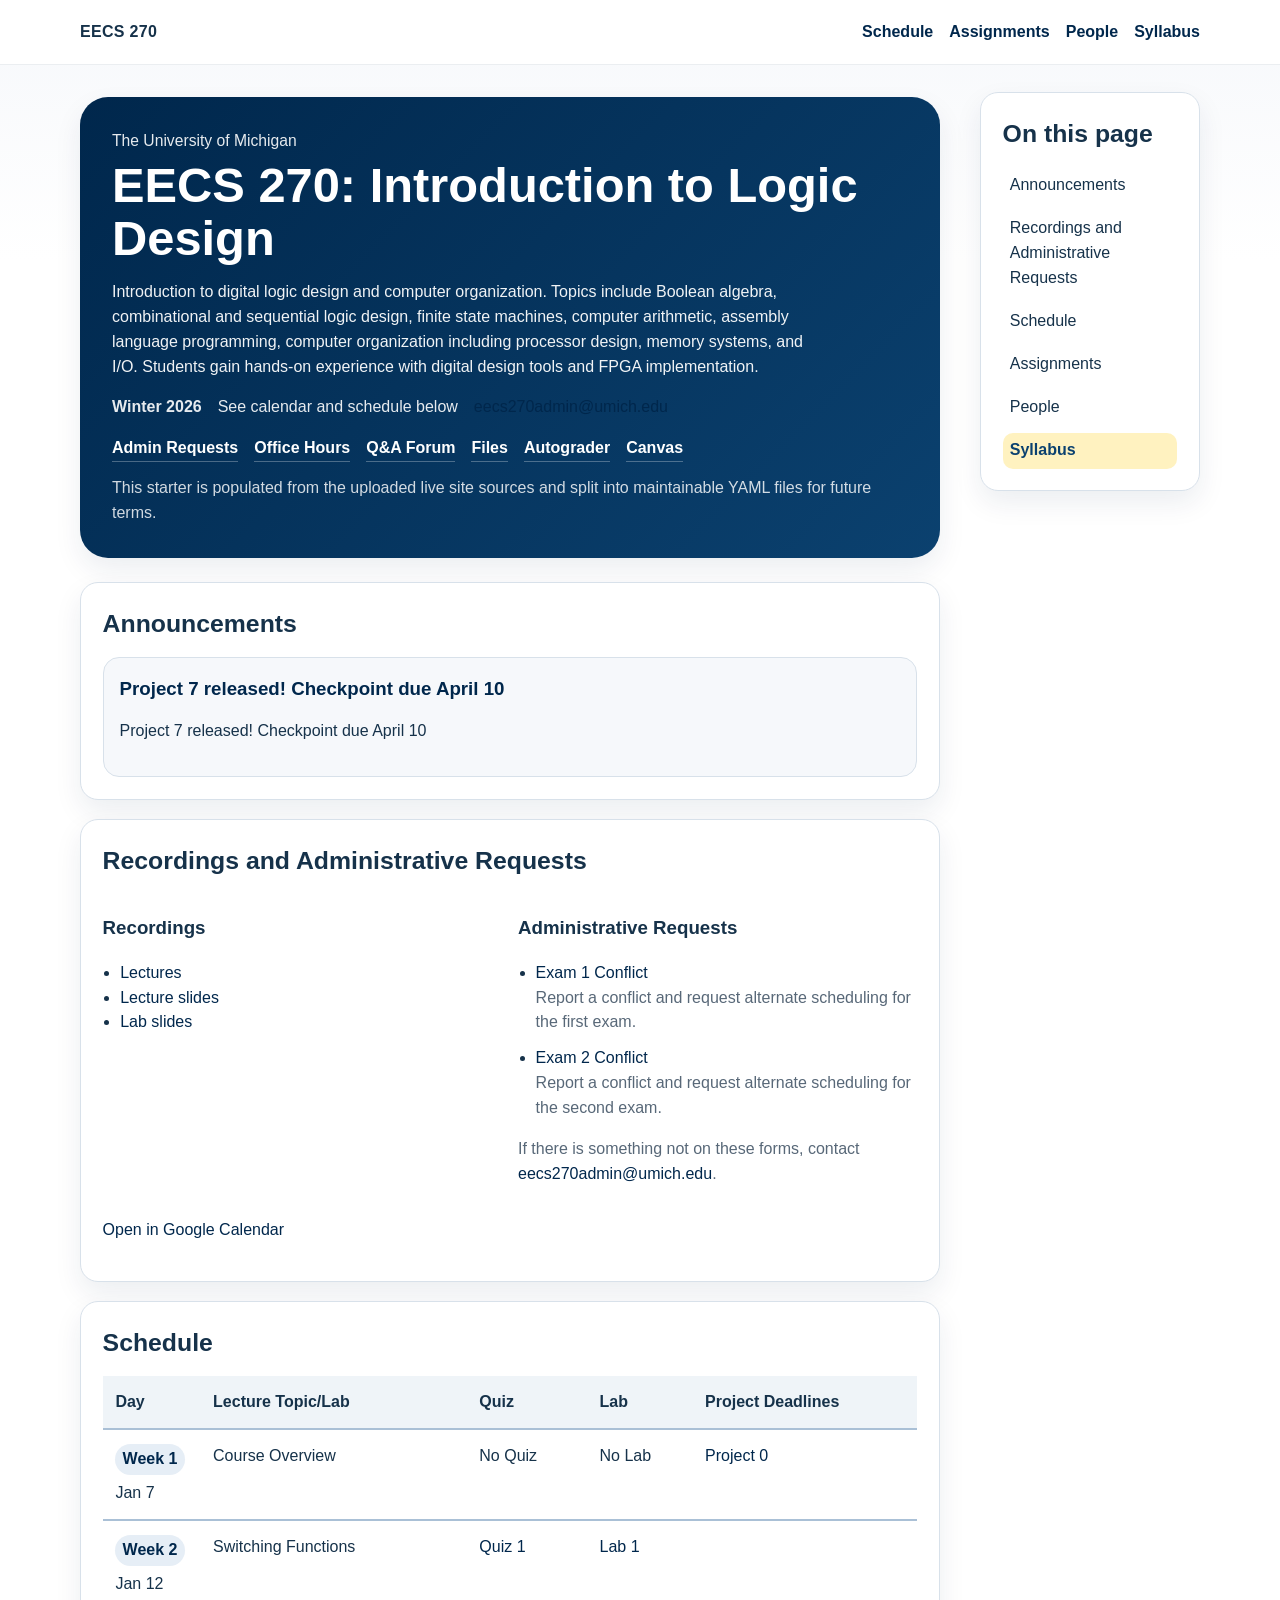
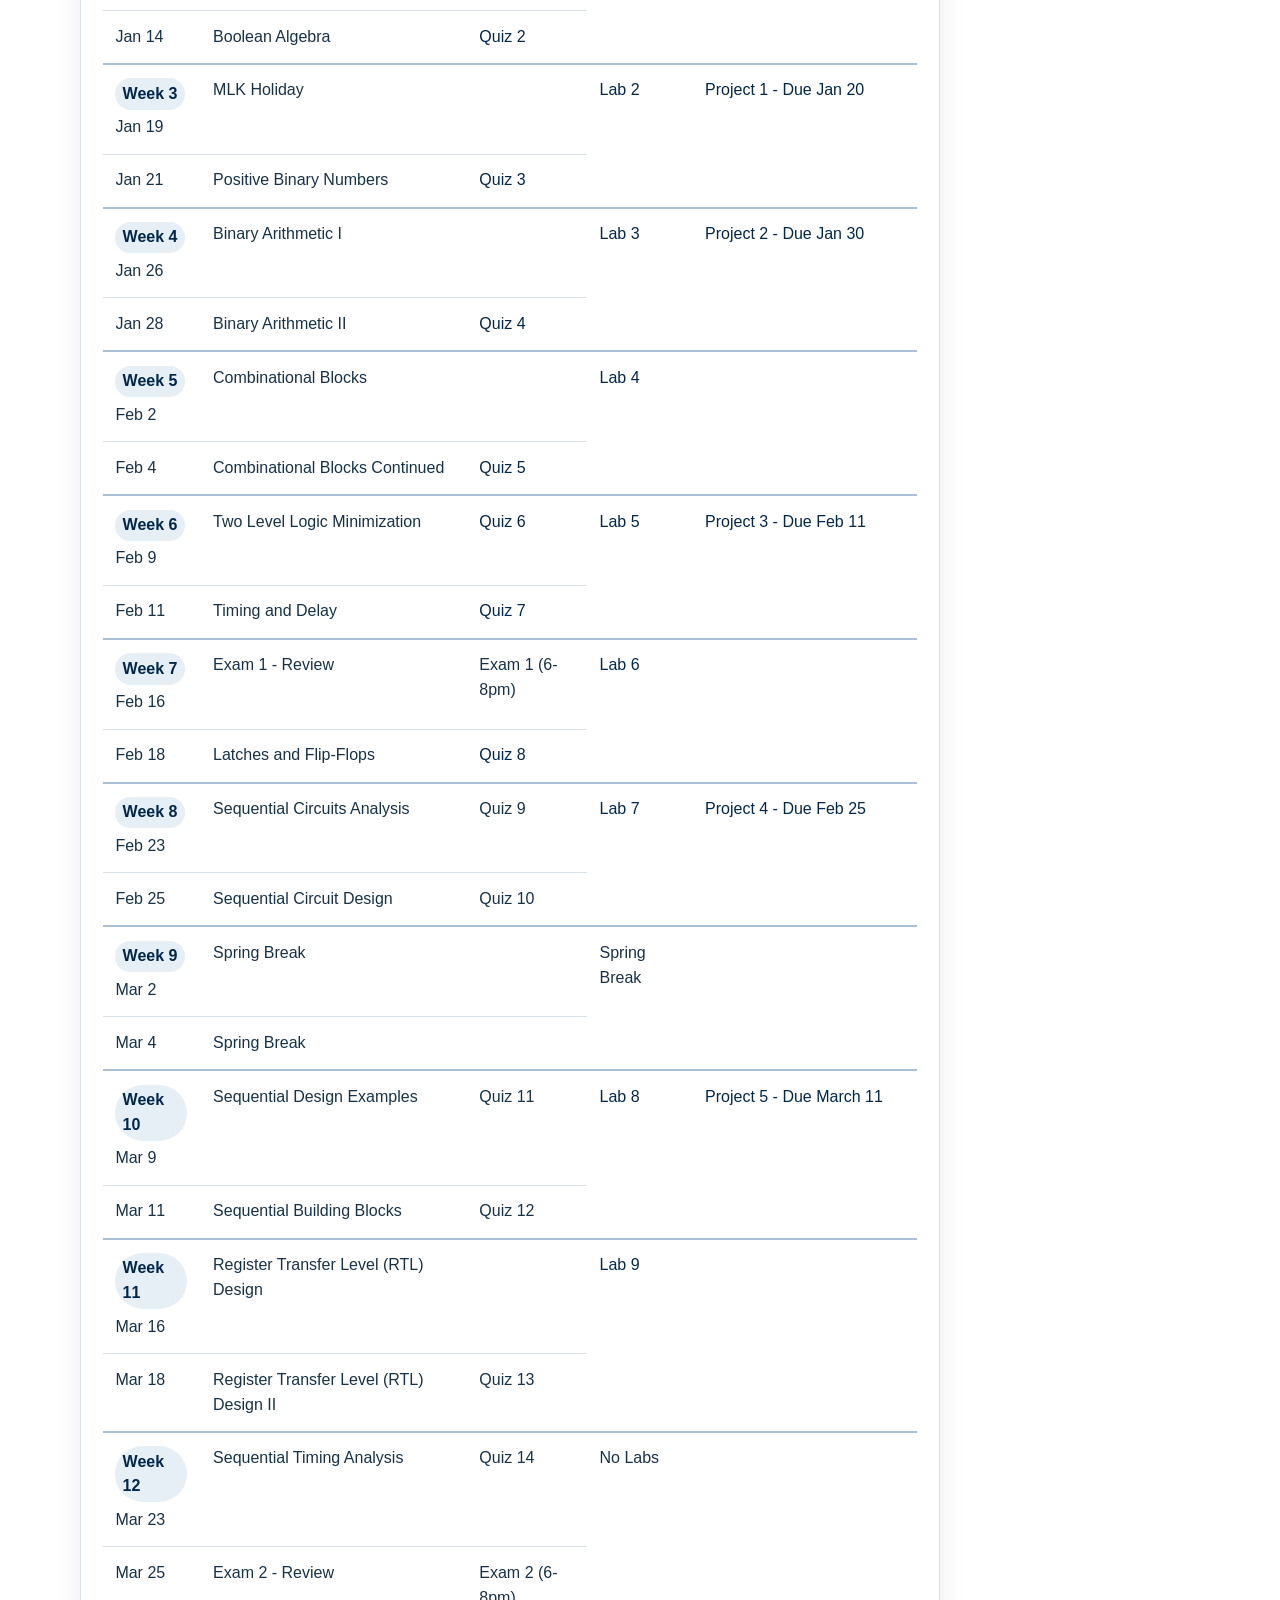
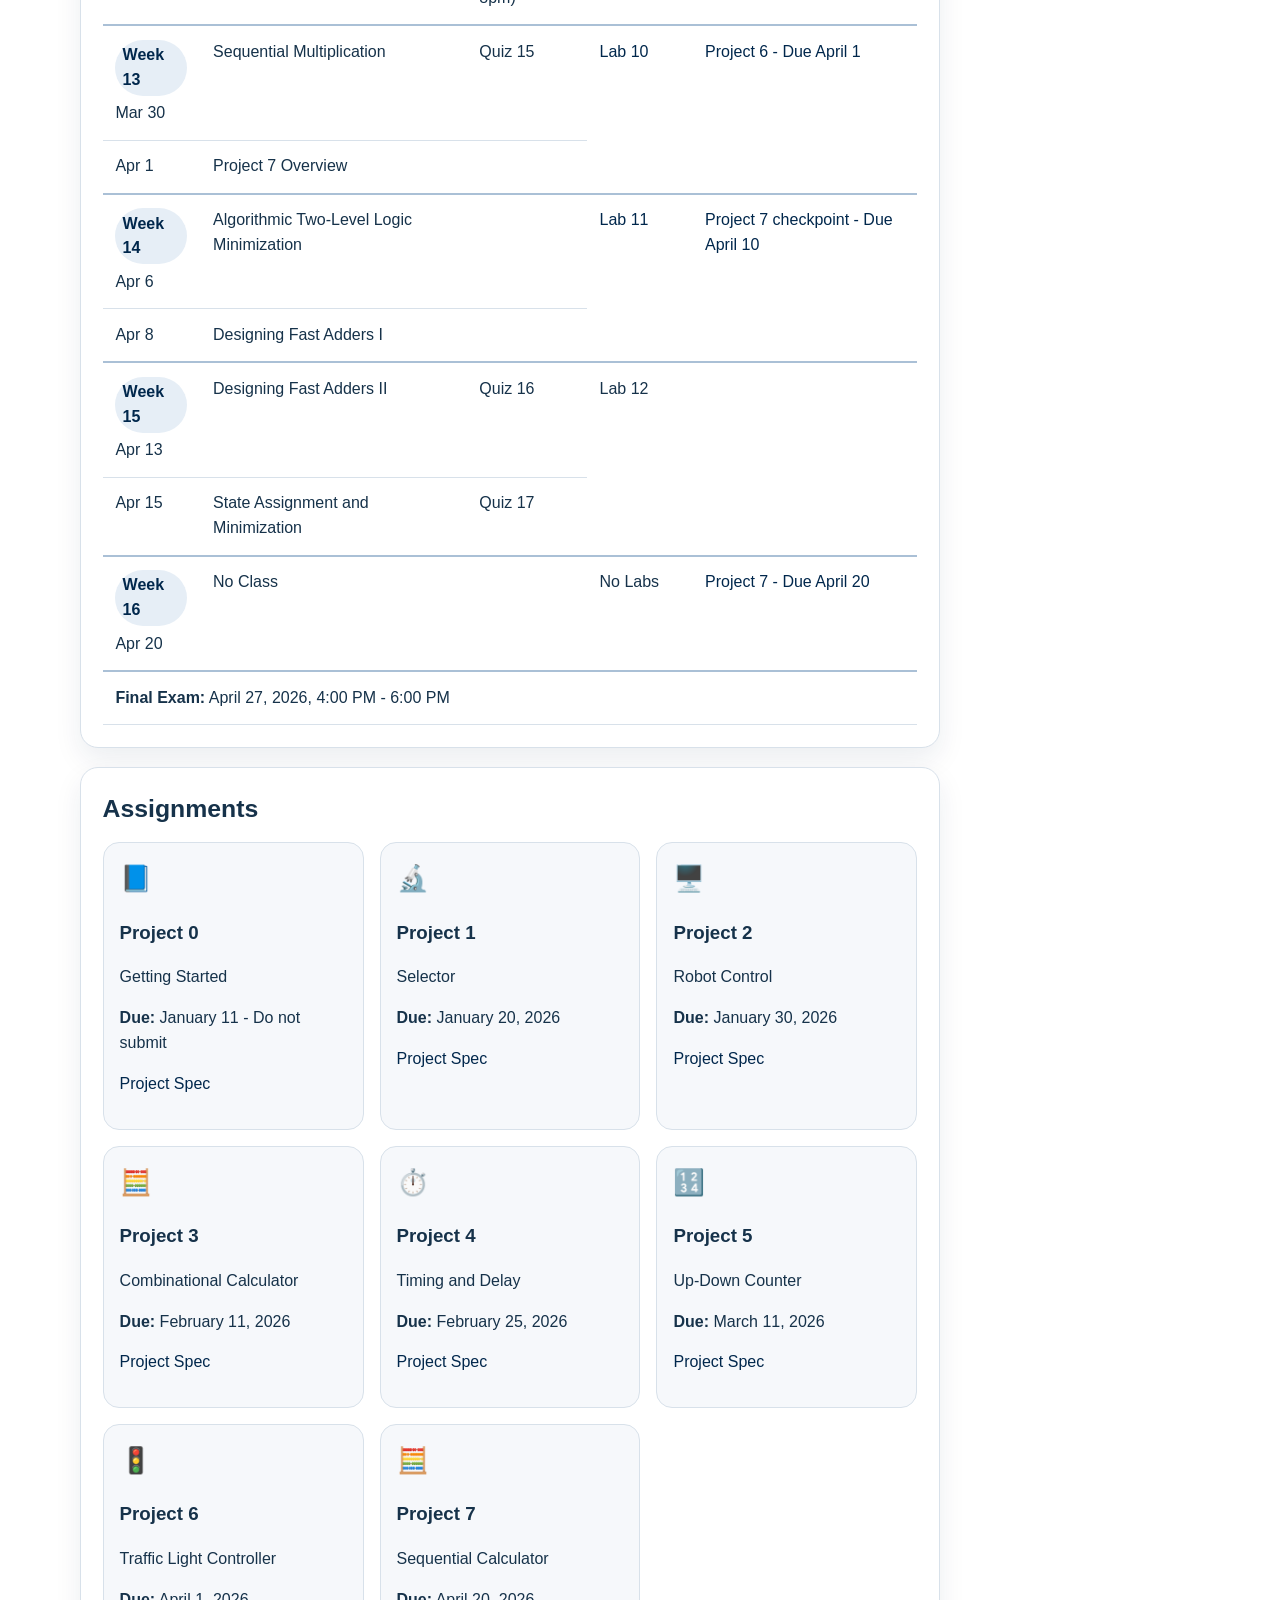
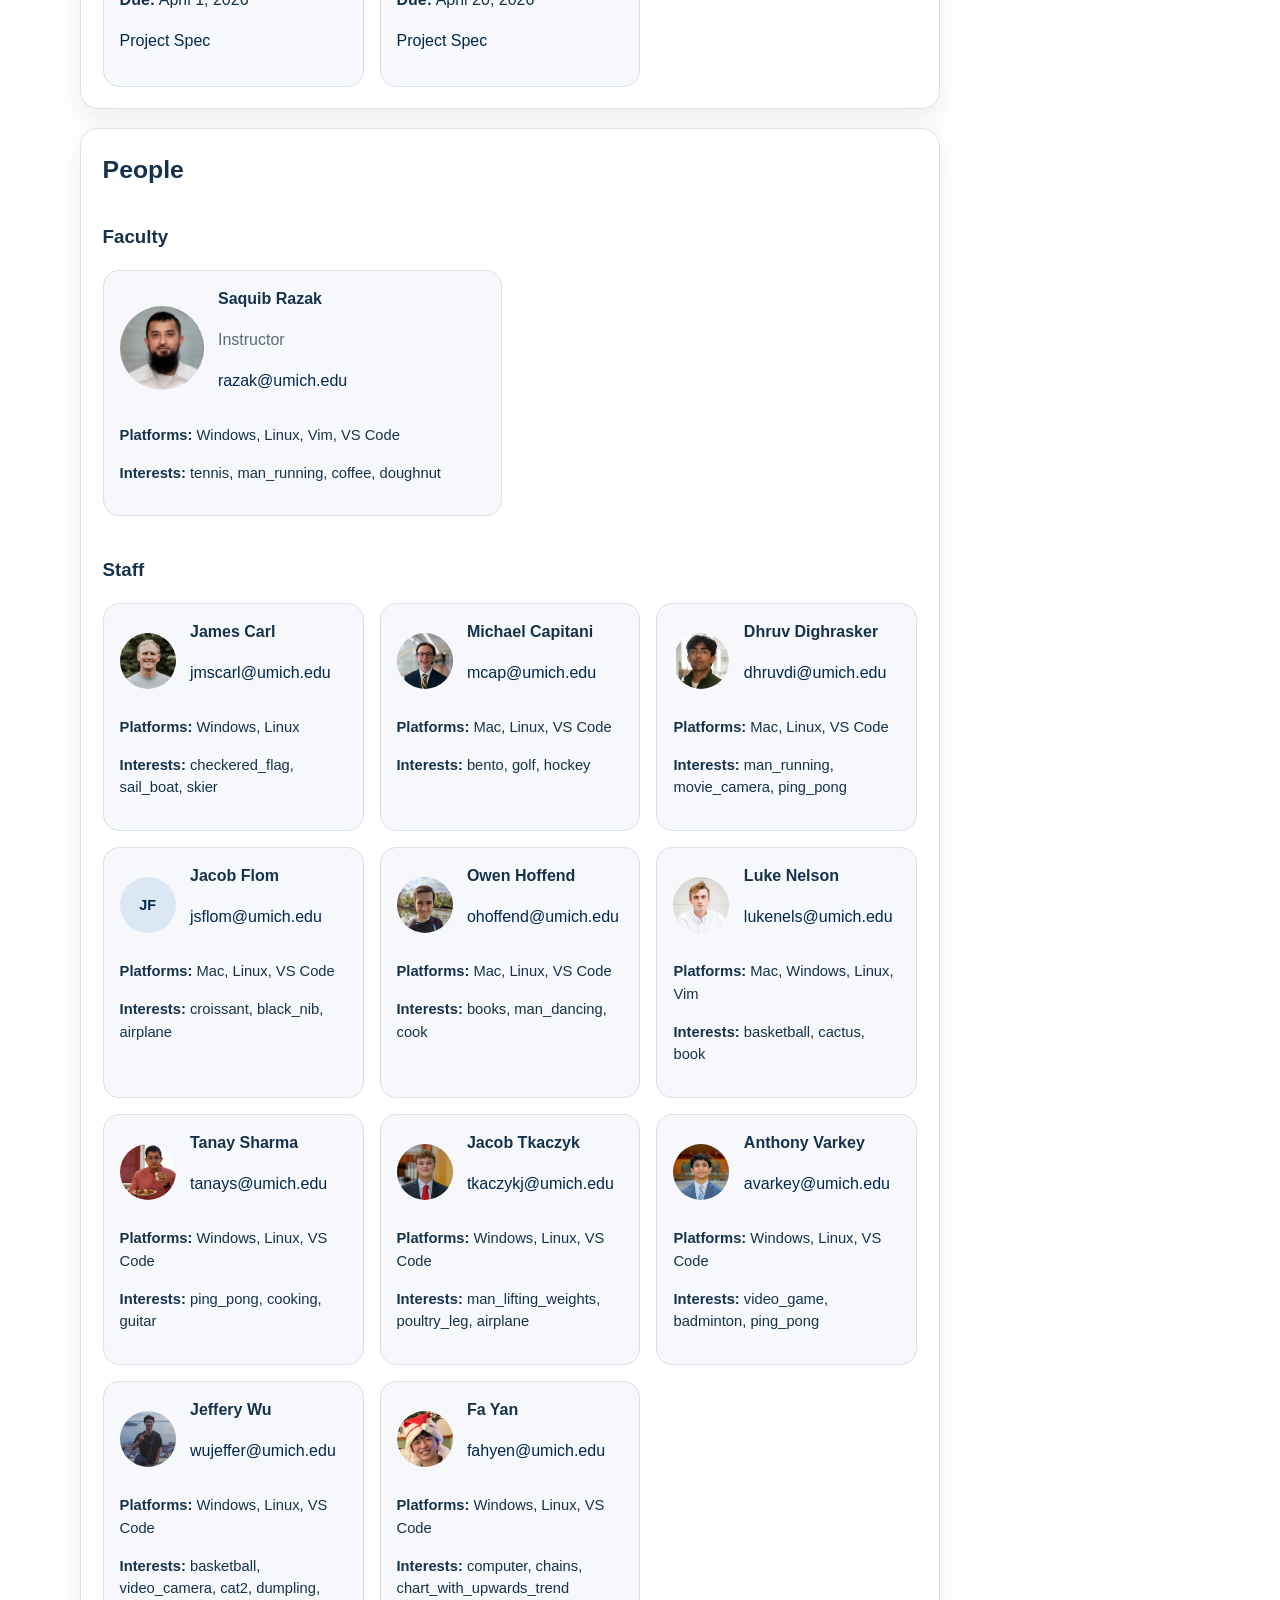
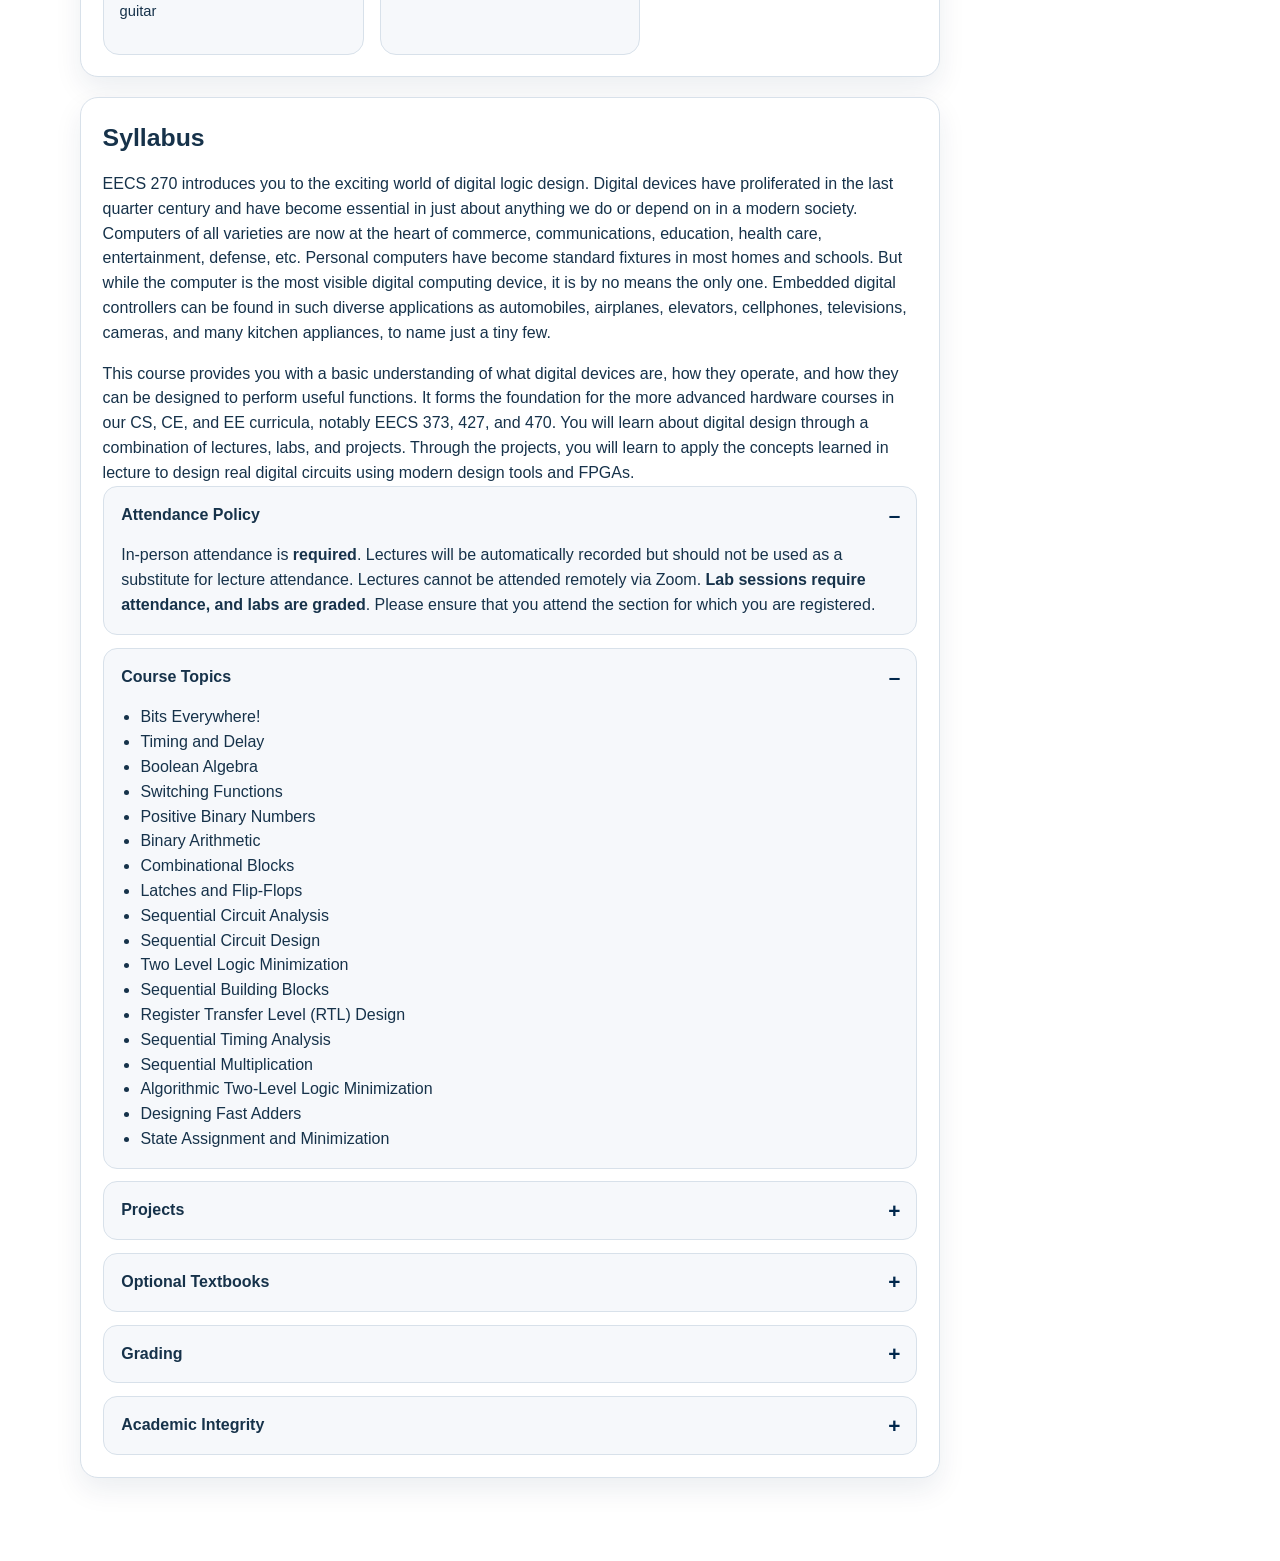
==== index.html @ 0ab6c7f1 "semester editable version" ====
<!doctype html>
<html lang="en">
<head>
<meta charset="utf-8">
<meta name="viewport" content="width=device-width, initial-scale=1">
<title>EECS 270: Introduction to Logic Design</title>
<meta name="description" content="Introduction to digital logic design and computer organization. Topics include Boolean algebra, combinational and sequential logic design, finite state machines, computer arithmetic, assembly language programming, computer organization including processor design, memory systems, and I/O. Students gain hands-on experience with digital design tools and FPGA implementation.">
<link rel="icon" href="favicon.ico">
<link rel="stylesheet" href="assets/css/style.css">
<script defer src="assets/js/site.js"></script>
</head>
<body>
<header class="site-header">
<div class="wrap topbar">
<div class="brand">EECS 270</div>
<nav class="topnav" aria-label="Main navigation">
<a href="#schedule">Schedule</a>
<a href="#assignments">Assignments</a>
<a href="#people">People</a>
<a href="#syllabus">Syllabus</a>

</nav></div></header>
<main class="wrap page-grid">
<section class="hero">
<div class="hero-topline">The University of Michigan</div>
<h1>EECS 270: Introduction to Logic Design</h1>
<p class="dek">Introduction to digital logic design and computer organization. Topics include Boolean algebra, combinational and sequential logic design, finite state machines, computer arithmetic, assembly language programming, computer organization including processor design, memory systems, and I/O. Students gain hands-on experience with digital design tools and FPGA implementation.</p>
<div class="meta">
<span><strong>Winter 2026</strong></span>
<span>See calendar and schedule below</span>
<span><a href="mailto:eecs270admin@umich.edu">eecs270admin@umich.edu</a></span>
</div>
<div class="utility-links">
<a href="#recordings-admin" >Admin Requests</a>
<a href="https://oh.eecs.umich.edu/courses/eecs270" target="_blank" rel="noopener noreferrer">Office Hours</a>
<a href="https://piazza.com/umich/winter2026/eecs270wn2026/home" target="_blank" rel="noopener noreferrer">Q&A Forum</a>
<a href="https://drive.google.com/drive/folders/1o94vkaVMNm4PSu6p68U7ZNaXem0zifLs?usp=drive_link" target="_blank" rel="noopener noreferrer">Files</a>
<a href="https://autograder.io/web/course/375" target="_blank" rel="noopener noreferrer">Autograder</a>
<a href="https://umich.instructure.com/courses/815882" target="_blank" rel="noopener noreferrer">Canvas</a>

</div>
<p class="hero-note">This starter is populated from the uploaded live site sources and split into maintainable YAML files for future terms.</p>
</section>

<aside class="toc panel">
<h2>On this page</h2>
<nav id="toc" aria-label="Table of contents"></nav>
</aside>

<section id="announcements" class="panel toc-section">
<h2>Announcements</h2>
<div class="stack">


<article class="card">
  <div class="note-head">
    <h3><a href="https://umich.instructure.com/courses/815882/pages/project-7-sequential-calculator" target="_blank" rel="noopener noreferrer">Project 7 released! Checkpoint due April 10</a></h3>
    
  </div>
  <p>Project 7 released! Checkpoint due April 10</p>
</article>


</div></section>

<section id="recordings-admin" class="panel toc-section">
<h2>Recordings and Administrative Requests</h2>
<div class="two-col">
<div><h3>Recordings</h3><ul class="link-list">
<li><a href="https://leccap.engin.umich.edu/leccap/site/x9j74xcm6kbs2suikek" target="_blank" rel="noopener noreferrer">Lectures</a></li>
<li><a href="https://drive.google.com/drive/folders/1o94vkaVMNm4PSu6p68U7ZNaXem0zifLs?usp=sharing" target="_blank" rel="noopener noreferrer">Lecture slides</a></li>
<li><a href="https://drive.google.com/drive/folders/1o94vkaVMNm4PSu6p68U7ZNaXem0zifLs?usp=sharing" target="_blank" rel="noopener noreferrer">Lab slides</a></li>

</ul></div>
<div><h3>Administrative Requests</h3><ul class="request-list">
<li><a href="https://docs.google.com/forms/d/e/1FAIpQLScH3Y1NivaqrrChaOD5ataltFejKfjmqz0hm9x0JDGYI1i-yw/viewform" target="_blank" rel="noopener noreferrer">Exam 1 Conflict</a><span>Report a conflict and request alternate scheduling for the first exam.</span></li>
<li><a href="https://docs.google.com/forms/d/e/1FAIpQLSfkVQ7GEjlCpK9zHwolTfjKEifQscgI9jUuiDtEprUJRKKgdQ/viewform" target="_blank" rel="noopener noreferrer">Exam 2 Conflict</a><span>Report a conflict and request alternate scheduling for the second exam.</span></li>

</ul><p class="muted">If there is something not on these forms, contact <a href="mailto:eecs270admin@umich.edu">eecs270admin@umich.edu</a>.</p></div>
</div>
<p class="calendar-link"><a href="https://calendar.google.com/calendar/embed?src=c_7fd9d54382ebcdecf0b298997b09c744860106d6ac9a193115b5774601e1357c%40group.calendar.google.com&ctz=America%2FNew_York" target="_blank" rel="noopener noreferrer">Open in Google Calendar</a></p>
</section>

<section id="schedule" class="panel toc-section">
<h2>Schedule</h2>
<div class="table-wrap"><table class="schedule-table">
<thead><tr><th>Day</th><th>Lecture Topic/Lab</th><th>Quiz</th><th>Lab</th><th>Project Deadlines</th></tr></thead>
<tbody>



<tr class="week-start">
<td><span class="week-badge">Week 1</span><br>Jan 7</td>
<td>Course Overview</td>
<td>No Quiz</td>

<td rowspan="1">No Lab</td>
<td rowspan="1"><a href="https://umich.instructure.com/courses/815882/pages/project-0-majority-tutorial">Project 0</a></td>

</tr>




<tr class="week-start">
<td><span class="week-badge">Week 2</span><br>Jan 12</td>
<td>Switching Functions</td>
<td><a href="https://umich.instructure.com/courses/815882/quizzes/478038">Quiz 1</a>

<td rowspan="2"><a href="https://docs.google.com/presentation/d/1U5iCvafSVvtIpQM_L3RDRRCBCNBQCuXqSUlMwOoNgD4/edit?usp=sharing">Lab 1</a></td>
<td rowspan="2"></td>

</tr>

<tr >
<td>Jan 14</td>
<td>Boolean Algebra</td>
<td><a href="https://umich.instructure.com/courses/815882/quizzes/473409">Quiz 2</a>

</tr>




<tr class="week-start">
<td><span class="week-badge">Week 3</span><br>Jan 19</td>
<td>MLK Holiday</td>
<td></td>

<td rowspan="2"><a href="https://docs.google.com/presentation/d/1exhVL3DRKOoLgMMMjHsVLiwlrlG3t3IEp0bBe_2Segk/edit?usp=sharing">Lab 2</a></td>
<td rowspan="2"><a href="https://umich.instructure.com/courses/815882/pages/project-1-selector">Project 1 - Due Jan 20</a></td>

</tr>

<tr >
<td>Jan 21</td>
<td>Positive Binary Numbers</td>
<td><a href="https://umich.instructure.com/courses/815882/quizzes/473401">Quiz 3</a>

</tr>




<tr class="week-start">
<td><span class="week-badge">Week 4</span><br>Jan 26</td>
<td>Binary Arithmetic I</td>
<td></td>

<td rowspan="2"><a href="https://docs.google.com/presentation/d/1vpOnaewWv_pOG7tc6LLjIs8iBGA2tg8ywltO0GDzX7o/edit?usp=sharing">Lab 3</a></td>
<td rowspan="2"><a href="https://umich.instructure.com/courses/815882/pages/project-2-robot-control">Project 2 - Due Jan 30</a></td>

</tr>

<tr >
<td>Jan 28</td>
<td>Binary Arithmetic II</td>
<td><a href="https://umich.instructure.com/courses/815882/quizzes/473408">Quiz 4</a>

</tr>




<tr class="week-start">
<td><span class="week-badge">Week 5</span><br>Feb 2</td>
<td>Combinational Blocks</td>
<td></td>

<td rowspan="2"><a href="https://docs.google.com/presentation/d/1LzRBeulI5vhxurM_IpDCjy8iJ3HxVFoJ2IUh4yTzZSQ/edit?usp=sharing">Lab 4</a></td>
<td rowspan="2"></td>

</tr>

<tr >
<td>Feb 4</td>
<td>Combinational Blocks Continued</td>
<td><a href="https://umich.instructure.com/courses/815882/quizzes/473416">Quiz 5</a>

</tr>




<tr class="week-start">
<td><span class="week-badge">Week 6</span><br>Feb 9</td>
<td>Two Level Logic Minimization</td>
<td><a href="https://umich.instructure.com/courses/815882/quizzes/473399">Quiz 6</a>

<td rowspan="2"><a href="https://docs.google.com/presentation/d/1PEhVLh-o2tBh0Q7KOEAmQ1RgEQXVQmHYBQA888IOJrs/edit?usp=sharing">Lab 5</a></td>
<td rowspan="2"><a href="https://umich.instructure.com/courses/815882/pages/project-3-combinational-calculator">Project 3 - Due Feb 11</a></td>

</tr>

<tr >
<td>Feb 11</td>
<td>Timing and Delay</td>
<td><a href="https://umich.instructure.com/courses/815882/quizzes/473412">Quiz 7</a>

</tr>




<tr class="week-start">
<td><span class="week-badge">Week 7</span><br>Feb 16</td>
<td>Exam 1 - Review</td>
<td>Exam 1 (6-8pm)</td>

<td rowspan="2"><a href="https://docs.google.com/presentation/d/14cgOqrwjHA8qcnczbn7NlLSsM4qoxlHUQDT3xpSSDyA/edit?usp=sharing">Lab 6</a></td>
<td rowspan="2"></td>

</tr>

<tr >
<td>Feb 18</td>
<td>Latches and Flip-Flops</td>
<td><a href="https://umich.instructure.com/courses/815882/quizzes/473404">Quiz 8</a>

</tr>




<tr class="week-start">
<td><span class="week-badge">Week 8</span><br>Feb 23</td>
<td>Sequential Circuits Analysis</td>
<td>Quiz 9</td>

<td rowspan="2"><a href="https://docs.google.com/presentation/d/1MCMiADPK8CTdHLE6L3jpt4HwTn4s1nvrj1TkQjCdz8M/edit?usp=sharing">Lab 7</a></td>
<td rowspan="2"><a href="https://umich.instructure.com/courses/815882/pages/project-4-timing-and-delay">Project 4 - Due Feb 25</a></td>

</tr>

<tr >
<td>Feb 25</td>
<td>Sequential Circuit Design</td>
<td>Quiz 10</td>

</tr>




<tr class="week-start">
<td><span class="week-badge">Week 9</span><br>Mar 2</td>
<td>Spring Break</td>
<td></td>

<td rowspan="2">Spring Break</td>
<td rowspan="2"></td>

</tr>

<tr >
<td>Mar 4</td>
<td>Spring Break</td>
<td></td>

</tr>




<tr class="week-start">
<td><span class="week-badge">Week 10</span><br>Mar 9</td>
<td>Sequential Design Examples</td>
<td>Quiz 11</td>

<td rowspan="2"><a href="https://docs.google.com/presentation/d/1vFPPKt0tJcL5nn9CH6MbQHlEyhreuXQEn05ef4hj-xc/edit?usp=sharing">Lab 8</a></td>
<td rowspan="2"><a href="https://umich.instructure.com/courses/815882/pages/project-5-up-down-counter">Project 5 - Due March 11</a></td>

</tr>

<tr >
<td>Mar 11</td>
<td>Sequential Building Blocks</td>
<td>Quiz 12</td>

</tr>




<tr class="week-start">
<td><span class="week-badge">Week 11</span><br>Mar 16</td>
<td>Register Transfer Level (RTL) Design</td>
<td></td>

<td rowspan="2"><a href="https://docs.google.com/presentation/d/1-PmtshVIUwbO53_zrcDilOj0NWI2xuEUiJNb5PnTwp8/edit?usp=sharing">Lab 9</a></td>
<td rowspan="2"></td>

</tr>

<tr >
<td>Mar 18</td>
<td>Register Transfer Level (RTL) Design II</td>
<td>Quiz 13</td>

</tr>




<tr class="week-start">
<td><span class="week-badge">Week 12</span><br>Mar 23</td>
<td>Sequential Timing Analysis</td>
<td>Quiz 14</td>

<td rowspan="2">No Labs</td>
<td rowspan="2"></td>

</tr>

<tr >
<td>Mar 25</td>
<td>Exam 2 - Review</td>
<td>Exam 2 (6-8pm)</td>

</tr>




<tr class="week-start">
<td><span class="week-badge">Week 13</span><br>Mar 30</td>
<td>Sequential Multiplication</td>
<td>Quiz 15</td>

<td rowspan="2"><a href="https://docs.google.com/presentation/d/1gDuTjf-9muEz0Po2I3u-bs2vq4g7dY-Uaa72vsGf5WA/edit?usp=sharing">Lab 10</a></td>
<td rowspan="2"><a href="https://umich.instructure.com/courses/815882/pages/project-6-traffic-light-controller">Project 6 - Due April 1</a></td>

</tr>

<tr >
<td>Apr 1</td>
<td>Project 7 Overview</td>
<td></td>

</tr>




<tr class="week-start">
<td><span class="week-badge">Week 14</span><br>Apr 6</td>
<td>Algorithmic Two-Level Logic Minimization</td>
<td></td>

<td rowspan="2"><a href="https://docs.google.com/presentation/d/14ymikqY3zmGnWVHD94_UFKIKM0oUFIsDaX1fQYepcgc/edit?usp=sharing">Lab 11</a></td>
<td rowspan="2"><a href="https://umich.instructure.com/courses/815882/pages/project-7-sequential-calculator">Project 7 checkpoint - Due April 10</a></td>

</tr>

<tr >
<td>Apr 8</td>
<td>Designing Fast Adders I</td>
<td></td>

</tr>




<tr class="week-start">
<td><span class="week-badge">Week 15</span><br>Apr 13</td>
<td>Designing Fast Adders II</td>
<td>Quiz 16</td>

<td rowspan="2">Lab 12</td>
<td rowspan="2"></td>

</tr>

<tr >
<td>Apr 15</td>
<td>State Assignment and Minimization</td>
<td>Quiz 17</td>

</tr>




<tr class="week-start">
<td><span class="week-badge">Week 16</span><br>Apr 20</td>
<td>No Class</td>
<td></td>

<td rowspan="1">No Labs</td>
<td rowspan="1"><a href="https://umich.instructure.com/courses/815882/pages/project-7-sequential-calculator">Project 7 - Due April 20</a></td>

</tr>


<tr class="week-start"><td colspan="5"><strong>Final Exam:</strong> April 27, 2026, 4:00 PM - 6:00 PM</td></tr>
</tbody>
</table></div>
</section>

<section id="assignments" class="panel toc-section">
<h2>Assignments</h2>
<div class="cards-3">

<article class="card assignment-card">
<div class="assignment-icon">📘</div>
<h3>Project 0</h3>
<p>Getting Started</p>
<p><strong>Due:</strong> January 11 - Do not submit</p>
<p><a href="https://umich.instructure.com/courses/815882/pages/project-0-majority-tutorial">Project Spec</a></p>
</article>

<article class="card assignment-card">
<div class="assignment-icon">🔬</div>
<h3>Project 1</h3>
<p>Selector</p>
<p><strong>Due:</strong> January 20, 2026</p>
<p><a href="https://umich.instructure.com/courses/815882/pages/project-1-selector">Project Spec</a></p>
</article>

<article class="card assignment-card">
<div class="assignment-icon">🖥️</div>
<h3>Project 2</h3>
<p>Robot Control</p>
<p><strong>Due:</strong> January 30, 2026</p>
<p><a href="https://umich.instructure.com/courses/815882/pages/project-2-robot-control">Project Spec</a></p>
</article>

<article class="card assignment-card">
<div class="assignment-icon">🧮</div>
<h3>Project 3</h3>
<p>Combinational Calculator</p>
<p><strong>Due:</strong> February 11, 2026</p>
<p><a href="https://umich.instructure.com/courses/815882/pages/project-3-combinational-calculator">Project Spec</a></p>
</article>

<article class="card assignment-card">
<div class="assignment-icon">⏱️</div>
<h3>Project 4</h3>
<p>Timing and Delay</p>
<p><strong>Due:</strong> February 25, 2026</p>
<p><a href="https://umich.instructure.com/courses/815882/pages/project-4-timing-and-delay">Project Spec</a></p>
</article>

<article class="card assignment-card">
<div class="assignment-icon">🔢</div>
<h3>Project 5</h3>
<p>Up-Down Counter</p>
<p><strong>Due:</strong> March 11, 2026</p>
<p><a href="https://umich.instructure.com/courses/815882/pages/project-5-up-down-counter">Project Spec</a></p>
</article>

<article class="card assignment-card">
<div class="assignment-icon">🚦</div>
<h3>Project 6</h3>
<p>Traffic Light Controller</p>
<p><strong>Due:</strong> April 1, 2026</p>
<p><a href="https://umich.instructure.com/courses/815882/pages/project-6-traffic-light-controller">Project Spec</a></p>
</article>

<article class="card assignment-card">
<div class="assignment-icon">🧮</div>
<h3>Project 7</h3>
<p>Sequential Calculator</p>
<p><strong>Due:</strong> April 20, 2026</p>
<p><a href="https://umich.instructure.com/courses/815882/pages/project-7-sequential-calculator">Project Spec</a></p>
</article>

</div>
</section>

<section id="people" class="panel toc-section">
<h2>People</h2>
<div class="people-grid-full">
<div>
<h3>Faculty</h3>
<div class="cards-2">

<article class="card person-card">
<div class="person-top">
<div class="avatar-wrap">
<img class="avatar" src="assets/headshots/razak.jpg" alt="Saquib Razak" onerror="this.style.display='none'; this.nextElementSibling.style.display='grid';">
<div class="avatar-fallback" style="display:none">SR</div>
</div>
<div>
<h4>Saquib Razak</h4>
<p class="muted">Instructor</p>
<p><a href="mailto:razak@umich.edu">razak@umich.edu</a></p>
</div>
</div>
<p class="small"><strong>Platforms:</strong> Windows, Linux, Vim, VS Code</p>
<p class="small"><strong>Interests:</strong> tennis, man_running, coffee, doughnut</p>
</article>

</div>
</div>
<div>
<h3>Staff</h3>
<div class="cards-3">

<article class="card person-card">
<div class="person-top compact">
<div class="avatar-wrap small-avatar-wrap">
<img class="avatar small-avatar" src="assets/headshots/james.png" alt="James Carl" onerror="this.style.display='none'; this.nextElementSibling.style.display='grid';">
<div class="avatar-fallback small-avatar-fallback" style="display:none">JC</div>
</div>
<div>
<h4>James Carl</h4>
<p><a href="mailto:jmscarl@umich.edu">jmscarl@umich.edu</a></p>
</div>
</div>
<p class="small"><strong>Platforms:</strong> Windows, Linux</p>
<p class="small"><strong>Interests:</strong> checkered_flag, sail_boat, skier</p>
</article>

<article class="card person-card">
<div class="person-top compact">
<div class="avatar-wrap small-avatar-wrap">
<img class="avatar small-avatar" src="assets/headshots/capitani.jpg" alt="Michael Capitani" onerror="this.style.display='none'; this.nextElementSibling.style.display='grid';">
<div class="avatar-fallback small-avatar-fallback" style="display:none">MC</div>
</div>
<div>
<h4>Michael Capitani</h4>
<p><a href="mailto:mcap@umich.edu">mcap@umich.edu</a></p>
</div>
</div>
<p class="small"><strong>Platforms:</strong> Mac, Linux, VS Code</p>
<p class="small"><strong>Interests:</strong> bento, golf, hockey</p>
</article>

<article class="card person-card">
<div class="person-top compact">
<div class="avatar-wrap small-avatar-wrap">
<img class="avatar small-avatar" src="assets/headshots/dhruv.jpeg" alt="Dhruv Dighrasker" onerror="this.style.display='none'; this.nextElementSibling.style.display='grid';">
<div class="avatar-fallback small-avatar-fallback" style="display:none">DD</div>
</div>
<div>
<h4>Dhruv Dighrasker</h4>
<p><a href="mailto:dhruvdi@umich.edu">dhruvdi@umich.edu</a></p>
</div>
</div>
<p class="small"><strong>Platforms:</strong> Mac, Linux, VS Code</p>
<p class="small"><strong>Interests:</strong> man_running, movie_camera, ping_pong</p>
</article>

<article class="card person-card">
<div class="person-top compact">
<div class="avatar-wrap small-avatar-wrap">
<img class="avatar small-avatar" src="assets/headshots/flom.png" alt="Jacob Flom" onerror="this.style.display='none'; this.nextElementSibling.style.display='grid';">
<div class="avatar-fallback small-avatar-fallback" style="display:none">JF</div>
</div>
<div>
<h4>Jacob Flom</h4>
<p><a href="mailto:jsflom@umich.edu">jsflom@umich.edu</a></p>
</div>
</div>
<p class="small"><strong>Platforms:</strong> Mac, Linux, VS Code</p>
<p class="small"><strong>Interests:</strong> croissant, black_nib, airplane</p>
</article>

<article class="card person-card">
<div class="person-top compact">
<div class="avatar-wrap small-avatar-wrap">
<img class="avatar small-avatar" src="assets/headshots/owen.png" alt="Owen Hoffend" onerror="this.style.display='none'; this.nextElementSibling.style.display='grid';">
<div class="avatar-fallback small-avatar-fallback" style="display:none">OH</div>
</div>
<div>
<h4>Owen Hoffend</h4>
<p><a href="mailto:ohoffend@umich.edu">ohoffend@umich.edu</a></p>
</div>
</div>
<p class="small"><strong>Platforms:</strong> Mac, Linux, VS Code</p>
<p class="small"><strong>Interests:</strong> books, man_dancing, cook</p>
</article>

<article class="card person-card">
<div class="person-top compact">
<div class="avatar-wrap small-avatar-wrap">
<img class="avatar small-avatar" src="assets/headshots/luke.jpg" alt="Luke Nelson" onerror="this.style.display='none'; this.nextElementSibling.style.display='grid';">
<div class="avatar-fallback small-avatar-fallback" style="display:none">LN</div>
</div>
<div>
<h4>Luke Nelson</h4>
<p><a href="mailto:lukenels@umich.edu">lukenels@umich.edu</a></p>
</div>
</div>
<p class="small"><strong>Platforms:</strong> Mac, Windows, Linux, Vim</p>
<p class="small"><strong>Interests:</strong> basketball, cactus, book</p>
</article>

<article class="card person-card">
<div class="person-top compact">
<div class="avatar-wrap small-avatar-wrap">
<img class="avatar small-avatar" src="assets/headshots/tanay.jpg" alt="Tanay Sharma" onerror="this.style.display='none'; this.nextElementSibling.style.display='grid';">
<div class="avatar-fallback small-avatar-fallback" style="display:none">TS</div>
</div>
<div>
<h4>Tanay Sharma</h4>
<p><a href="mailto:tanays@umich.edu">tanays@umich.edu</a></p>
</div>
</div>
<p class="small"><strong>Platforms:</strong> Windows, Linux, VS Code</p>
<p class="small"><strong>Interests:</strong> ping_pong, cooking, guitar</p>
</article>

<article class="card person-card">
<div class="person-top compact">
<div class="avatar-wrap small-avatar-wrap">
<img class="avatar small-avatar" src="assets/headshots/jacob.jpg" alt="Jacob Tkaczyk" onerror="this.style.display='none'; this.nextElementSibling.style.display='grid';">
<div class="avatar-fallback small-avatar-fallback" style="display:none">JT</div>
</div>
<div>
<h4>Jacob Tkaczyk</h4>
<p><a href="mailto:tkaczykj@umich.edu">tkaczykj@umich.edu</a></p>
</div>
</div>
<p class="small"><strong>Platforms:</strong> Windows, Linux, VS Code</p>
<p class="small"><strong>Interests:</strong> man_lifting_weights, poultry_leg, airplane</p>
</article>

<article class="card person-card">
<div class="person-top compact">
<div class="avatar-wrap small-avatar-wrap">
<img class="avatar small-avatar" src="assets/headshots/anthony.png" alt="Anthony Varkey" onerror="this.style.display='none'; this.nextElementSibling.style.display='grid';">
<div class="avatar-fallback small-avatar-fallback" style="display:none">AV</div>
</div>
<div>
<h4>Anthony Varkey</h4>
<p><a href="mailto:avarkey@umich.edu">avarkey@umich.edu</a></p>
</div>
</div>
<p class="small"><strong>Platforms:</strong> Windows, Linux, VS Code</p>
<p class="small"><strong>Interests:</strong> video_game, badminton, ping_pong</p>
</article>

<article class="card person-card">
<div class="person-top compact">
<div class="avatar-wrap small-avatar-wrap">
<img class="avatar small-avatar" src="assets/headshots/jeffery.png" alt="Jeffery Wu" onerror="this.style.display='none'; this.nextElementSibling.style.display='grid';">
<div class="avatar-fallback small-avatar-fallback" style="display:none">JW</div>
</div>
<div>
<h4>Jeffery Wu</h4>
<p><a href="mailto:wujeffer@umich.edu">wujeffer@umich.edu</a></p>
</div>
</div>
<p class="small"><strong>Platforms:</strong> Windows, Linux, VS Code</p>
<p class="small"><strong>Interests:</strong> basketball, video_camera, cat2, dumpling, guitar</p>
</article>

<article class="card person-card">
<div class="person-top compact">
<div class="avatar-wrap small-avatar-wrap">
<img class="avatar small-avatar" src="assets/headshots/fa.jpg" alt="Fa Yan" onerror="this.style.display='none'; this.nextElementSibling.style.display='grid';">
<div class="avatar-fallback small-avatar-fallback" style="display:none">FY</div>
</div>
<div>
<h4>Fa Yan</h4>
<p><a href="mailto:fahyen@umich.edu">fahyen@umich.edu</a></p>
</div>
</div>
<p class="small"><strong>Platforms:</strong> Windows, Linux, VS Code</p>
<p class="small"><strong>Interests:</strong> computer, chains, chart_with_upwards_trend</p>
</article>

</div>
</div>
</div>
</section>

<section id="syllabus" class="panel toc-section">
<h2>Syllabus</h2>
<div class="syllabus-intro prose"><p>EECS 270 introduces you to the exciting world of digital logic design. Digital devices have proliferated in the last quarter century and have become essential in just about anything we do or depend on in a modern society. Computers of all varieties are now at the heart of commerce, communications, education, health care, entertainment, defense, etc. Personal computers have become standard fixtures in most homes and schools. But while the computer is the most visible digital computing device, it is by no means the only one. Embedded digital controllers can be found in such diverse applications as automobiles, airplanes, elevators, cellphones, televisions, cameras, and many kitchen appliances, to name just a tiny few.</p>
<p>This course provides you with a basic understanding of what digital devices are, how they operate, and how they can be designed to perform useful functions. It forms the foundation for the more advanced hardware courses in our CS, CE, and EE curricula, notably EECS 373, 427, and 470. You will learn about digital design through a combination of lectures, labs, and projects. Through the projects, you will learn to apply the concepts learned in lecture to design real digital circuits using modern design tools and FPGAs.</p>
</div>
<div class="accordion-stack">

<details class="accordion" open>
<summary id="attendance-policy">Attendance Policy</summary>
<div class="accordion-body prose">
<p>In-person attendance is <strong>required</strong>. Lectures will be automatically recorded but should not be used as a substitute for lecture attendance.  Lectures cannot be attended remotely via Zoom. <strong>Lab sessions require attendance, and labs are graded</strong>. Please ensure that you attend the section for which you are registered.</p>







</div>
</details>

<details class="accordion" open>
<summary id="course-topics">Course Topics</summary>
<div class="accordion-body prose">

<ul><li>Bits Everywhere!</li><li>Timing and Delay</li><li>Boolean Algebra</li><li>Switching Functions</li><li>Positive Binary Numbers</li><li>Binary Arithmetic</li><li>Combinational Blocks</li><li>Latches and Flip-Flops</li><li>Sequential Circuit Analysis</li><li>Sequential Circuit Design</li><li>Two Level Logic Minimization</li><li>Sequential Building Blocks</li><li>Register Transfer Level (RTL) Design</li><li>Sequential Timing Analysis</li><li>Sequential Multiplication</li><li>Algorithmic Two-Level Logic Minimization</li><li>Designing Fast Adders</li><li>State Assignment and Minimization</li></ul>





</div>
</details>

<details class="accordion" >
<summary id="projects">Projects</summary>
<div class="accordion-body prose">
<p>You will complete <strong>seven projects</strong> through the semester. In these projects, you will design and implement various digital circuits for deployment on the DE2-115 FPGA development board.</p>
<p>The projects increase in complexity as the semester progresses. The first four projects focus on combinational logic design, while the last three projects focus on sequential logic design. You will use Verilog as the hardware description language (HDL) for all projects.</p>
<p>For further details on the projects, please refer to the <a href="https://umich.instructure.com/courses/815882/pages/projects-overview">Projects Overview</a> page.</p>







</div>
</details>

<details class="accordion" >
<summary id="optional-textbooks">Optional Textbooks</summary>
<div class="accordion-body prose">

<ul><li>F. Vahid, Digital Design with RTL Design, VHDL, and Verilog, 2nd ed., Wiley.</li><li>J. F. Wakerly, Digital Design: Principles and Practices, 4th ed., Prentice-Hall.</li><li>J. P. Hayes, Introduction to Digital Logic Design, Addison-Wesley.</li><li>C. H. Roth, Jr., Fundamentals of Logic Design.</li><li>R. H. Katz, Contemporary Logic Design, Prentice-Hall.</li><li>D. Thomas, P. Moorby, The Verilog Hardware Description Language.</li></ul>





</div>
</details>

<details class="accordion" >
<summary id="grading">Grading</summary>
<div class="accordion-body prose">
<p>Your final grade will be determined based on the following components:
The 5 lowest quizzes will be dropped from your final grade calculation. The 2 lowest lab grades will also be dropped.</p>


<div class="table-wrap compact-table"><table><thead><tr><th>Component</th><th>Weight</th></tr></thead><tbody><tr><td>Quizzes</td><td>5%</td></tr><tr><td>Labs</td><td>5%</td></tr><tr><td>Projects</td><td>30%</td></tr><tr><td>Midterm 1</td><td>20%</td></tr><tr><td>Midterm 2</td><td>20%</td></tr><tr><td>Final Exam</td><td>20%</td></tr></tbody></table></div>
<p>Your final letter grade will be determined based on your overall percentage in the course, according to the following scale:</p>

<div class="table-wrap compact-table"><table><thead><tr><th>Percentage</th><th>Letter Grade</th></tr></thead><tbody><tr><td>100% - 95%</td><td>A+</td></tr><tr><td>95% - 85%</td><td>A</td></tr><tr><td>85% - 81%</td><td>A-</td></tr><tr><td>81% - 78%</td><td>B+</td></tr><tr><td>78% - 75%</td><td>B</td></tr><tr><td>75% - 71%</td><td>B-</td></tr><tr><td>71% - 68%</td><td>C+</td></tr><tr><td>68% - 65%</td><td>C</td></tr><tr><td>65% - 60%</td><td>C-</td></tr><tr><td>60% - 57%</td><td>D+</td></tr><tr><td>57% - 54%</td><td>D</td></tr><tr><td>54% - 50%</td><td>D-</td></tr><tr><td>Below 50%</td><td>E</td></tr></tbody></table></div>


</div>
</details>

<details class="accordion" >
<summary id="academic-integrity">Academic Integrity</summary>
<div class="accordion-body prose">
<p>We encourage collaboration in EECS 270, especially on concepts, tools, specifications, and strategies. However, all submitted work must be your own.
If you are unsure about what constitutes collaboration versus copying, please ask a member of the teaching staff for clarification.</p>





<div class="table-wrap"><table><thead><tr><th>Encouraged Collaboration</th><th>Unacceptable Collaboration</th></tr></thead><tbody><tr><td>Sharing high-level design strategies, e.g., module organization</td><td>Walking through a design or module step-by-step, sharing pseudocode, sharing comments</td></tr><tr><td>Helping others understand the spec or project nuances</td><td>Providing your code as a reference</td></tr><tr><td>Helping someone debug</td><td>Debugging someone's code for them</td></tr><tr><td>Explaining a synthesis error to someone</td><td>Fixing a synthesis error for someone</td></tr><tr><td>Discussing test strategies</td><td>Sharing test code to verify someone else's design, even if test cases are not submitted</td></tr><tr><td>Brainstorming edge cases for testing</td><td>Discussing specifics about what tests exposed instructor bugs on the autograder</td></tr><tr><td>Using starter code provided with a project or based on examples shown in lecture</td><td>Copying code in whole or in part, even if the code is modified \n Writing original code for someone else, or paying someone to write your project</td></tr><tr><td></td><td>Sharing your code in a way that could be copied, e.g., sending code over email or taking a picture of code</td></tr></tbody></table></div>
<h4>Code Reuse</h4><p>Reusing code (your own or other students') from previous semesters is not permitted.</p>
<h4>Publishing Code</h4><p>Any code you write for this course must not be published in any way or form, including posting on public repositories (e.g., GitHub, GitLab) or personal websites.</p>
<h4>Generative AI Policy</h4><p>The use of generative AI tools is not permitted for writing code or completing assignments in this course.</p>

</div>
</details>

</div>
</section>
</main>
</body>
</html>
---- assets/css/style.css ----
:root {
  --um-blue: #00274c;
  --um-blue-2: #0b416f;
  --um-maize: #ffcb05;
  --ink: #16324a;
  --muted: #586878;
  --line: #d8e1ea;
  --surface: #ffffff;
  --surface-2: #f6f8fb;
  --shadow: 0 12px 28px rgba(0, 39, 76, 0.08);
  --radius: 18px;
  --content-width: 1120px;
}

* { box-sizing: border-box; }
html { scroll-behavior: smooth; }
body {
  margin: 0;
  font-family: -apple-system, BlinkMacSystemFont, "Segoe UI", sans-serif;
  color: var(--ink);
  background: linear-gradient(180deg, #f6f8fb 0%, #ffffff 260px);
  line-height: 1.55;
}

a { color: var(--um-blue); text-decoration: none; }
a:hover { text-decoration: underline; }
.wrap { width: min(calc(100% - 2rem), var(--content-width)); margin: 0 auto; }

.site-header {
  position: sticky;
  top: 0;
  z-index: 30;
  background: rgba(255,255,255,0.94);
  backdrop-filter: blur(10px);
  border-bottom: 1px solid rgba(0,39,76,0.08);
}

.topbar {
  display: flex;
  align-items: center;
  justify-content: space-between;
  min-height: 64px;
  gap: 1rem;
}

.brand {
  font-weight: 800;
  letter-spacing: 0.02em;
}

.topnav {
  display: flex;
  gap: 1rem;
  flex-wrap: wrap;
}

.topnav a {
  font-weight: 600;
}

.page-grid {
  padding: 2rem 0 4rem;
}

.hero {
  margin-bottom: 1.5rem;
  padding: 2rem;
  border-radius: 28px;
  color: white;
  background: linear-gradient(135deg, var(--um-blue) 0%, var(--um-blue-2) 100%);
  box-shadow: var(--shadow);
}

.hero-topline {
  font-size: 0.98rem;
  color: rgba(255,255,255,0.9);
  margin-bottom: 0.35rem;
}

.hero h1 {
  margin: 0 0 0.85rem;
  font-size: clamp(2rem, 4vw, 3.05rem);
  line-height: 1.08;
}

.dek {
  max-width: 80ch;
  color: rgba(255,255,255,0.94);
}

.meta {
  display: flex;
  flex-wrap: wrap;
  gap: 1rem;
  margin: 1rem 0 1rem;
  color: rgba(255,255,255,0.9);
}

.utility-links {
  display: flex;
  flex-wrap: wrap;
  gap: 0.85rem 1rem;
  margin: 0.35rem 0 0.9rem;
}

.utility-links a {
  color: white;
  font-weight: 700;
  border-bottom: 1px solid rgba(255,255,255,0.28);
}

.hero-note {
  margin: 0.25rem 0 0;
  color: rgba(255,255,255,0.82);
}

.panel {
  margin-bottom: 1.2rem;
  padding: 1.35rem;
  border: 1px solid var(--line);
  border-radius: var(--radius);
  background: var(--surface);
  box-shadow: var(--shadow);
}

.panel h2 {
  margin-top: 0;
  margin-bottom: 0.9rem;
  font-size: 1.55rem;
}

.card {
  padding: 1rem;
  border: 1px solid var(--line);
  border-radius: 16px;
  background: var(--surface-2);
}

.stack { display: grid; gap: 0.85rem; }
.two-col, .people-grid { display: grid; grid-template-columns: 1fr 1fr; gap: 1rem; }

.note-head {
  display: flex;
  align-items: baseline;
  justify-content: space-between;
  gap: 1rem;
}

.note-head h3,
.person-card h4 {
  margin: 0;
}

.link-list,
.request-list {
  margin: 0;
  padding-left: 1.1rem;
}

.request-list li { margin-bottom: 0.7rem; }
.request-list span { display: block; color: var(--muted); }
.muted { color: var(--muted); }
.calendar-link { margin-top: 1rem; }

.table-wrap { overflow-x: auto; }

.prose > :first-child { margin-top: 0; }
.prose > :last-child { margin-bottom: 0; }

.prose ul {
  margin-top: 0.5rem;
  padding-left: 1.2rem;
}

table {
  width: 100%;
  border-collapse: collapse;
}

th, td {
  padding: 0.85rem 0.8rem;
  text-align: left;
  vertical-align: top;
  border-bottom: 1px solid var(--line);
}

th {
  background: #eff4f8;
}

.compact-table {
  max-width: 560px;
}

.accordion-stack { display: grid; gap: 0.8rem; }

.accordion {
  overflow: hidden;
  border: 1px solid var(--line);
  border-radius: 14px;
  background: var(--surface-2);
}

.accordion summary {
  position: relative;
  padding: 1rem 1.1rem;
  cursor: pointer;
  list-style: none;
  font-weight: 700;
}

.accordion summary::-webkit-details-marker { display: none; }

.accordion summary::after {
  content: "+";
  position: absolute;
  right: 1rem;
  top: 50%;
  transform: translateY(-50%);
  font-size: 1.3rem;
  color: var(--um-blue);
}

.accordion[open] summary::after { content: "–"; }
.accordion-body { padding: 0 1.1rem 1rem; }

.toc-shell {
  position: fixed;
  top: 96px;
  right: max(1rem, calc((100vw - var(--content-width)) / 2));
  width: 220px;
  z-index: 10;
}

.toc-card {
  padding: 0.9rem;
  border: 1px solid var(--line);
  border-radius: 16px;
  background: rgba(255,255,255,0.94);
  backdrop-filter: blur(8px);
  box-shadow: var(--shadow);
}

.toc-title {
  font-weight: 800;
  margin-bottom: 0.7rem;
}

#toc {
  display: grid;
  gap: 0.35rem;
}

#toc a {
  display: block;
  padding: 0.35rem 0.45rem;
  border-radius: 10px;
  color: var(--ink);
}

#toc a.active {
  background: rgba(255, 203, 5, 0.25);
  font-weight: 700;
}

@media (min-width: 1280px) {
  .page-grid { padding-right: 260px; }
}

@media (max-width: 1279px) {
  .toc-shell { display: none; }
  .page-grid { padding-right: 0; }
}

@media (max-width: 800px) {
  .topbar,
  .two-col,
  .people-grid,
  .note-head {
    display: block;
  }

  .topnav {
    margin-top: 0.75rem;
  }

  .hero,
  .panel {
    padding: 1rem;
  }
}


.toc {
  position: fixed;
  right: max(1rem, calc((100vw - var(--content-width)) / 2));
  top: 92px;
  width: 220px;
}
#toc { display: grid; gap: 0.45rem; }
#toc a.active { font-weight: 800; color: var(--um-blue-2); }
.page-grid { position: relative; padding-right: 260px; }
.cards-2 { display:grid; grid-template-columns: repeat(2,minmax(0,1fr)); gap: 1rem; }
.cards-3 { display:grid; grid-template-columns: repeat(3,minmax(0,1fr)); gap: 1rem; }
.people-grid-full { display:grid; grid-template-columns: 1fr; gap: 1.25rem; }
.person-top { display:flex; gap: 0.9rem; align-items:center; margin-bottom:0.75rem; }
.avatar-wrap { width: 84px; height: 84px; }
.small-avatar-wrap { width: 56px; height: 56px; }
.avatar, .avatar-fallback { width:100%; height:100%; border-radius: 50%; object-fit: cover; }
.avatar-fallback { display:grid; place-items:center; background:#dbe7f3; color:var(--um-blue); font-weight:800; }
.small-avatar { width:56px; height:56px; }
.small-avatar-fallback { width:56px; height:56px; font-size:0.9rem; }
.assignment-icon { font-size: 1.6rem; }
.small { font-size: 0.92rem; }
.week-badge { display:inline-block; margin-bottom:0.35rem; padding:0.2rem 0.45rem; border-radius:999px; background:#e6eef6; color:var(--um-blue); font-weight:700; }
.schedule-table .week-start td { border-top: 2px solid #aac0d6; }
@media (max-width: 1180px) {
  .toc { position: static; width: auto; margin-bottom: 1.2rem; }
  .page-grid { padding-right: 0; }
}
@media (max-width: 820px) {
  .two-col, .people-grid, .cards-2, .cards-3 { grid-template-columns: 1fr; }
  .hero { padding: 1.4rem; }
}
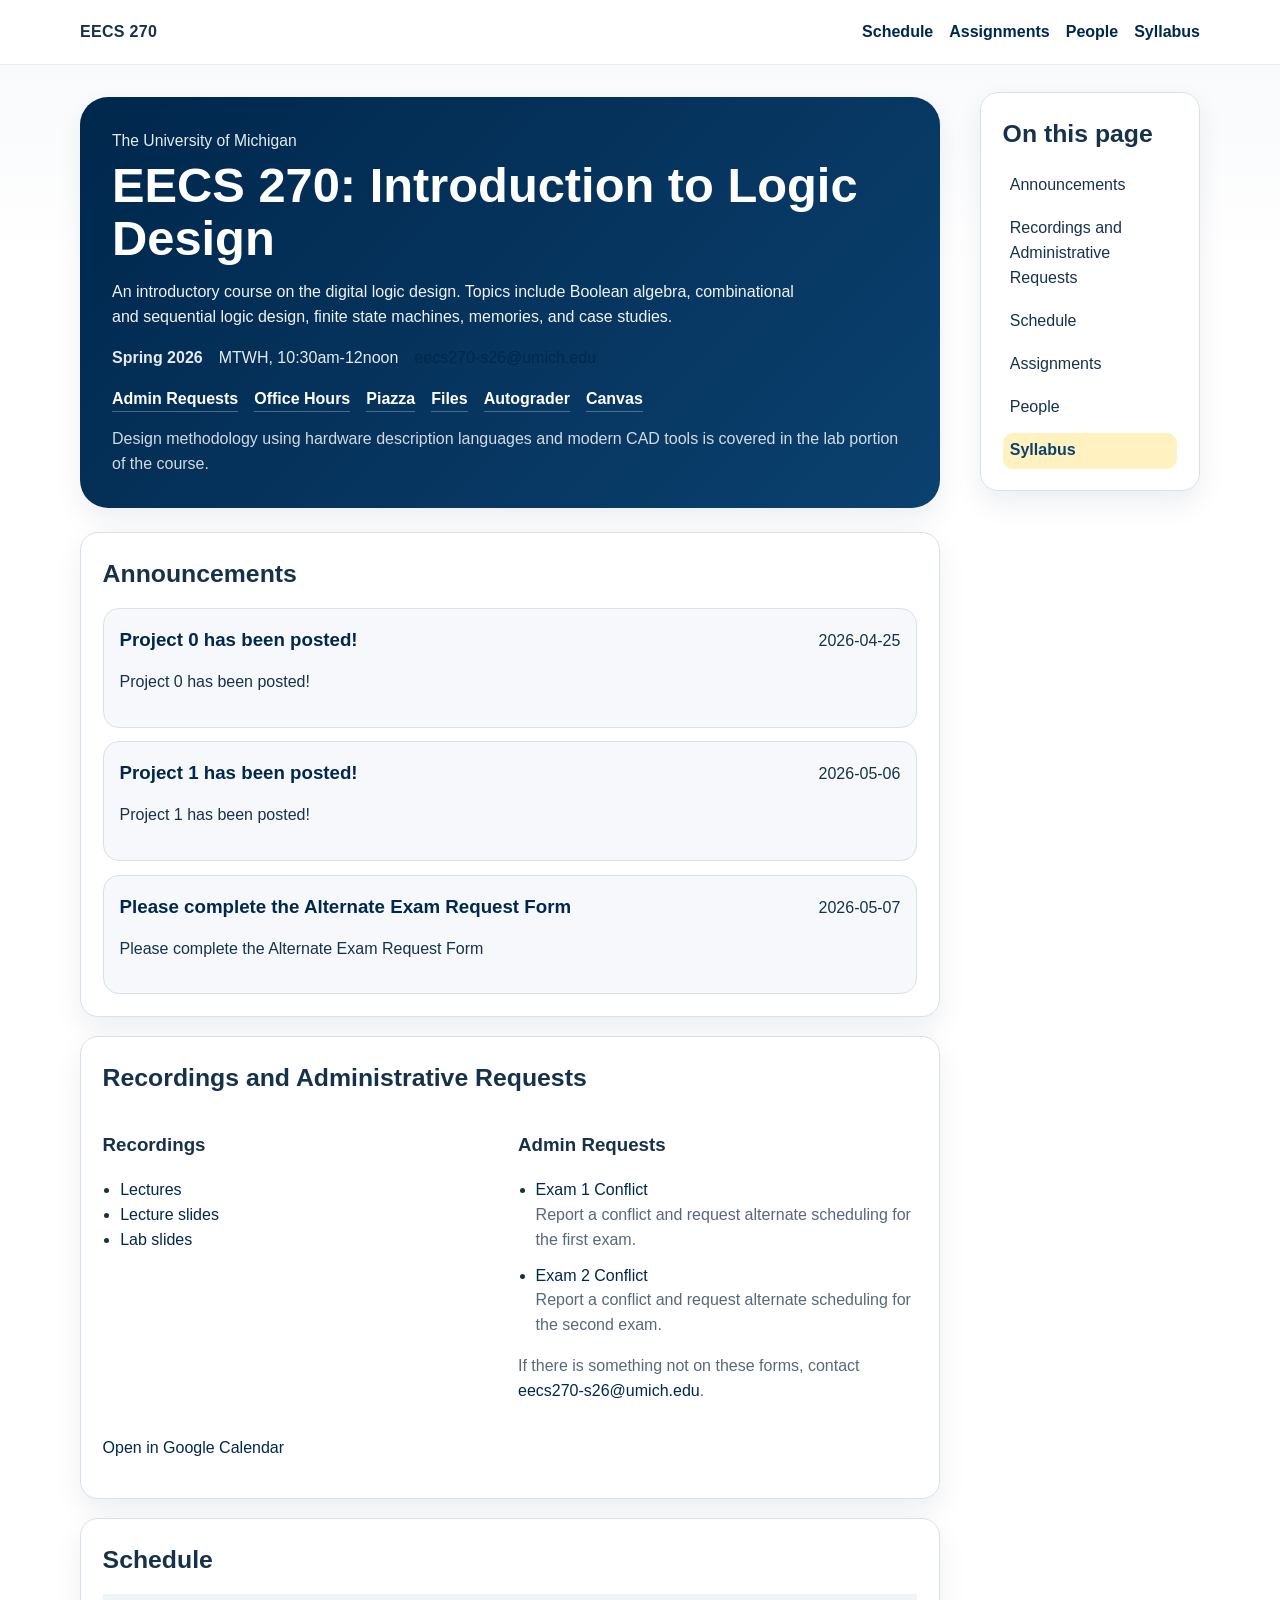
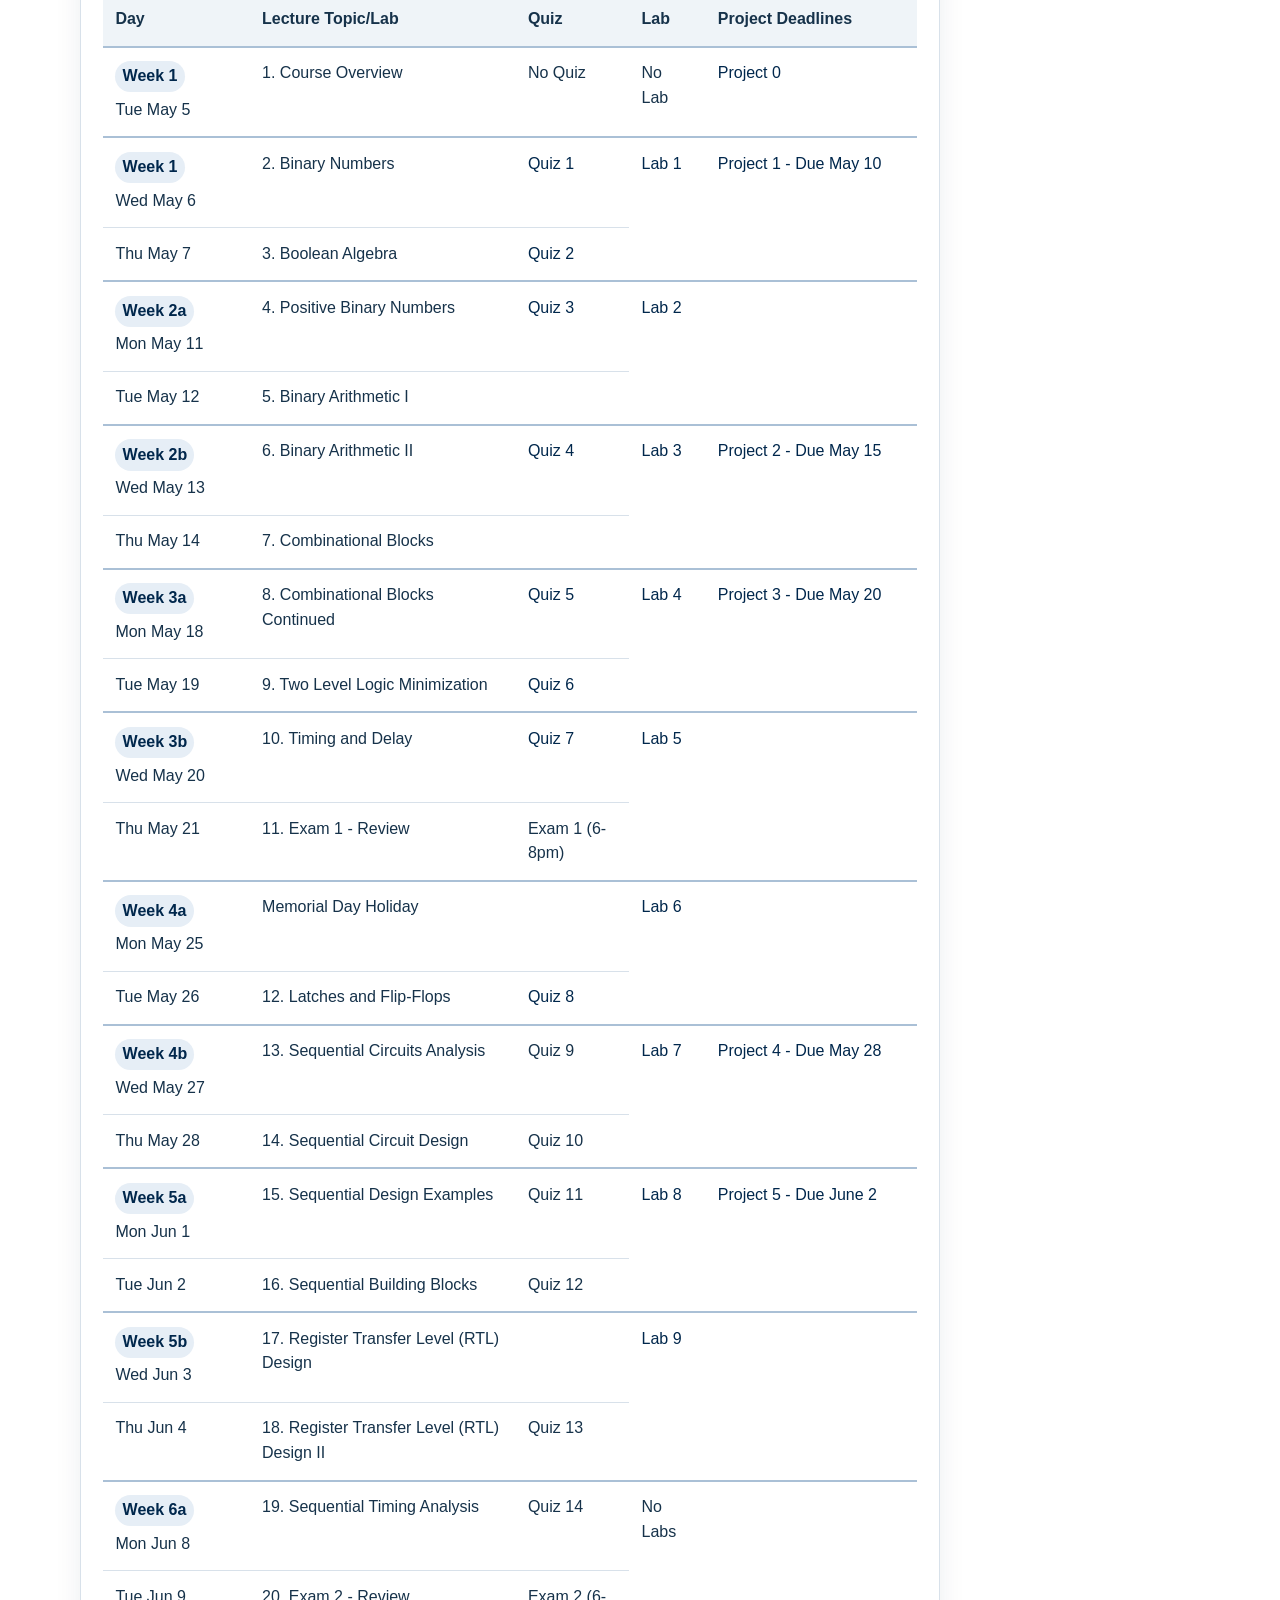
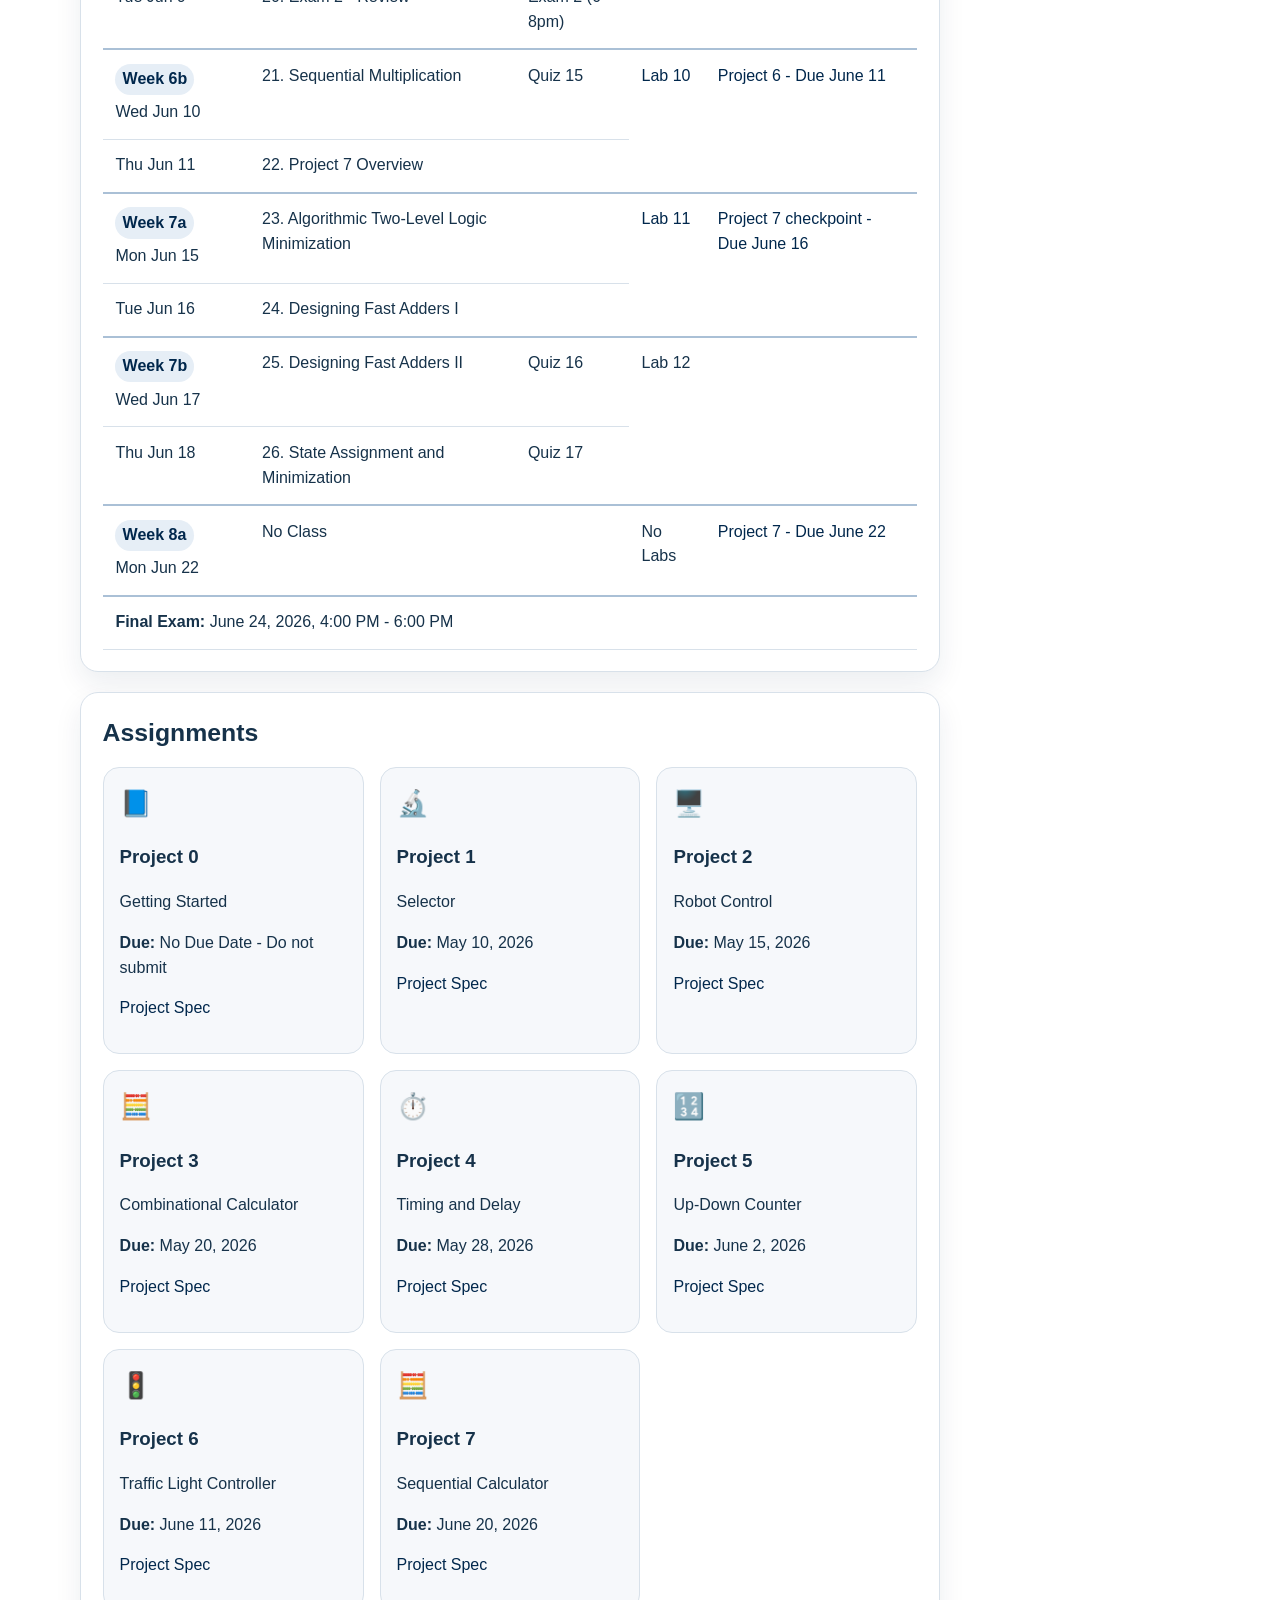
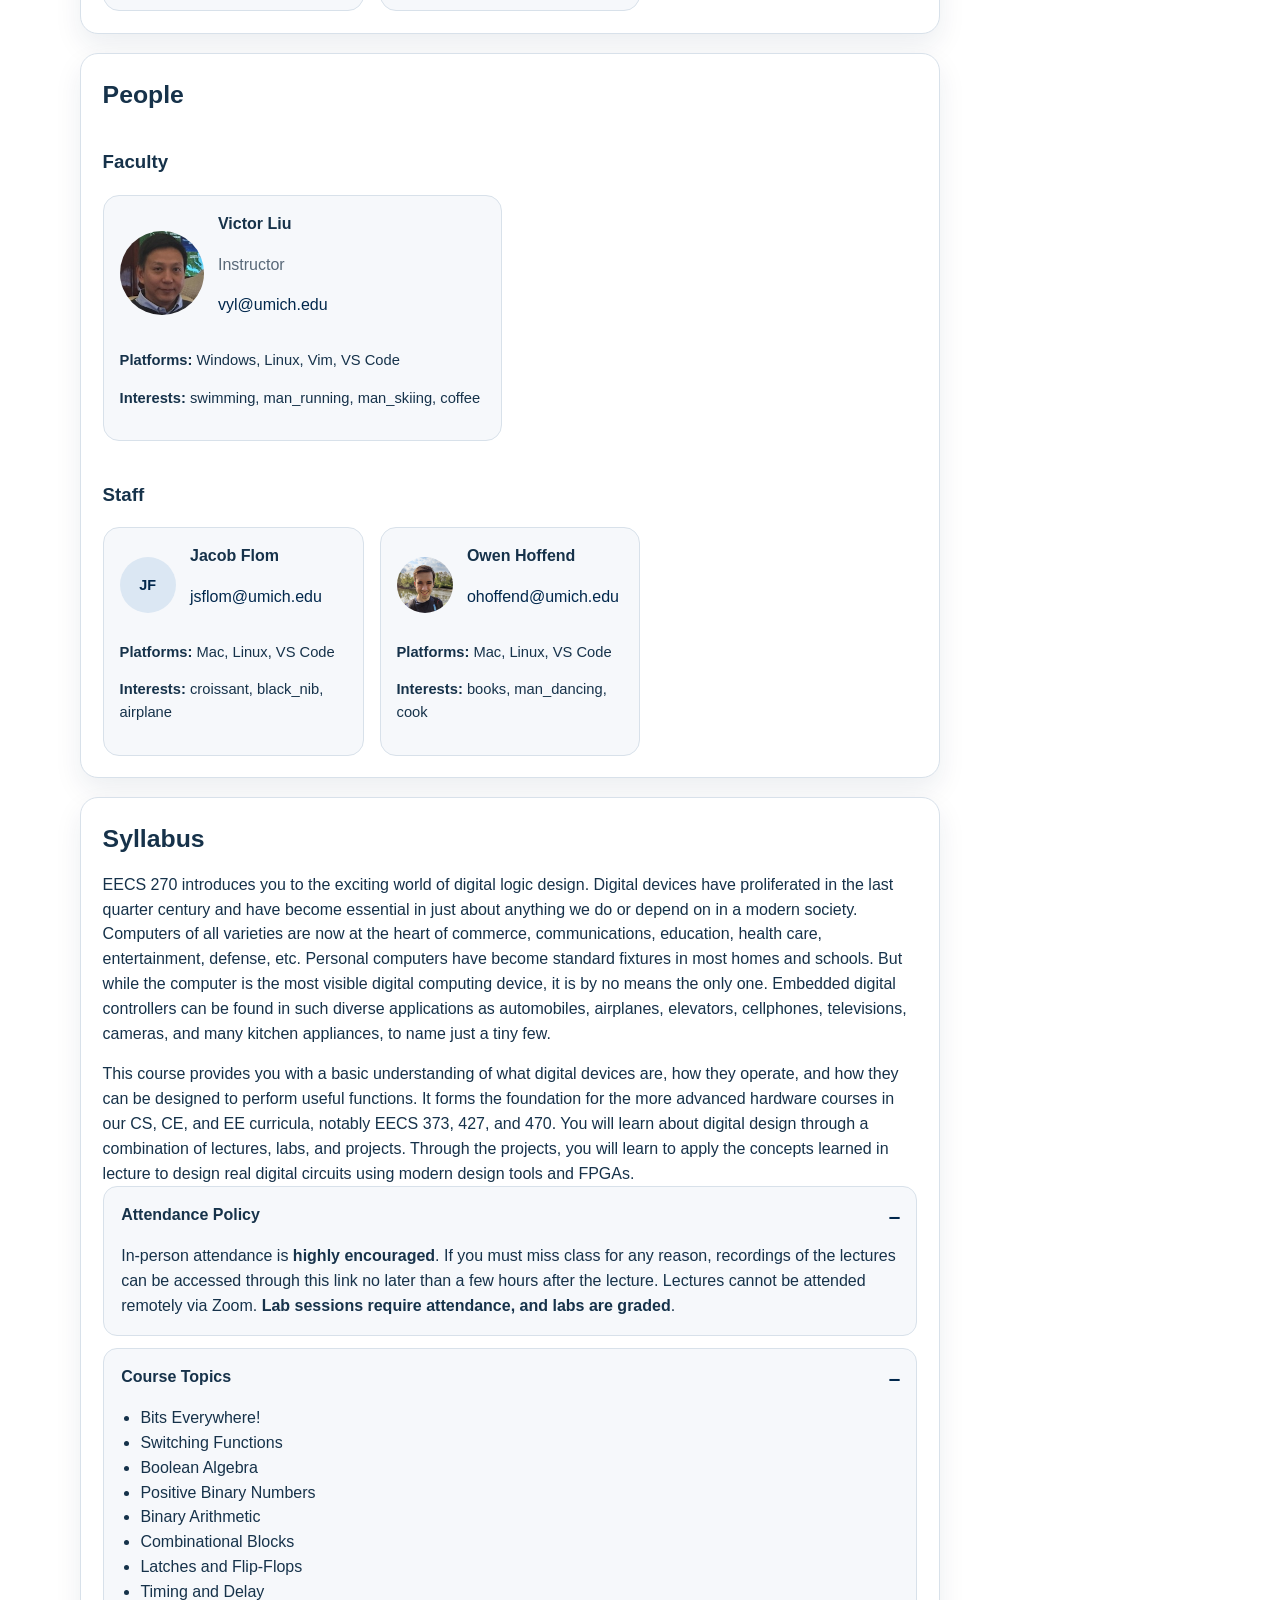
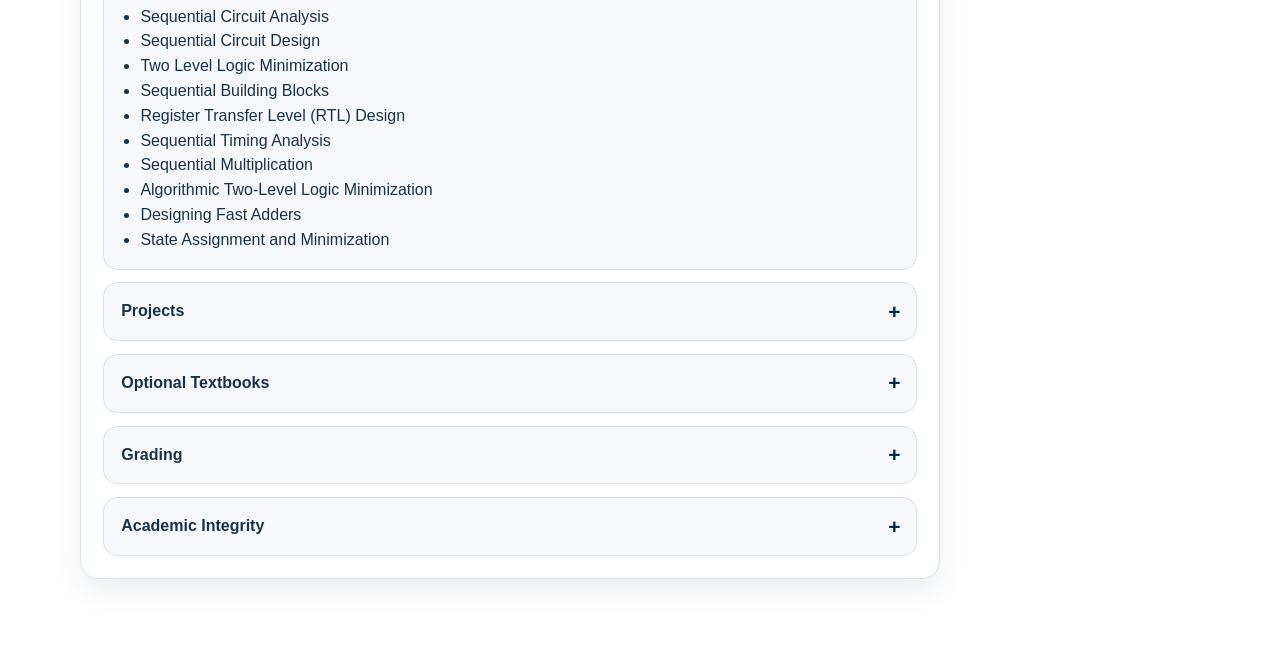
==== commit f56891bd: "initial preview S26" ====
--- a/index.html
+++ b/index.html
@@ -4,7 +4,7 @@
 <meta charset="utf-8">
 <meta name="viewport" content="width=device-width, initial-scale=1">
 <title>EECS 270: Introduction to Logic Design</title>
-<meta name="description" content="Introduction to digital logic design and computer organization. Topics include Boolean algebra, combinational and sequential logic design, finite state machines, computer arithmetic, assembly language programming, computer organization including processor design, memory systems, and I/O. Students gain hands-on experience with digital design tools and FPGA implementation.">
+<meta name="description" content="An introductory course on the digital logic design. Topics include Boolean algebra, combinational and sequential logic design, finite state machines, memories, and case studies.">
 <link rel="icon" href="favicon.ico">
 <link rel="stylesheet" href="assets/css/style.css">
 <script defer src="assets/js/site.js"></script>
@@ -24,22 +24,22 @@
 <section class="hero">
 <div class="hero-topline">The University of Michigan</div>
 <h1>EECS 270: Introduction to Logic Design</h1>
-<p class="dek">Introduction to digital logic design and computer organization. Topics include Boolean algebra, combinational and sequential logic design, finite state machines, computer arithmetic, assembly language programming, computer organization including processor design, memory systems, and I/O. Students gain hands-on experience with digital design tools and FPGA implementation.</p>
+<p class="dek">An introductory course on the digital logic design. Topics include Boolean algebra, combinational and sequential logic design, finite state machines, memories, and case studies.</p>
 <div class="meta">
-<span><strong>Winter 2026</strong></span>
-<span>See calendar and schedule below</span>
-<span><a href="mailto:eecs270admin@umich.edu">eecs270admin@umich.edu</a></span>
+<span><strong>Spring 2026</strong></span>
+<span>MTWH, 10:30am-12noon</span>
+<span><a href="mailto:eecs270-s26@umich.edu">eecs270-s26@umich.edu</a></span>
 </div>
 <div class="utility-links">
 <a href="#recordings-admin" >Admin Requests</a>
 <a href="https://oh.eecs.umich.edu/courses/eecs270" target="_blank" rel="noopener noreferrer">Office Hours</a>
-<a href="https://piazza.com/umich/winter2026/eecs270wn2026/home" target="_blank" rel="noopener noreferrer">Q&A Forum</a>
+<a href="https://piazza.com/umich/summer2026/eecs270100sp2026" target="_blank" rel="noopener noreferrer">Piazza</a>
 <a href="https://drive.google.com/drive/folders/1o94vkaVMNm4PSu6p68U7ZNaXem0zifLs?usp=drive_link" target="_blank" rel="noopener noreferrer">Files</a>
 <a href="https://autograder.io/web/course/375" target="_blank" rel="noopener noreferrer">Autograder</a>
-<a href="https://umich.instructure.com/courses/815882" target="_blank" rel="noopener noreferrer">Canvas</a>
-
-</div>
-<p class="hero-note">This starter is populated from the uploaded live site sources and split into maintainable YAML files for future terms.</p>
+<a href="https://umich.instructure.com/courses/838166" target="_blank" rel="noopener noreferrer">Canvas</a>
+
+</div>
+<p class="hero-note">Design methodology using hardware description languages and modern CAD tools is covered in the lab portion of the course.</p>
 </section>
 
 <aside class="toc panel">
@@ -54,10 +54,26 @@
 
 <article class="card">
   <div class="note-head">
-    <h3><a href="https://umich.instructure.com/courses/815882/pages/project-7-sequential-calculator" target="_blank" rel="noopener noreferrer">Project 7 released! Checkpoint due April 10</a></h3>
-    
+    <h3><a href="https://umich.instructure.com/courses/815882/pages/project-0-majority-tutorial" target="_blank" rel="noopener noreferrer">Project 0 has been posted!</a></h3>
+    <time>2026-04-25</time>
   </div>
-  <p>Project 7 released! Checkpoint due April 10</p>
+  <p>Project 0 has been posted!</p>
+</article>
+
+<article class="card">
+  <div class="note-head">
+    <h3><a href="https://umich.instructure.com/courses/815882/pages/project-1-selector" target="_blank" rel="noopener noreferrer">Project 1 has been posted!</a></h3>
+    <time>2026-05-06</time>
+  </div>
+  <p>Project 1 has been posted!</p>
+</article>
+
+<article class="card">
+  <div class="note-head">
+    <h3><a href="https://umich.instructure.com/courses/815882/pages/project-1-selector" target="_blank" rel="noopener noreferrer">Please complete the Alternate Exam Request Form</a></h3>
+    <time>2026-05-07</time>
+  </div>
+  <p>Please complete the Alternate Exam Request Form</p>
 </article>
 
 
@@ -67,31 +83,31 @@
 <h2>Recordings and Administrative Requests</h2>
 <div class="two-col">
 <div><h3>Recordings</h3><ul class="link-list">
-<li><a href="https://leccap.engin.umich.edu/leccap/site/x9j74xcm6kbs2suikek" target="_blank" rel="noopener noreferrer">Lectures</a></li>
+<li><a href="https://umich.instructure.com/courses/838166/external_tools/80215" target="_blank" rel="noopener noreferrer">Lectures</a></li>
 <li><a href="https://drive.google.com/drive/folders/1o94vkaVMNm4PSu6p68U7ZNaXem0zifLs?usp=sharing" target="_blank" rel="noopener noreferrer">Lecture slides</a></li>
 <li><a href="https://drive.google.com/drive/folders/1o94vkaVMNm4PSu6p68U7ZNaXem0zifLs?usp=sharing" target="_blank" rel="noopener noreferrer">Lab slides</a></li>
 
 </ul></div>
-<div><h3>Administrative Requests</h3><ul class="request-list">
+<div><h3>Admin Requests</h3><ul class="request-list">
 <li><a href="https://docs.google.com/forms/d/e/1FAIpQLScH3Y1NivaqrrChaOD5ataltFejKfjmqz0hm9x0JDGYI1i-yw/viewform" target="_blank" rel="noopener noreferrer">Exam 1 Conflict</a><span>Report a conflict and request alternate scheduling for the first exam.</span></li>
 <li><a href="https://docs.google.com/forms/d/e/1FAIpQLSfkVQ7GEjlCpK9zHwolTfjKEifQscgI9jUuiDtEprUJRKKgdQ/viewform" target="_blank" rel="noopener noreferrer">Exam 2 Conflict</a><span>Report a conflict and request alternate scheduling for the second exam.</span></li>
 
-</ul><p class="muted">If there is something not on these forms, contact <a href="mailto:eecs270admin@umich.edu">eecs270admin@umich.edu</a>.</p></div>
-</div>
-<p class="calendar-link"><a href="https://calendar.google.com/calendar/embed?src=c_7fd9d54382ebcdecf0b298997b09c744860106d6ac9a193115b5774601e1357c%40group.calendar.google.com&ctz=America%2FNew_York" target="_blank" rel="noopener noreferrer">Open in Google Calendar</a></p>
+</ul><p class="muted">If there is something not on these forms, contact <a href="mailto:eecs270-s26@umich.edu">eecs270-s26@umich.edu</a>.</p></div>
+</div>
+<p class="calendar-link"><a href="https://calendar.google.com/calendar/u/0?cid=Y18yM2QxZjNlMWVkNmI2NDlkYTNlMTcxNTRhMjBkYTI0ZDU1ZTEyNTg0NGMzZmEyMmIxNWRmZmUzMTZiNmJhMDhlQGdyb3VwLmNhbGVuZGFyLmdvb2dsZS5jb20" target="_blank" rel="noopener noreferrer">Open in Google Calendar</a></p>
 </section>
 
 <section id="schedule" class="panel toc-section">
 <h2>Schedule</h2>
 <div class="table-wrap"><table class="schedule-table">
-<thead><tr><th>Day</th><th>Lecture Topic/Lab</th><th>Quiz</th><th>Lab</th><th>Project Deadlines</th></tr></thead>
+<thead><tr><th style="width: 18%;">Day</th><th>Lecture Topic/Lab</th><th>Quiz</th><th>Lab</th><th>Project Deadlines</th></tr></thead>
 <tbody>
 
 
 
 <tr class="week-start">
-<td><span class="week-badge">Week 1</span><br>Jan 7</td>
-<td>Course Overview</td>
+<td><span class="week-badge">Week 1</span><br>Tue May 5</td>
+<td>1. Course Overview</td>
 <td>No Quiz</td>
 
 <td rowspan="1">No Lab</td>
@@ -103,109 +119,109 @@
 
 
 <tr class="week-start">
-<td><span class="week-badge">Week 2</span><br>Jan 12</td>
-<td>Switching Functions</td>
+<td><span class="week-badge">Week 1</span><br>Wed May 6</td>
+<td>2. Binary Numbers</td>
 <td><a href="https://umich.instructure.com/courses/815882/quizzes/478038">Quiz 1</a>
 
 <td rowspan="2"><a href="https://docs.google.com/presentation/d/1U5iCvafSVvtIpQM_L3RDRRCBCNBQCuXqSUlMwOoNgD4/edit?usp=sharing">Lab 1</a></td>
+<td rowspan="2"><a href="https://umich.instructure.com/courses/815882/pages/project-1-selector">Project 1 - Due May 10</a></td>
+
+</tr>
+
+<tr >
+<td>Thu May 7</td>
+<td>3. Boolean Algebra</td>
+<td><a href="https://umich.instructure.com/courses/815882/quizzes/473409">Quiz 2</a>
+
+</tr>
+
+
+
+
+<tr class="week-start">
+<td><span class="week-badge">Week 2a</span><br>Mon May 11</td>
+<td>4. Positive Binary Numbers</td>
+<td><a href="https://umich.instructure.com/courses/815882/quizzes/473401">Quiz 3</a>
+
+<td rowspan="2"><a href="https://docs.google.com/presentation/d/1exhVL3DRKOoLgMMMjHsVLiwlrlG3t3IEp0bBe_2Segk/edit?usp=sharing">Lab 2</a></td>
 <td rowspan="2"></td>
 
 </tr>
 
 <tr >
-<td>Jan 14</td>
-<td>Boolean Algebra</td>
-<td><a href="https://umich.instructure.com/courses/815882/quizzes/473409">Quiz 2</a>
-
-</tr>
-
-
-
-
-<tr class="week-start">
-<td><span class="week-badge">Week 3</span><br>Jan 19</td>
-<td>MLK Holiday</td>
-<td></td>
-
-<td rowspan="2"><a href="https://docs.google.com/presentation/d/1exhVL3DRKOoLgMMMjHsVLiwlrlG3t3IEp0bBe_2Segk/edit?usp=sharing">Lab 2</a></td>
-<td rowspan="2"><a href="https://umich.instructure.com/courses/815882/pages/project-1-selector">Project 1 - Due Jan 20</a></td>
-
-</tr>
-
-<tr >
-<td>Jan 21</td>
-<td>Positive Binary Numbers</td>
-<td><a href="https://umich.instructure.com/courses/815882/quizzes/473401">Quiz 3</a>
-
-</tr>
-
-
-
-
-<tr class="week-start">
-<td><span class="week-badge">Week 4</span><br>Jan 26</td>
-<td>Binary Arithmetic I</td>
-<td></td>
+<td>Tue May 12</td>
+<td>5. Binary Arithmetic I</td>
+<td></td>
+
+</tr>
+
+
+
+
+<tr class="week-start">
+<td><span class="week-badge">Week 2b</span><br>Wed May 13</td>
+<td>6. Binary Arithmetic II</td>
+<td><a href="https://umich.instructure.com/courses/815882/quizzes/473408">Quiz 4</a>
 
 <td rowspan="2"><a href="https://docs.google.com/presentation/d/1vpOnaewWv_pOG7tc6LLjIs8iBGA2tg8ywltO0GDzX7o/edit?usp=sharing">Lab 3</a></td>
-<td rowspan="2"><a href="https://umich.instructure.com/courses/815882/pages/project-2-robot-control">Project 2 - Due Jan 30</a></td>
-
-</tr>
-
-<tr >
-<td>Jan 28</td>
-<td>Binary Arithmetic II</td>
-<td><a href="https://umich.instructure.com/courses/815882/quizzes/473408">Quiz 4</a>
-
-</tr>
-
-
-
-
-<tr class="week-start">
-<td><span class="week-badge">Week 5</span><br>Feb 2</td>
-<td>Combinational Blocks</td>
-<td></td>
+<td rowspan="2"><a href="https://umich.instructure.com/courses/815882/pages/project-2-robot-control">Project 2 - Due May 15</a></td>
+
+</tr>
+
+<tr >
+<td>Thu May 14</td>
+<td>7. Combinational Blocks</td>
+<td></td>
+
+</tr>
+
+
+
+
+<tr class="week-start">
+<td><span class="week-badge">Week 3a</span><br>Mon May 18</td>
+<td>8. Combinational Blocks Continued</td>
+<td><a href="https://umich.instructure.com/courses/815882/quizzes/473416">Quiz 5</a>
 
 <td rowspan="2"><a href="https://docs.google.com/presentation/d/1LzRBeulI5vhxurM_IpDCjy8iJ3HxVFoJ2IUh4yTzZSQ/edit?usp=sharing">Lab 4</a></td>
+<td rowspan="2"><a href="https://umich.instructure.com/courses/815882/pages/project-3-combinational-calculator">Project 3 - Due May 20</a></td>
+
+</tr>
+
+<tr >
+<td>Tue May 19</td>
+<td>9. Two Level Logic Minimization</td>
+<td><a href="https://umich.instructure.com/courses/815882/quizzes/473399">Quiz 6</a>
+
+</tr>
+
+
+
+
+<tr class="week-start">
+<td><span class="week-badge">Week 3b</span><br>Wed May 20</td>
+<td>10. Timing and Delay</td>
+<td><a href="https://umich.instructure.com/courses/815882/quizzes/473412">Quiz 7</a>
+
+<td rowspan="2"><a href="https://docs.google.com/presentation/d/1PEhVLh-o2tBh0Q7KOEAmQ1RgEQXVQmHYBQA888IOJrs/edit?usp=sharing">Lab 5</a></td>
 <td rowspan="2"></td>
 
 </tr>
 
 <tr >
-<td>Feb 4</td>
-<td>Combinational Blocks Continued</td>
-<td><a href="https://umich.instructure.com/courses/815882/quizzes/473416">Quiz 5</a>
-
-</tr>
-
-
-
-
-<tr class="week-start">
-<td><span class="week-badge">Week 6</span><br>Feb 9</td>
-<td>Two Level Logic Minimization</td>
-<td><a href="https://umich.instructure.com/courses/815882/quizzes/473399">Quiz 6</a>
-
-<td rowspan="2"><a href="https://docs.google.com/presentation/d/1PEhVLh-o2tBh0Q7KOEAmQ1RgEQXVQmHYBQA888IOJrs/edit?usp=sharing">Lab 5</a></td>
-<td rowspan="2"><a href="https://umich.instructure.com/courses/815882/pages/project-3-combinational-calculator">Project 3 - Due Feb 11</a></td>
-
-</tr>
-
-<tr >
-<td>Feb 11</td>
-<td>Timing and Delay</td>
-<td><a href="https://umich.instructure.com/courses/815882/quizzes/473412">Quiz 7</a>
-
-</tr>
-
-
-
-
-<tr class="week-start">
-<td><span class="week-badge">Week 7</span><br>Feb 16</td>
-<td>Exam 1 - Review</td>
+<td>Thu May 21</td>
+<td>11. Exam 1 - Review</td>
 <td>Exam 1 (6-8pm)</td>
+
+</tr>
+
+
+
+
+<tr class="week-start">
+<td><span class="week-badge">Week 4a</span><br>Mon May 25</td>
+<td>Memorial Day Holiday</td>
+<td></td>
 
 <td rowspan="2"><a href="https://docs.google.com/presentation/d/14cgOqrwjHA8qcnczbn7NlLSsM4qoxlHUQDT3xpSSDyA/edit?usp=sharing">Lab 6</a></td>
 <td rowspan="2"></td>
@@ -213,8 +229,8 @@
 </tr>
 
 <tr >
-<td>Feb 18</td>
-<td>Latches and Flip-Flops</td>
+<td>Tue May 26</td>
+<td>12. Latches and Flip-Flops</td>
 <td><a href="https://umich.instructure.com/courses/815882/quizzes/473404">Quiz 8</a>
 
 </tr>
@@ -223,18 +239,18 @@
 
 
 <tr class="week-start">
-<td><span class="week-badge">Week 8</span><br>Feb 23</td>
-<td>Sequential Circuits Analysis</td>
+<td><span class="week-badge">Week 4b</span><br>Wed May 27</td>
+<td>13. Sequential Circuits Analysis</td>
 <td>Quiz 9</td>
 
 <td rowspan="2"><a href="https://docs.google.com/presentation/d/1MCMiADPK8CTdHLE6L3jpt4HwTn4s1nvrj1TkQjCdz8M/edit?usp=sharing">Lab 7</a></td>
-<td rowspan="2"><a href="https://umich.instructure.com/courses/815882/pages/project-4-timing-and-delay">Project 4 - Due Feb 25</a></td>
-
-</tr>
-
-<tr >
-<td>Feb 25</td>
-<td>Sequential Circuit Design</td>
+<td rowspan="2"><a href="https://umich.instructure.com/courses/815882/pages/project-4-timing-and-delay">Project 4 - Due May 28</a></td>
+
+</tr>
+
+<tr >
+<td>Thu May 28</td>
+<td>14. Sequential Circuit Design</td>
 <td>Quiz 10</td>
 
 </tr>
@@ -243,38 +259,18 @@
 
 
 <tr class="week-start">
-<td><span class="week-badge">Week 9</span><br>Mar 2</td>
-<td>Spring Break</td>
-<td></td>
-
-<td rowspan="2">Spring Break</td>
-<td rowspan="2"></td>
-
-</tr>
-
-<tr >
-<td>Mar 4</td>
-<td>Spring Break</td>
-<td></td>
-
-</tr>
-
-
-
-
-<tr class="week-start">
-<td><span class="week-badge">Week 10</span><br>Mar 9</td>
-<td>Sequential Design Examples</td>
+<td><span class="week-badge">Week 5a</span><br>Mon Jun 1</td>
+<td>15. Sequential Design Examples</td>
 <td>Quiz 11</td>
 
 <td rowspan="2"><a href="https://docs.google.com/presentation/d/1vFPPKt0tJcL5nn9CH6MbQHlEyhreuXQEn05ef4hj-xc/edit?usp=sharing">Lab 8</a></td>
-<td rowspan="2"><a href="https://umich.instructure.com/courses/815882/pages/project-5-up-down-counter">Project 5 - Due March 11</a></td>
-
-</tr>
-
-<tr >
-<td>Mar 11</td>
-<td>Sequential Building Blocks</td>
+<td rowspan="2"><a href="https://umich.instructure.com/courses/815882/pages/project-5-up-down-counter">Project 5 - Due June 2</a></td>
+
+</tr>
+
+<tr >
+<td>Tue Jun 2</td>
+<td>16. Sequential Building Blocks</td>
 <td>Quiz 12</td>
 
 </tr>
@@ -283,8 +279,8 @@
 
 
 <tr class="week-start">
-<td><span class="week-badge">Week 11</span><br>Mar 16</td>
-<td>Register Transfer Level (RTL) Design</td>
+<td><span class="week-badge">Week 5b</span><br>Wed Jun 3</td>
+<td>17. Register Transfer Level (RTL) Design</td>
 <td></td>
 
 <td rowspan="2"><a href="https://docs.google.com/presentation/d/1-PmtshVIUwbO53_zrcDilOj0NWI2xuEUiJNb5PnTwp8/edit?usp=sharing">Lab 9</a></td>
@@ -293,8 +289,8 @@
 </tr>
 
 <tr >
-<td>Mar 18</td>
-<td>Register Transfer Level (RTL) Design II</td>
+<td>Thu Jun 4</td>
+<td>18. Register Transfer Level (RTL) Design II</td>
 <td>Quiz 13</td>
 
 </tr>
@@ -303,8 +299,8 @@
 
 
 <tr class="week-start">
-<td><span class="week-badge">Week 12</span><br>Mar 23</td>
-<td>Sequential Timing Analysis</td>
+<td><span class="week-badge">Week 6a</span><br>Mon Jun 8</td>
+<td>19. Sequential Timing Analysis</td>
 <td>Quiz 14</td>
 
 <td rowspan="2">No Labs</td>
@@ -313,8 +309,8 @@
 </tr>
 
 <tr >
-<td>Mar 25</td>
-<td>Exam 2 - Review</td>
+<td>Tue Jun 9</td>
+<td>20. Exam 2 - Review</td>
 <td>Exam 2 (6-8pm)</td>
 
 </tr>
@@ -323,48 +319,48 @@
 
 
 <tr class="week-start">
-<td><span class="week-badge">Week 13</span><br>Mar 30</td>
-<td>Sequential Multiplication</td>
+<td><span class="week-badge">Week 6b</span><br>Wed Jun 10</td>
+<td>21. Sequential Multiplication</td>
 <td>Quiz 15</td>
 
 <td rowspan="2"><a href="https://docs.google.com/presentation/d/1gDuTjf-9muEz0Po2I3u-bs2vq4g7dY-Uaa72vsGf5WA/edit?usp=sharing">Lab 10</a></td>
-<td rowspan="2"><a href="https://umich.instructure.com/courses/815882/pages/project-6-traffic-light-controller">Project 6 - Due April 1</a></td>
-
-</tr>
-
-<tr >
-<td>Apr 1</td>
-<td>Project 7 Overview</td>
-<td></td>
-
-</tr>
-
-
-
-
-<tr class="week-start">
-<td><span class="week-badge">Week 14</span><br>Apr 6</td>
-<td>Algorithmic Two-Level Logic Minimization</td>
+<td rowspan="2"><a href="https://umich.instructure.com/courses/815882/pages/project-6-traffic-light-controller">Project 6 - Due June 11</a></td>
+
+</tr>
+
+<tr >
+<td>Thu Jun 11</td>
+<td>22. Project 7 Overview</td>
+<td></td>
+
+</tr>
+
+
+
+
+<tr class="week-start">
+<td><span class="week-badge">Week 7a</span><br>Mon Jun 15</td>
+<td>23. Algorithmic Two-Level Logic Minimization</td>
 <td></td>
 
 <td rowspan="2"><a href="https://docs.google.com/presentation/d/14ymikqY3zmGnWVHD94_UFKIKM0oUFIsDaX1fQYepcgc/edit?usp=sharing">Lab 11</a></td>
-<td rowspan="2"><a href="https://umich.instructure.com/courses/815882/pages/project-7-sequential-calculator">Project 7 checkpoint - Due April 10</a></td>
-
-</tr>
-
-<tr >
-<td>Apr 8</td>
-<td>Designing Fast Adders I</td>
-<td></td>
-
-</tr>
-
-
-
-
-<tr class="week-start">
-<td><span class="week-badge">Week 15</span><br>Apr 13</td>
-<td>Designing Fast Adders II</td>
+<td rowspan="2"><a href="https://umich.instructure.com/courses/815882/pages/project-7-sequential-calculator">Project 7 checkpoint - Due June 16</a></td>
+
+</tr>
+
+<tr >
+<td>Tue Jun 16</td>
+<td>24. Designing Fast Adders I</td>
+<td></td>
+
+</tr>
+
+
+
+
+<tr class="week-start">
+<td><span class="week-badge">Week 7b</span><br>Wed Jun 17</td>
+<td>25. Designing Fast Adders II</td>
 <td>Quiz 16</td>
 
 <td rowspan="2">Lab 12</td>
@@ -373,8 +369,8 @@
 </tr>
 
 <tr >
-<td>Apr 15</td>
-<td>State Assignment and Minimization</td>
+<td>Thu Jun 18</td>
+<td>26. State Assignment and Minimization</td>
 <td>Quiz 17</td>
 
 </tr>
@@ -383,17 +379,17 @@
 
 
 <tr class="week-start">
-<td><span class="week-badge">Week 16</span><br>Apr 20</td>
+<td><span class="week-badge">Week 8a</span><br>Mon Jun 22</td>
 <td>No Class</td>
 <td></td>
 
 <td rowspan="1">No Labs</td>
-<td rowspan="1"><a href="https://umich.instructure.com/courses/815882/pages/project-7-sequential-calculator">Project 7 - Due April 20</a></td>
-
-</tr>
-
-
-<tr class="week-start"><td colspan="5"><strong>Final Exam:</strong> April 27, 2026, 4:00 PM - 6:00 PM</td></tr>
+<td rowspan="1"><a href="https://umich.instructure.com/courses/815882/pages/project-7-sequential-calculator">Project 7 - Due June 22</a></td>
+
+</tr>
+
+
+<tr class="week-start"><td colspan="5"><strong>Final Exam:</strong> June 24, 2026, 4:00 PM - 6:00 PM</td></tr>
 </tbody>
 </table></div>
 </section>
@@ -406,7 +402,7 @@
 <div class="assignment-icon">📘</div>
 <h3>Project 0</h3>
 <p>Getting Started</p>
-<p><strong>Due:</strong> January 11 - Do not submit</p>
+<p><strong>Due:</strong> No Due Date - Do not submit</p>
 <p><a href="https://umich.instructure.com/courses/815882/pages/project-0-majority-tutorial">Project Spec</a></p>
 </article>
 
@@ -414,7 +410,7 @@
 <div class="assignment-icon">🔬</div>
 <h3>Project 1</h3>
 <p>Selector</p>
-<p><strong>Due:</strong> January 20, 2026</p>
+<p><strong>Due:</strong> May 10, 2026</p>
 <p><a href="https://umich.instructure.com/courses/815882/pages/project-1-selector">Project Spec</a></p>
 </article>
 
@@ -422,7 +418,7 @@
 <div class="assignment-icon">🖥️</div>
 <h3>Project 2</h3>
 <p>Robot Control</p>
-<p><strong>Due:</strong> January 30, 2026</p>
+<p><strong>Due:</strong> May 15, 2026</p>
 <p><a href="https://umich.instructure.com/courses/815882/pages/project-2-robot-control">Project Spec</a></p>
 </article>
 
@@ -430,7 +426,7 @@
 <div class="assignment-icon">🧮</div>
 <h3>Project 3</h3>
 <p>Combinational Calculator</p>
-<p><strong>Due:</strong> February 11, 2026</p>
+<p><strong>Due:</strong> May 20, 2026</p>
 <p><a href="https://umich.instructure.com/courses/815882/pages/project-3-combinational-calculator">Project Spec</a></p>
 </article>
 
@@ -438,7 +434,7 @@
 <div class="assignment-icon">⏱️</div>
 <h3>Project 4</h3>
 <p>Timing and Delay</p>
-<p><strong>Due:</strong> February 25, 2026</p>
+<p><strong>Due:</strong> May 28, 2026</p>
 <p><a href="https://umich.instructure.com/courses/815882/pages/project-4-timing-and-delay">Project Spec</a></p>
 </article>
 
@@ -446,7 +442,7 @@
 <div class="assignment-icon">🔢</div>
 <h3>Project 5</h3>
 <p>Up-Down Counter</p>
-<p><strong>Due:</strong> March 11, 2026</p>
+<p><strong>Due:</strong> June 2, 2026</p>
 <p><a href="https://umich.instructure.com/courses/815882/pages/project-5-up-down-counter">Project Spec</a></p>
 </article>
 
@@ -454,7 +450,7 @@
 <div class="assignment-icon">🚦</div>
 <h3>Project 6</h3>
 <p>Traffic Light Controller</p>
-<p><strong>Due:</strong> April 1, 2026</p>
+<p><strong>Due:</strong> June 11, 2026</p>
 <p><a href="https://umich.instructure.com/courses/815882/pages/project-6-traffic-light-controller">Project Spec</a></p>
 </article>
 
@@ -462,7 +458,7 @@
 <div class="assignment-icon">🧮</div>
 <h3>Project 7</h3>
 <p>Sequential Calculator</p>
-<p><strong>Due:</strong> April 20, 2026</p>
+<p><strong>Due:</strong> June 20, 2026</p>
 <p><a href="https://umich.instructure.com/courses/815882/pages/project-7-sequential-calculator">Project Spec</a></p>
 </article>
 
@@ -479,17 +475,17 @@
 <article class="card person-card">
 <div class="person-top">
 <div class="avatar-wrap">
-<img class="avatar" src="assets/headshots/razak.jpg" alt="Saquib Razak" onerror="this.style.display='none'; this.nextElementSibling.style.display='grid';">
-<div class="avatar-fallback" style="display:none">SR</div>
+<img class="avatar" src="assets/headshots/victor_liu.jpg" alt="Victor Liu" onerror="this.style.display='none'; this.nextElementSibling.style.display='grid';">
+<div class="avatar-fallback" style="display:none">VL</div>
 </div>
 <div>
-<h4>Saquib Razak</h4>
+<h4>Victor Liu</h4>
 <p class="muted">Instructor</p>
-<p><a href="mailto:razak@umich.edu">razak@umich.edu</a></p>
+<p><a href="mailto:vyl@umich.edu">vyl@umich.edu</a></p>
 </div>
 </div>
 <p class="small"><strong>Platforms:</strong> Windows, Linux, Vim, VS Code</p>
-<p class="small"><strong>Interests:</strong> tennis, man_running, coffee, doughnut</p>
+<p class="small"><strong>Interests:</strong> swimming, man_running, man_skiing, coffee</p>
 </article>
 
 </div>
@@ -497,51 +493,6 @@
 <div>
 <h3>Staff</h3>
 <div class="cards-3">
-
-<article class="card person-card">
-<div class="person-top compact">
-<div class="avatar-wrap small-avatar-wrap">
-<img class="avatar small-avatar" src="assets/headshots/james.png" alt="James Carl" onerror="this.style.display='none'; this.nextElementSibling.style.display='grid';">
-<div class="avatar-fallback small-avatar-fallback" style="display:none">JC</div>
-</div>
-<div>
-<h4>James Carl</h4>
-<p><a href="mailto:jmscarl@umich.edu">jmscarl@umich.edu</a></p>
-</div>
-</div>
-<p class="small"><strong>Platforms:</strong> Windows, Linux</p>
-<p class="small"><strong>Interests:</strong> checkered_flag, sail_boat, skier</p>
-</article>
-
-<article class="card person-card">
-<div class="person-top compact">
-<div class="avatar-wrap small-avatar-wrap">
-<img class="avatar small-avatar" src="assets/headshots/capitani.jpg" alt="Michael Capitani" onerror="this.style.display='none'; this.nextElementSibling.style.display='grid';">
-<div class="avatar-fallback small-avatar-fallback" style="display:none">MC</div>
-</div>
-<div>
-<h4>Michael Capitani</h4>
-<p><a href="mailto:mcap@umich.edu">mcap@umich.edu</a></p>
-</div>
-</div>
-<p class="small"><strong>Platforms:</strong> Mac, Linux, VS Code</p>
-<p class="small"><strong>Interests:</strong> bento, golf, hockey</p>
-</article>
-
-<article class="card person-card">
-<div class="person-top compact">
-<div class="avatar-wrap small-avatar-wrap">
-<img class="avatar small-avatar" src="assets/headshots/dhruv.jpeg" alt="Dhruv Dighrasker" onerror="this.style.display='none'; this.nextElementSibling.style.display='grid';">
-<div class="avatar-fallback small-avatar-fallback" style="display:none">DD</div>
-</div>
-<div>
-<h4>Dhruv Dighrasker</h4>
-<p><a href="mailto:dhruvdi@umich.edu">dhruvdi@umich.edu</a></p>
-</div>
-</div>
-<p class="small"><strong>Platforms:</strong> Mac, Linux, VS Code</p>
-<p class="small"><strong>Interests:</strong> man_running, movie_camera, ping_pong</p>
-</article>
 
 <article class="card person-card">
 <div class="person-top compact">
@@ -573,96 +524,6 @@
 <p class="small"><strong>Interests:</strong> books, man_dancing, cook</p>
 </article>
 
-<article class="card person-card">
-<div class="person-top compact">
-<div class="avatar-wrap small-avatar-wrap">
-<img class="avatar small-avatar" src="assets/headshots/luke.jpg" alt="Luke Nelson" onerror="this.style.display='none'; this.nextElementSibling.style.display='grid';">
-<div class="avatar-fallback small-avatar-fallback" style="display:none">LN</div>
-</div>
-<div>
-<h4>Luke Nelson</h4>
-<p><a href="mailto:lukenels@umich.edu">lukenels@umich.edu</a></p>
-</div>
-</div>
-<p class="small"><strong>Platforms:</strong> Mac, Windows, Linux, Vim</p>
-<p class="small"><strong>Interests:</strong> basketball, cactus, book</p>
-</article>
-
-<article class="card person-card">
-<div class="person-top compact">
-<div class="avatar-wrap small-avatar-wrap">
-<img class="avatar small-avatar" src="assets/headshots/tanay.jpg" alt="Tanay Sharma" onerror="this.style.display='none'; this.nextElementSibling.style.display='grid';">
-<div class="avatar-fallback small-avatar-fallback" style="display:none">TS</div>
-</div>
-<div>
-<h4>Tanay Sharma</h4>
-<p><a href="mailto:tanays@umich.edu">tanays@umich.edu</a></p>
-</div>
-</div>
-<p class="small"><strong>Platforms:</strong> Windows, Linux, VS Code</p>
-<p class="small"><strong>Interests:</strong> ping_pong, cooking, guitar</p>
-</article>
-
-<article class="card person-card">
-<div class="person-top compact">
-<div class="avatar-wrap small-avatar-wrap">
-<img class="avatar small-avatar" src="assets/headshots/jacob.jpg" alt="Jacob Tkaczyk" onerror="this.style.display='none'; this.nextElementSibling.style.display='grid';">
-<div class="avatar-fallback small-avatar-fallback" style="display:none">JT</div>
-</div>
-<div>
-<h4>Jacob Tkaczyk</h4>
-<p><a href="mailto:tkaczykj@umich.edu">tkaczykj@umich.edu</a></p>
-</div>
-</div>
-<p class="small"><strong>Platforms:</strong> Windows, Linux, VS Code</p>
-<p class="small"><strong>Interests:</strong> man_lifting_weights, poultry_leg, airplane</p>
-</article>
-
-<article class="card person-card">
-<div class="person-top compact">
-<div class="avatar-wrap small-avatar-wrap">
-<img class="avatar small-avatar" src="assets/headshots/anthony.png" alt="Anthony Varkey" onerror="this.style.display='none'; this.nextElementSibling.style.display='grid';">
-<div class="avatar-fallback small-avatar-fallback" style="display:none">AV</div>
-</div>
-<div>
-<h4>Anthony Varkey</h4>
-<p><a href="mailto:avarkey@umich.edu">avarkey@umich.edu</a></p>
-</div>
-</div>
-<p class="small"><strong>Platforms:</strong> Windows, Linux, VS Code</p>
-<p class="small"><strong>Interests:</strong> video_game, badminton, ping_pong</p>
-</article>
-
-<article class="card person-card">
-<div class="person-top compact">
-<div class="avatar-wrap small-avatar-wrap">
-<img class="avatar small-avatar" src="assets/headshots/jeffery.png" alt="Jeffery Wu" onerror="this.style.display='none'; this.nextElementSibling.style.display='grid';">
-<div class="avatar-fallback small-avatar-fallback" style="display:none">JW</div>
-</div>
-<div>
-<h4>Jeffery Wu</h4>
-<p><a href="mailto:wujeffer@umich.edu">wujeffer@umich.edu</a></p>
-</div>
-</div>
-<p class="small"><strong>Platforms:</strong> Windows, Linux, VS Code</p>
-<p class="small"><strong>Interests:</strong> basketball, video_camera, cat2, dumpling, guitar</p>
-</article>
-
-<article class="card person-card">
-<div class="person-top compact">
-<div class="avatar-wrap small-avatar-wrap">
-<img class="avatar small-avatar" src="assets/headshots/fa.jpg" alt="Fa Yan" onerror="this.style.display='none'; this.nextElementSibling.style.display='grid';">
-<div class="avatar-fallback small-avatar-fallback" style="display:none">FY</div>
-</div>
-<div>
-<h4>Fa Yan</h4>
-<p><a href="mailto:fahyen@umich.edu">fahyen@umich.edu</a></p>
-</div>
-</div>
-<p class="small"><strong>Platforms:</strong> Windows, Linux, VS Code</p>
-<p class="small"><strong>Interests:</strong> computer, chains, chart_with_upwards_trend</p>
-</article>
-
 </div>
 </div>
 </div>
@@ -678,7 +539,8 @@
 <details class="accordion" open>
 <summary id="attendance-policy">Attendance Policy</summary>
 <div class="accordion-body prose">
-<p>In-person attendance is <strong>required</strong>. Lectures will be automatically recorded but should not be used as a substitute for lecture attendance.  Lectures cannot be attended remotely via Zoom. <strong>Lab sessions require attendance, and labs are graded</strong>. Please ensure that you attend the section for which you are registered.</p>
+<p>In-person attendance is <strong>highly encouraged</strong>. If you must miss class for any reason, recordings of the lectures can be accessed through this link no later than a few hours after the lecture. Lectures cannot be attended remotely via Zoom.
+<strong>Lab sessions require attendance, and labs are graded</strong>.</p>
 
 
 
@@ -693,7 +555,7 @@
 <summary id="course-topics">Course Topics</summary>
 <div class="accordion-body prose">
 
-<ul><li>Bits Everywhere!</li><li>Timing and Delay</li><li>Boolean Algebra</li><li>Switching Functions</li><li>Positive Binary Numbers</li><li>Binary Arithmetic</li><li>Combinational Blocks</li><li>Latches and Flip-Flops</li><li>Sequential Circuit Analysis</li><li>Sequential Circuit Design</li><li>Two Level Logic Minimization</li><li>Sequential Building Blocks</li><li>Register Transfer Level (RTL) Design</li><li>Sequential Timing Analysis</li><li>Sequential Multiplication</li><li>Algorithmic Two-Level Logic Minimization</li><li>Designing Fast Adders</li><li>State Assignment and Minimization</li></ul>
+<ul><li>Bits Everywhere!</li><li>Switching Functions</li><li>Boolean Algebra</li><li>Positive Binary Numbers</li><li>Binary Arithmetic</li><li>Combinational Blocks</li><li>Latches and Flip-Flops</li><li>Timing and Delay</li><li>Sequential Circuit Analysis</li><li>Sequential Circuit Design</li><li>Two Level Logic Minimization</li><li>Sequential Building Blocks</li><li>Register Transfer Level (RTL) Design</li><li>Sequential Timing Analysis</li><li>Sequential Multiplication</li><li>Algorithmic Two-Level Logic Minimization</li><li>Designing Fast Adders</li><li>State Assignment and Minimization</li></ul>
 
 
 
--- a/assets/css/style.css
+++ b/assets/css/style.css
@@ -322,3 +322,8 @@
   .two-col, .people-grid, .cards-2, .cards-3 { grid-template-columns: 1fr; }
   .hero { padding: 1.4rem; }
 }
+.schedule-table th:first-child,
+.schedule-table td:first-child {
+  width: 18%;
+  white-space: nowrap;
+}
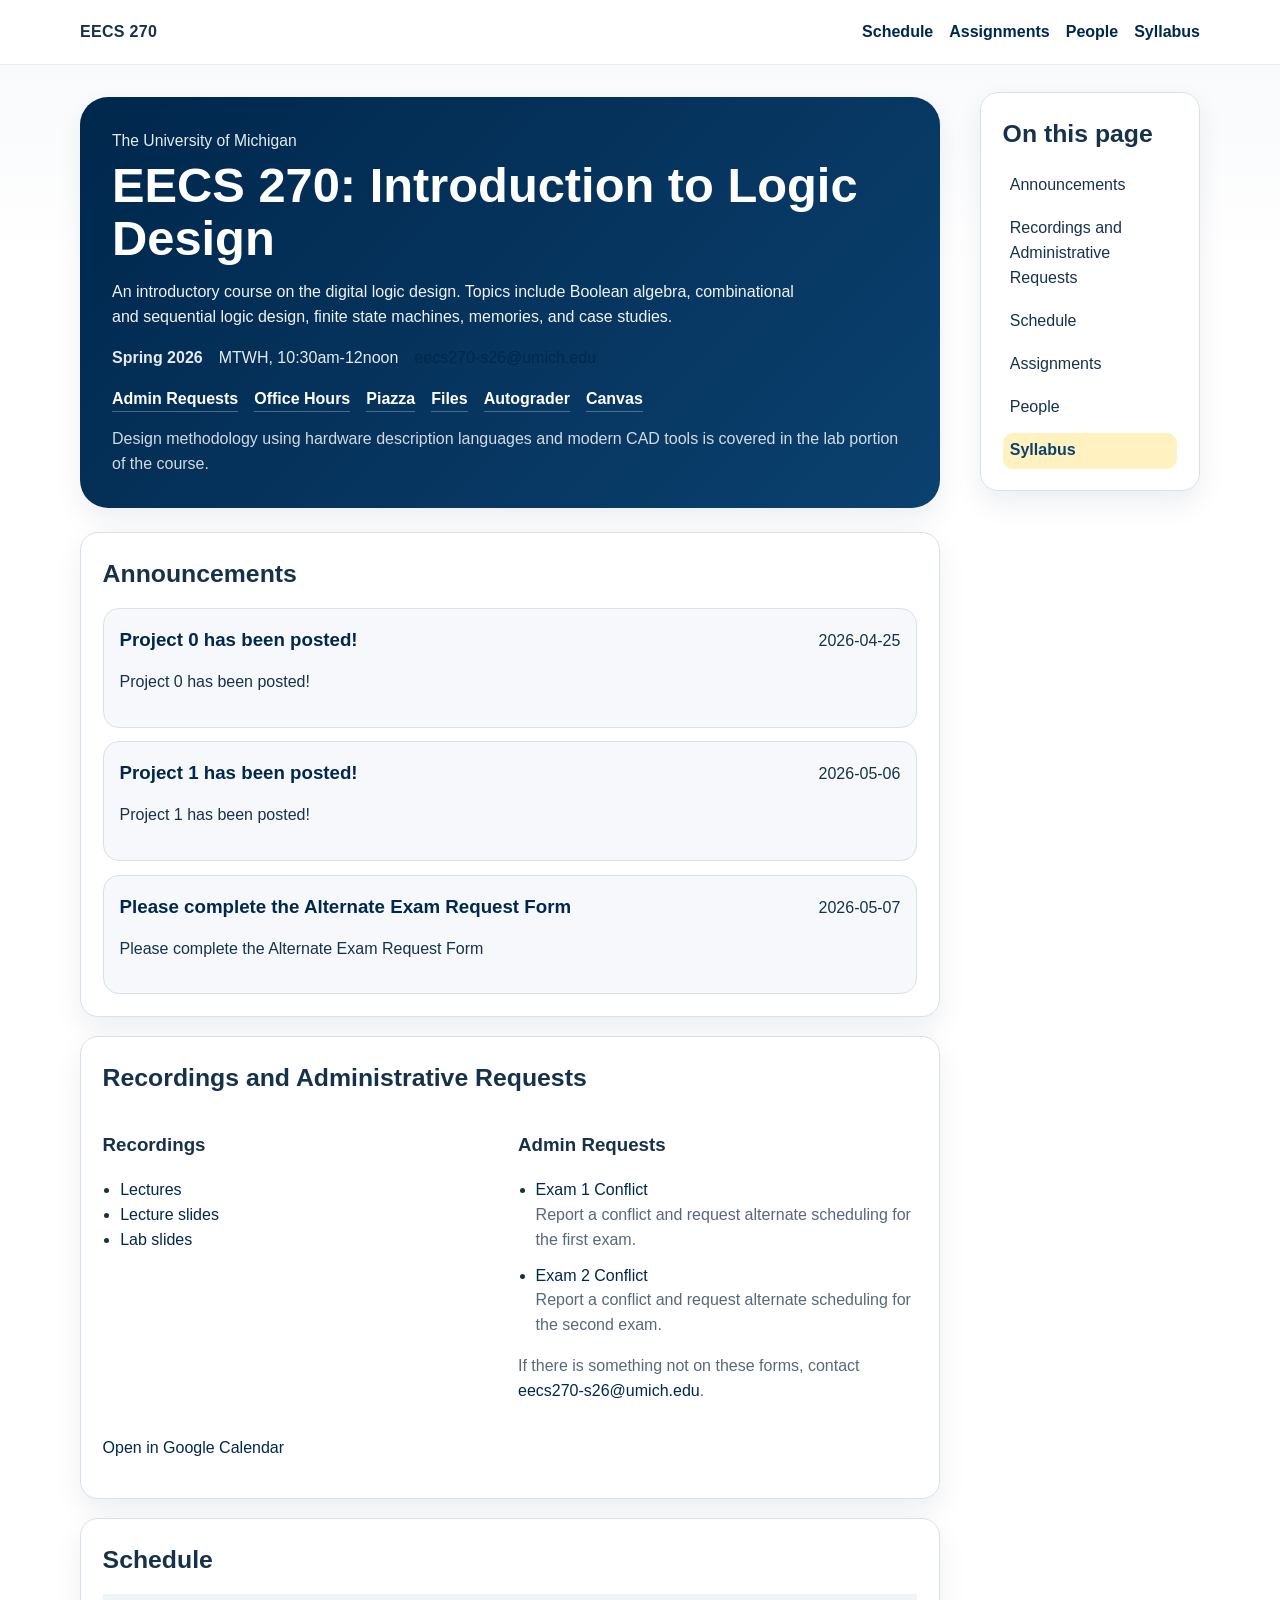
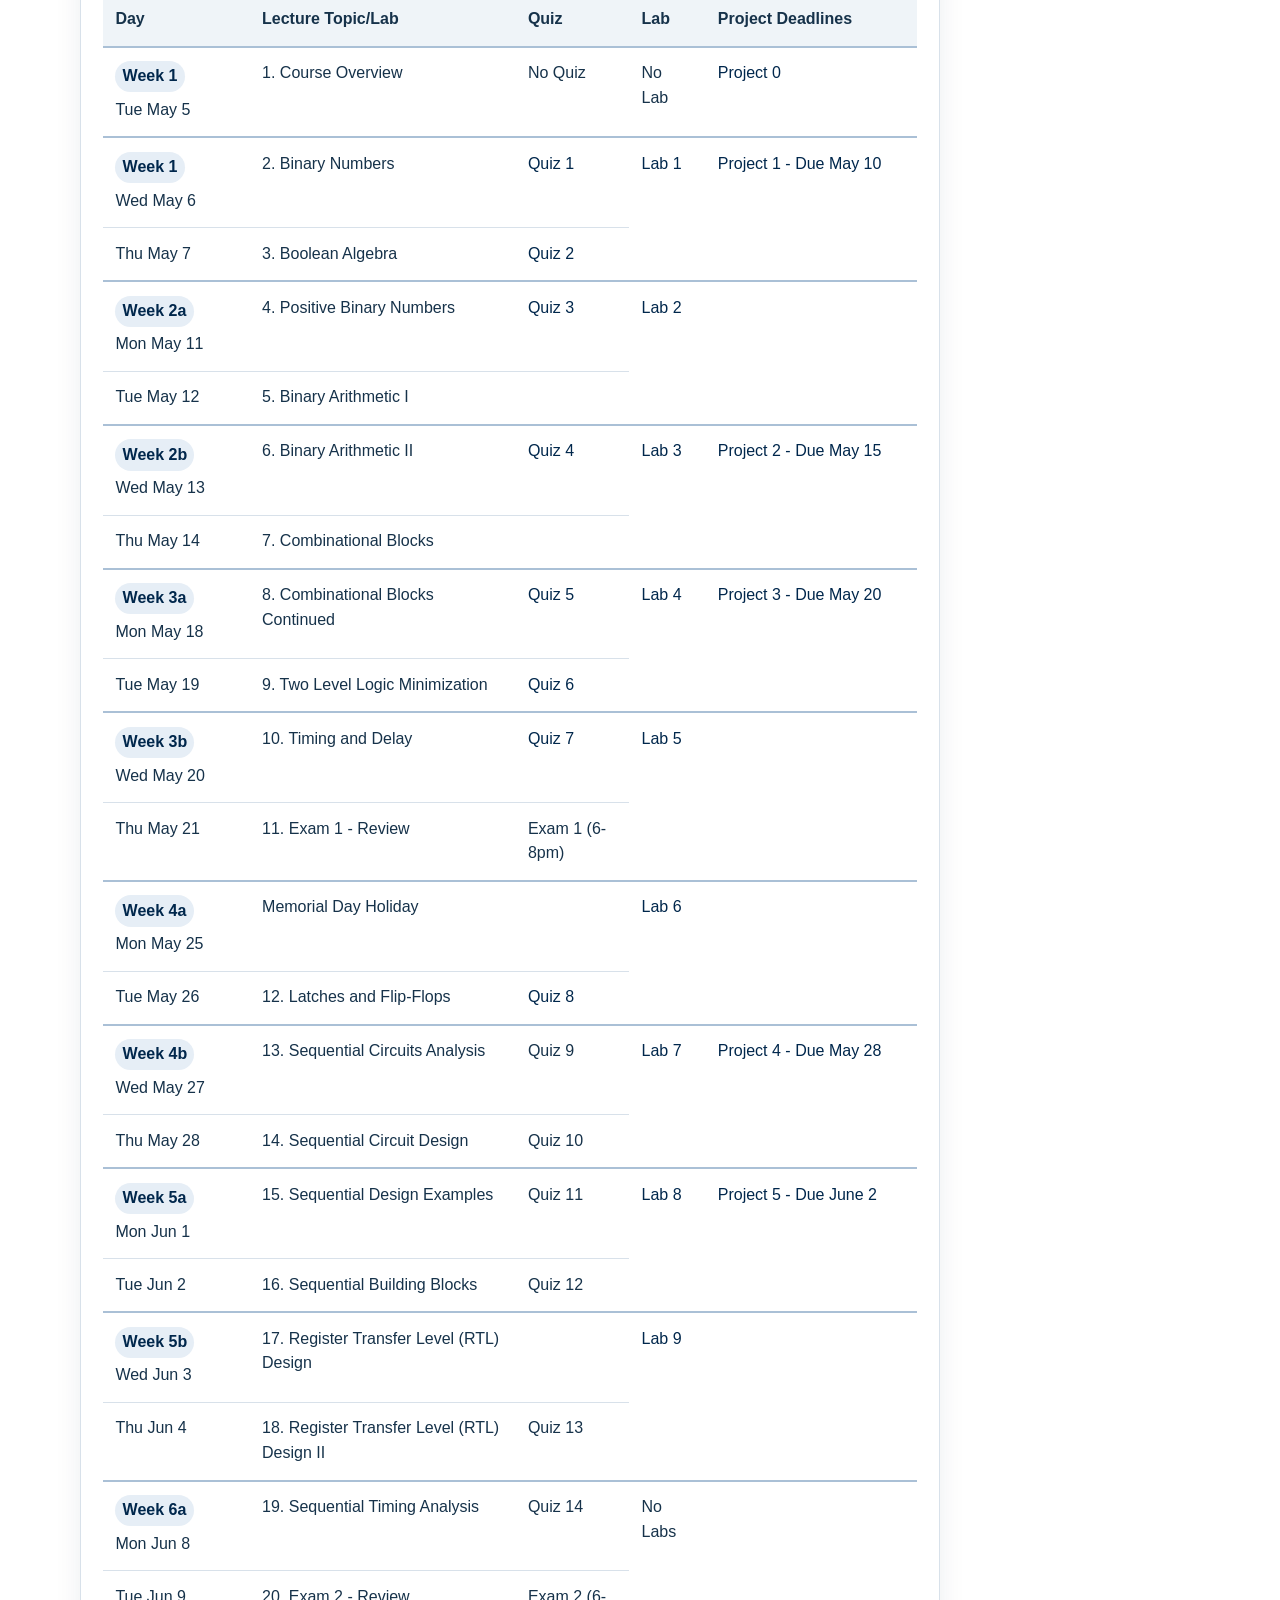
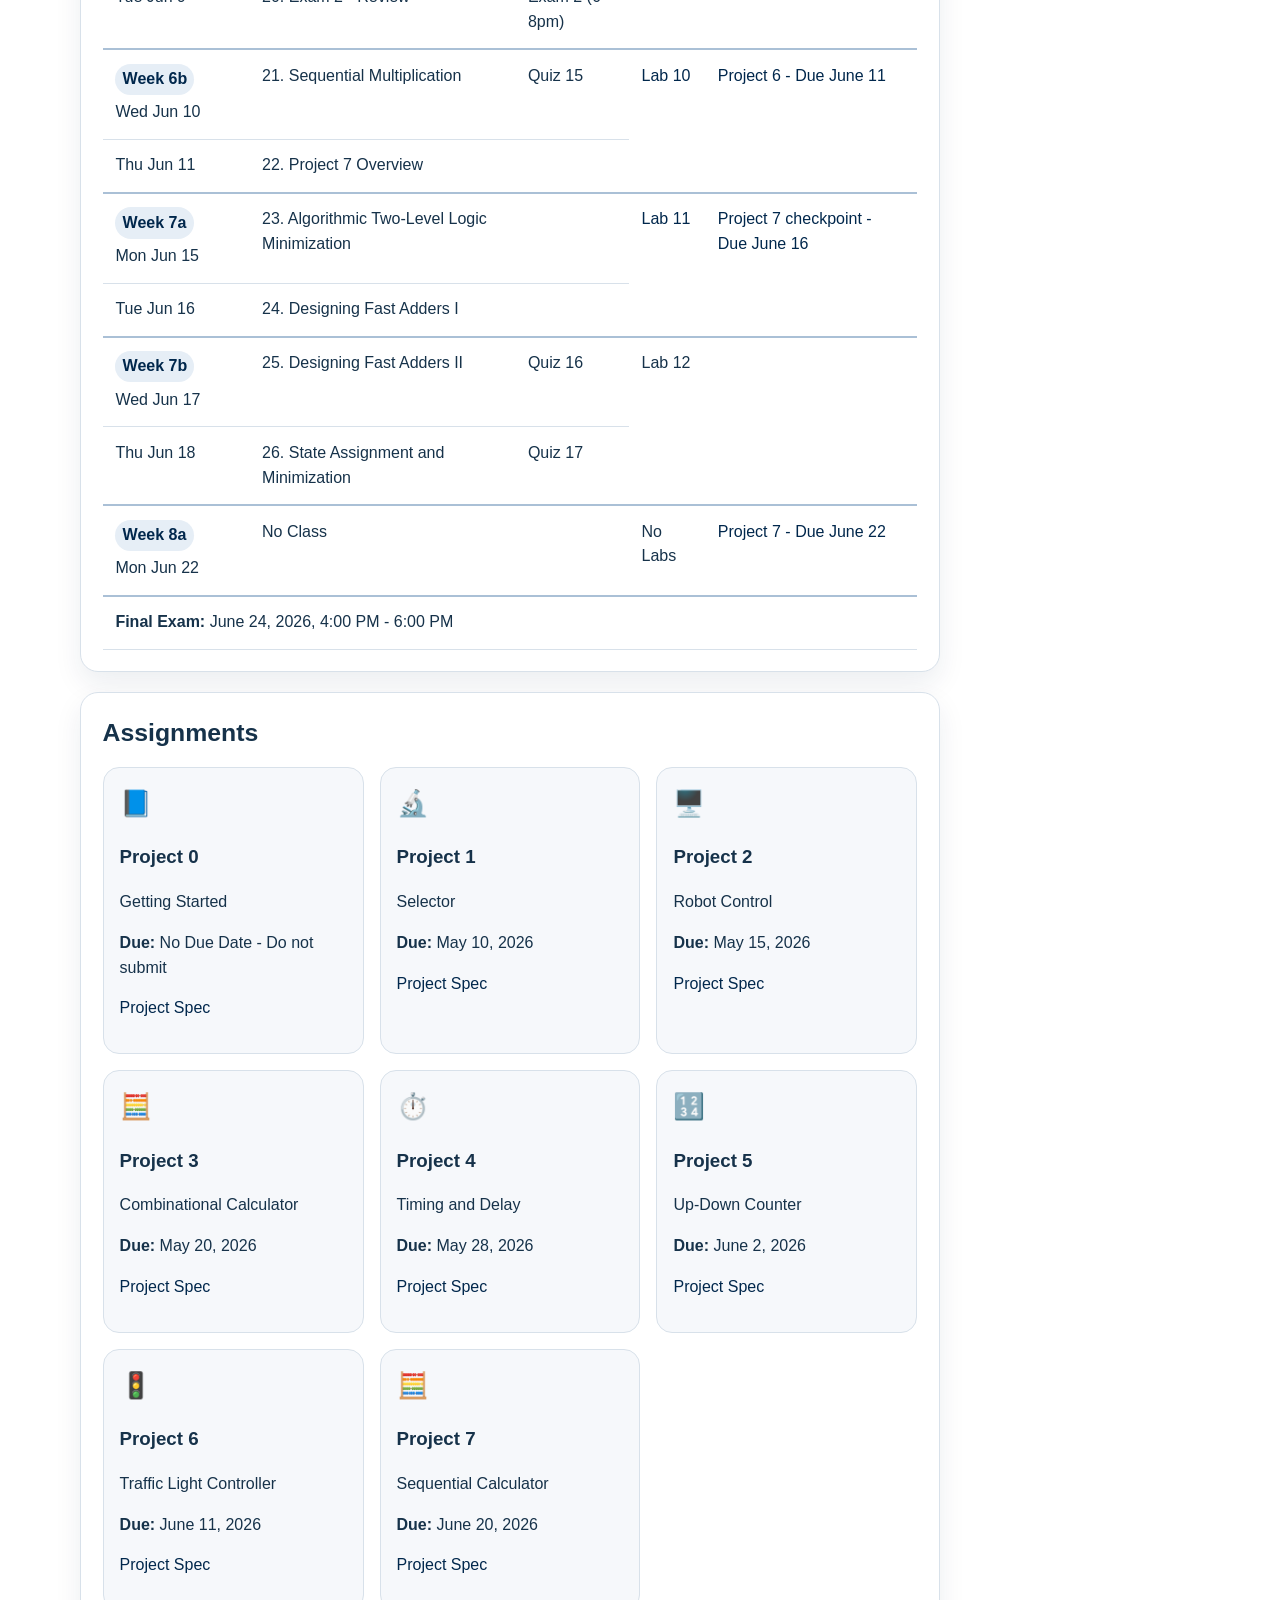
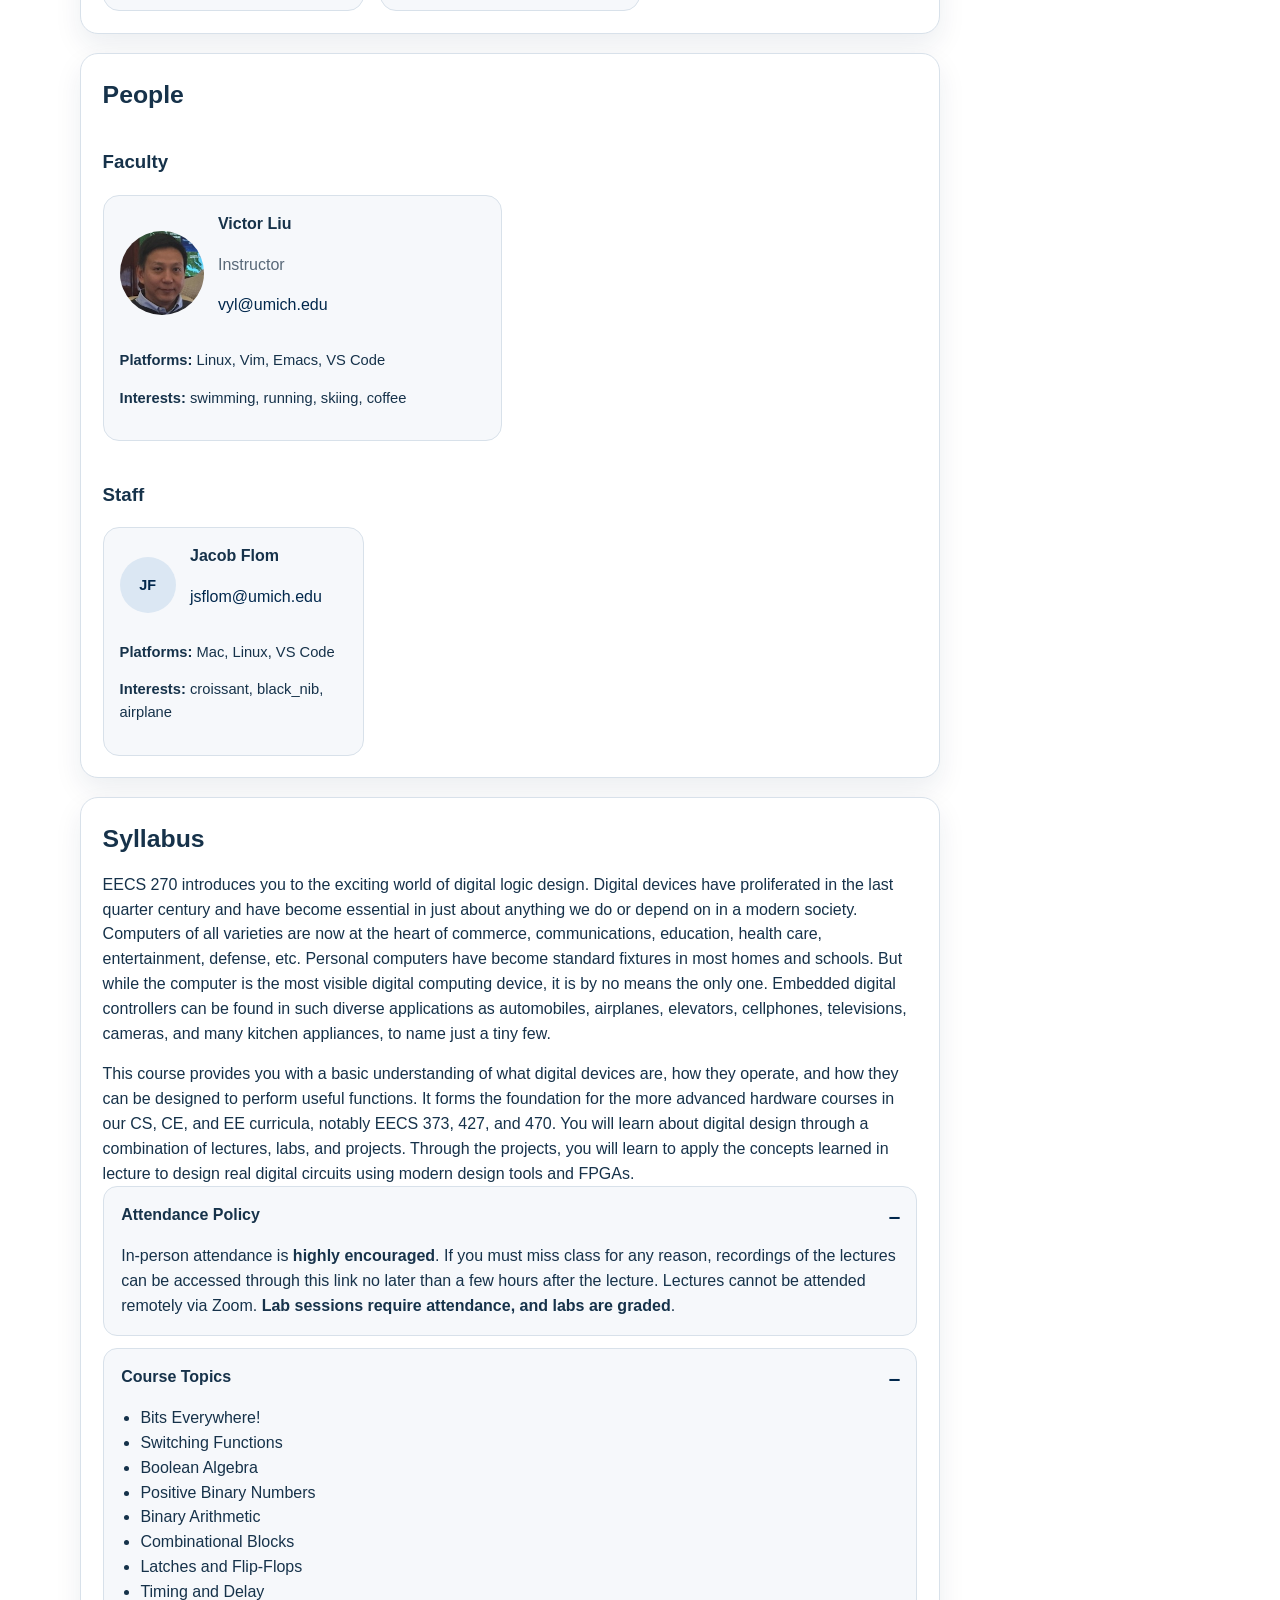
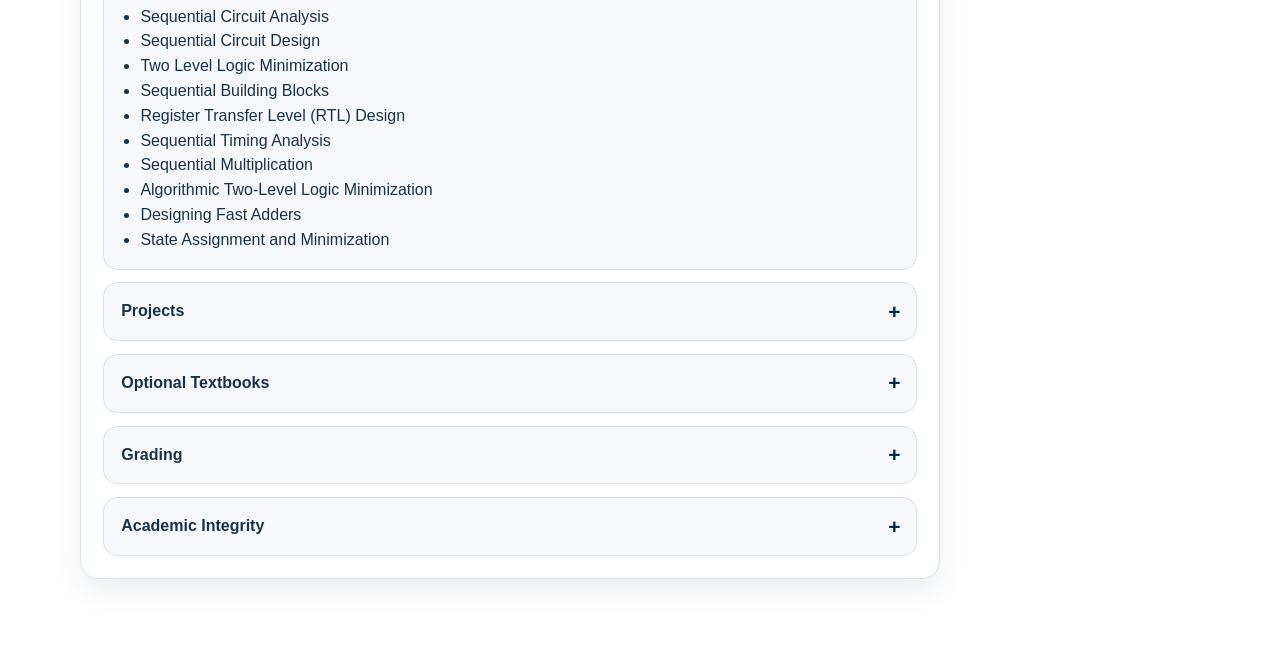
==== commit 2aa747b4: "update people" ====
--- a/index.html
+++ b/index.html
@@ -484,8 +484,8 @@
 <p><a href="mailto:vyl@umich.edu">vyl@umich.edu</a></p>
 </div>
 </div>
-<p class="small"><strong>Platforms:</strong> Windows, Linux, Vim, VS Code</p>
-<p class="small"><strong>Interests:</strong> swimming, man_running, man_skiing, coffee</p>
+<p class="small"><strong>Platforms:</strong> Linux, Vim, Emacs, VS Code</p>
+<p class="small"><strong>Interests:</strong> swimming, running, skiing, coffee</p>
 </article>
 
 </div>
@@ -507,21 +507,6 @@
 </div>
 <p class="small"><strong>Platforms:</strong> Mac, Linux, VS Code</p>
 <p class="small"><strong>Interests:</strong> croissant, black_nib, airplane</p>
-</article>
-
-<article class="card person-card">
-<div class="person-top compact">
-<div class="avatar-wrap small-avatar-wrap">
-<img class="avatar small-avatar" src="assets/headshots/owen.png" alt="Owen Hoffend" onerror="this.style.display='none'; this.nextElementSibling.style.display='grid';">
-<div class="avatar-fallback small-avatar-fallback" style="display:none">OH</div>
-</div>
-<div>
-<h4>Owen Hoffend</h4>
-<p><a href="mailto:ohoffend@umich.edu">ohoffend@umich.edu</a></p>
-</div>
-</div>
-<p class="small"><strong>Platforms:</strong> Mac, Linux, VS Code</p>
-<p class="small"><strong>Interests:</strong> books, man_dancing, cook</p>
 </article>
 
 </div>
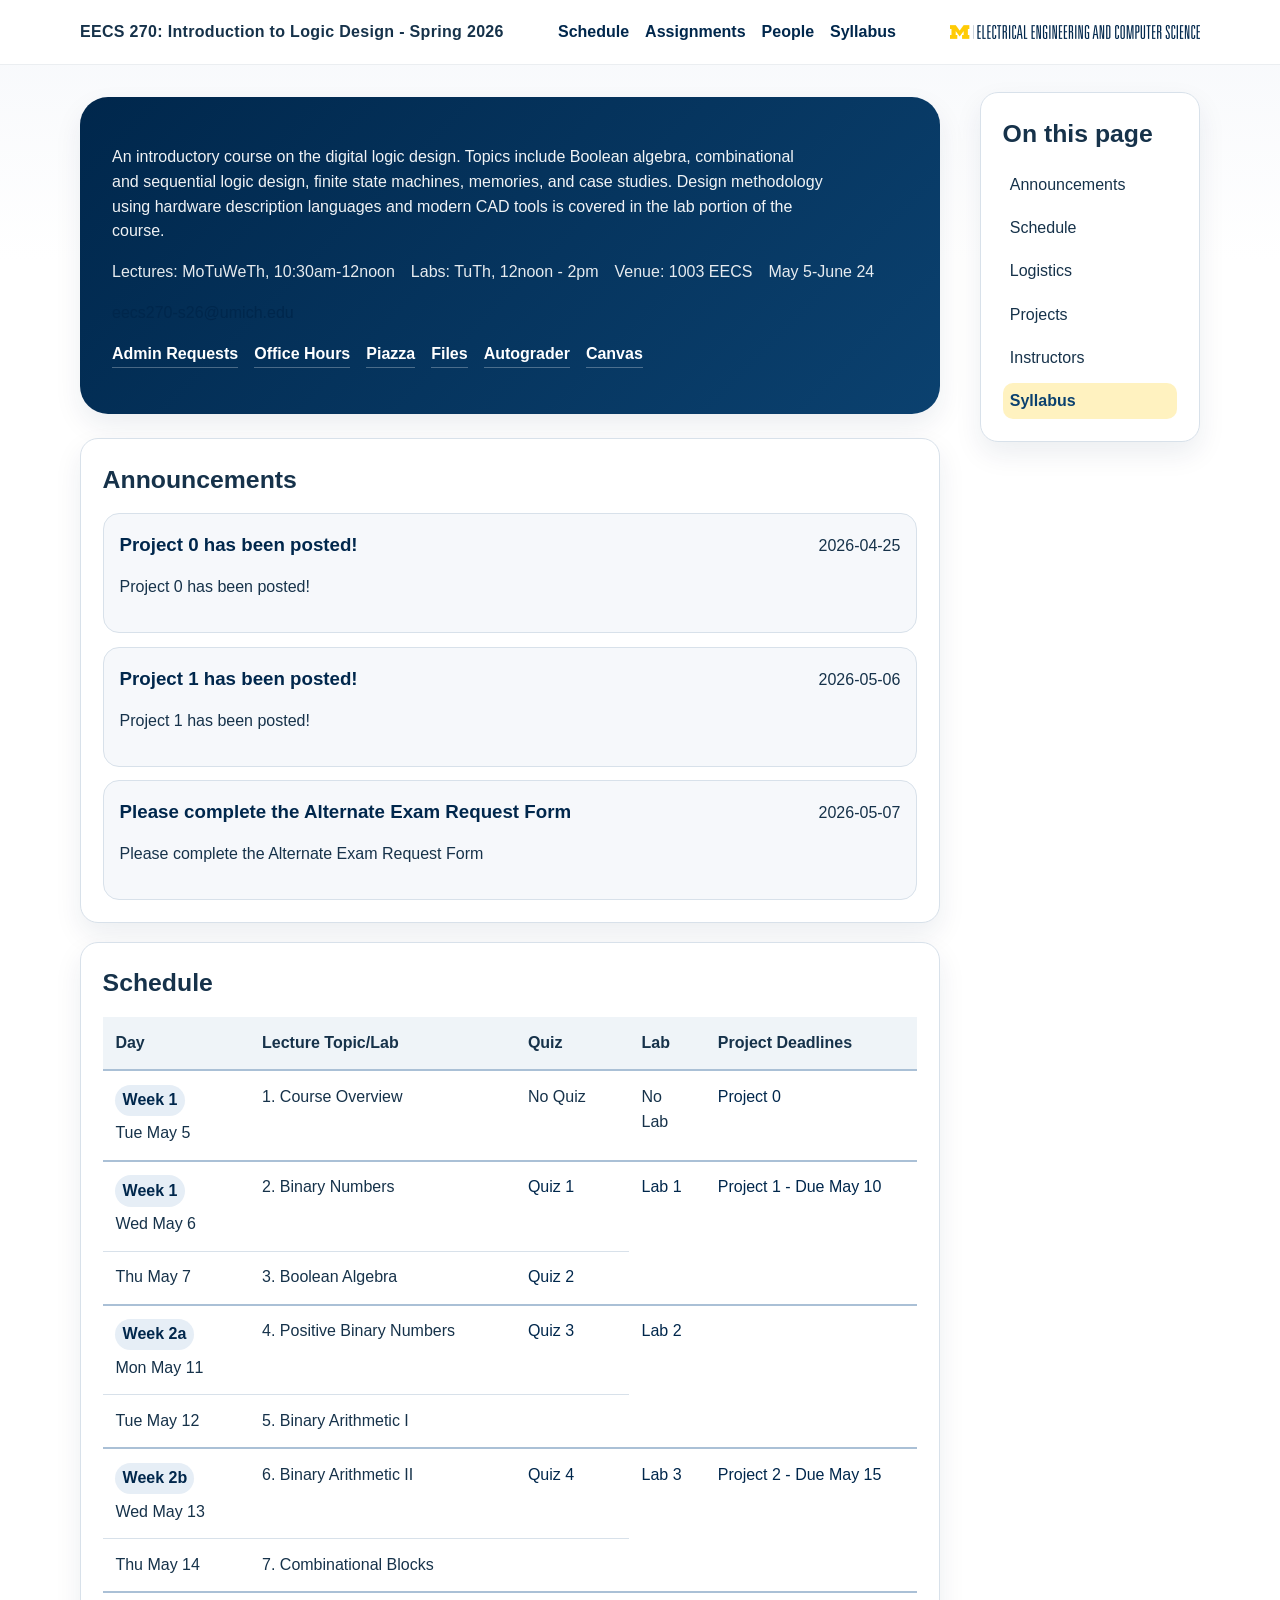
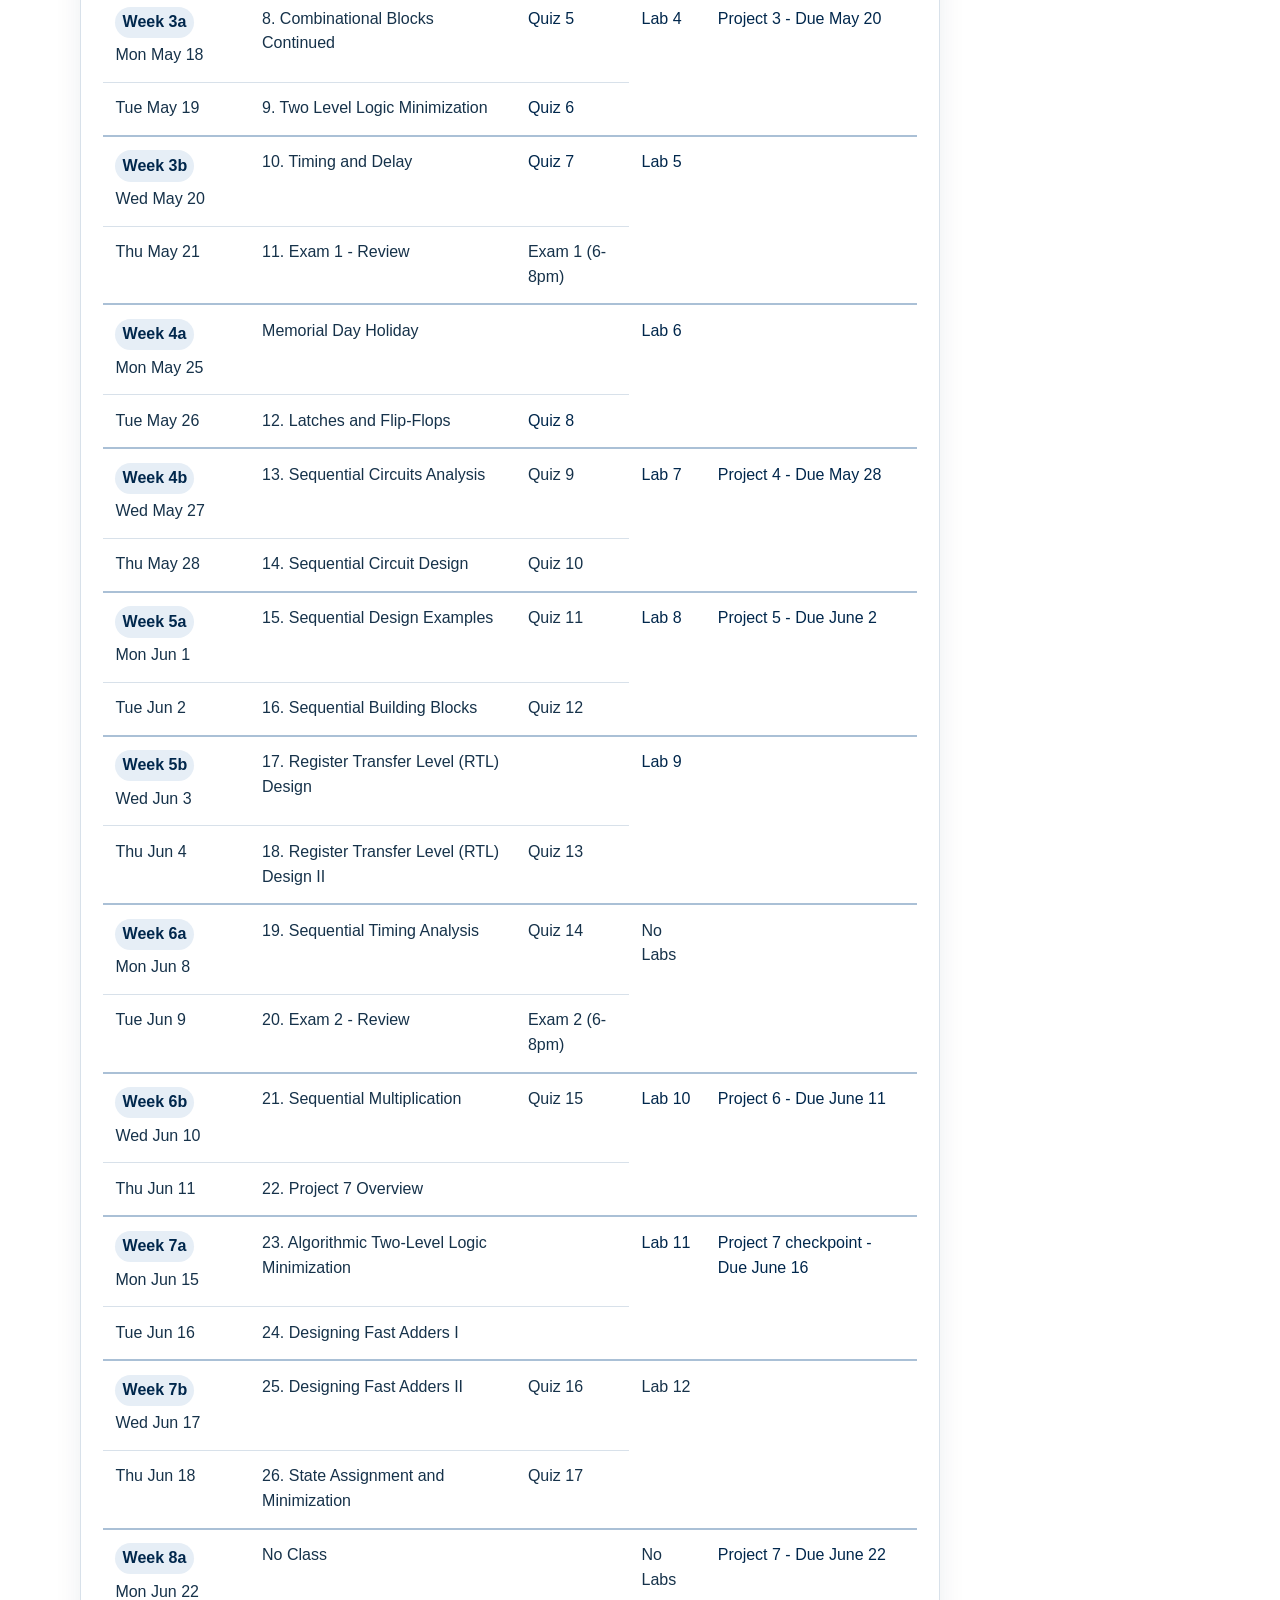
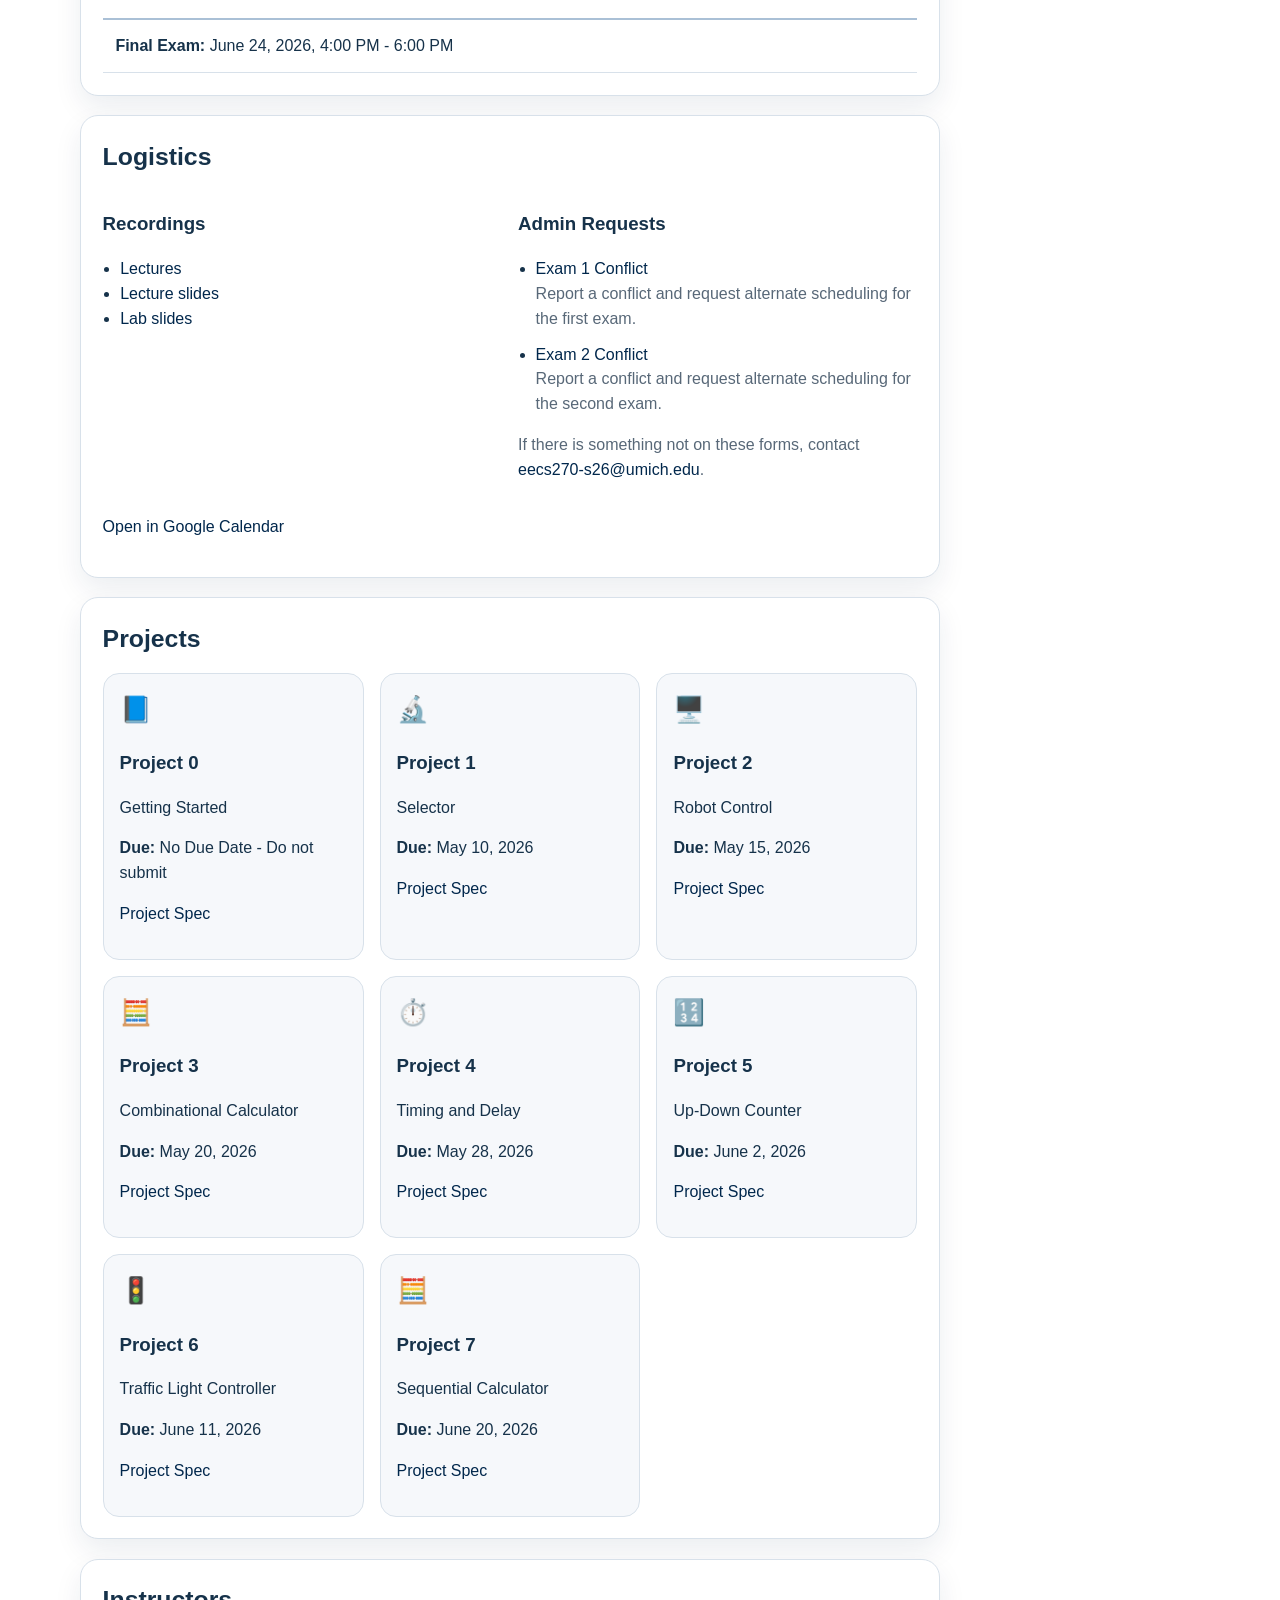
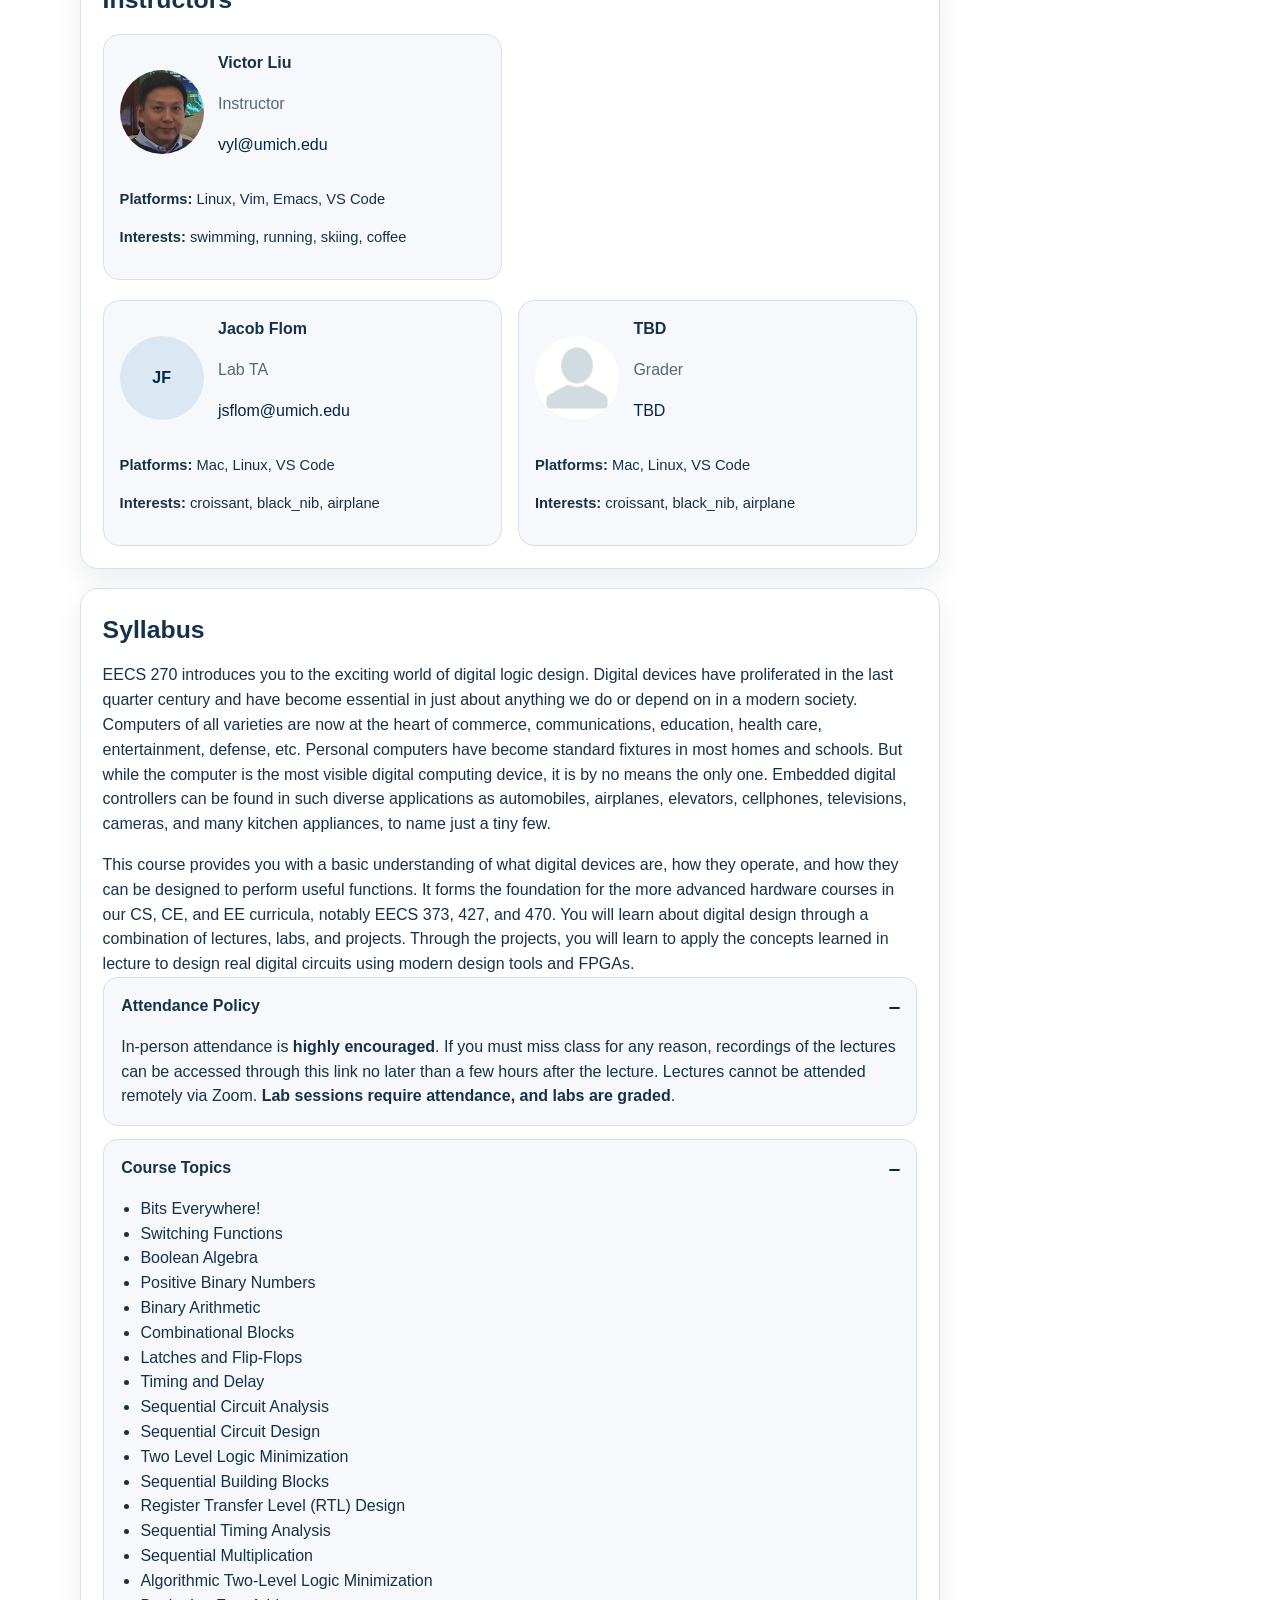
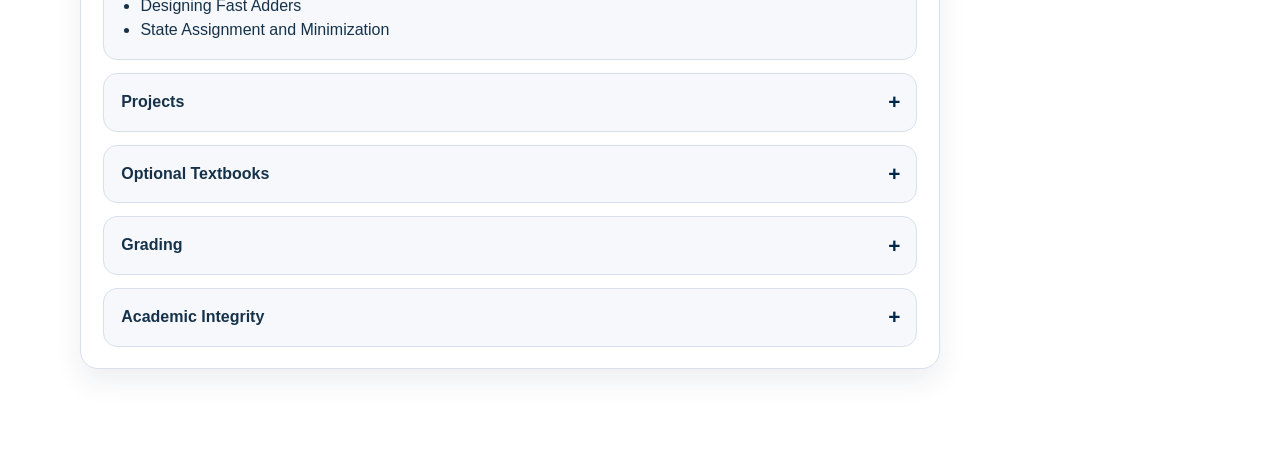
==== commit c1dd3321: "update people and logo" ====
--- a/index.html
+++ b/index.html
@@ -4,7 +4,7 @@
 <meta charset="utf-8">
 <meta name="viewport" content="width=device-width, initial-scale=1">
 <title>EECS 270: Introduction to Logic Design</title>
-<meta name="description" content="An introductory course on the digital logic design. Topics include Boolean algebra, combinational and sequential logic design, finite state machines, memories, and case studies.">
+<meta name="description" content="An introductory course on the digital logic design. Topics include Boolean algebra, combinational and sequential logic design, finite state machines, memories, and case studies. Design methodology using hardware description languages and modern CAD tools is covered in the lab portion of the course.">
 <link rel="icon" href="favicon.ico">
 <link rel="stylesheet" href="assets/css/style.css">
 <script defer src="assets/js/site.js"></script>
@@ -12,22 +12,25 @@
 <body>
 <header class="site-header">
 <div class="wrap topbar">
-<div class="brand">EECS 270</div>
+<div class="brand">EECS 270: Introduction to Logic Design - Spring 2026</div>
 <nav class="topnav" aria-label="Main navigation">
 <a href="#schedule">Schedule</a>
 <a href="#assignments">Assignments</a>
 <a href="#people">People</a>
 <a href="#syllabus">Syllabus</a>
 
-</nav></div></header>
+</nav>
+<img src=assets/headshots/EECS-informal.png width="250" />  
+</div></header>
 <main class="wrap page-grid">
 <section class="hero">
-<div class="hero-topline">The University of Michigan</div>
-<h1>EECS 270: Introduction to Logic Design</h1>
-<p class="dek">An introductory course on the digital logic design. Topics include Boolean algebra, combinational and sequential logic design, finite state machines, memories, and case studies.</p>
+<!--div class="hero-topline">The University of Michigan</div-->
+<p class="dek">An introductory course on the digital logic design. Topics include Boolean algebra, combinational and sequential logic design, finite state machines, memories, and case studies. Design methodology using hardware description languages and modern CAD tools is covered in the lab portion of the course.</p>
 <div class="meta">
-<span><strong>Spring 2026</strong></span>
-<span>MTWH, 10:30am-12noon</span>
+<span>Lectures: MoTuWeTh, 10:30am-12noon</span>
+<span>Labs: TuTh, 12noon - 2pm</span>
+<span>Venue: 1003 EECS</span>
+<span>May 5-June 24</span>
 <span><a href="mailto:eecs270-s26@umich.edu">eecs270-s26@umich.edu</a></span>
 </div>
 <div class="utility-links">
@@ -39,7 +42,7 @@
 <a href="https://umich.instructure.com/courses/838166" target="_blank" rel="noopener noreferrer">Canvas</a>
 
 </div>
-<p class="hero-note">Design methodology using hardware description languages and modern CAD tools is covered in the lab portion of the course.</p>
+
 </section>
 
 <aside class="toc panel">
@@ -79,8 +82,305 @@
 
 </div></section>
 
+<section id="schedule" class="panel toc-section">
+<h2>Schedule</h2>
+<div class="table-wrap"><table class="schedule-table">
+<thead><tr><th style="width: 18%;">Day</th><th>Lecture Topic/Lab</th><th>Quiz</th><th>Lab</th><th>Project Deadlines</th></tr></thead>
+<tbody>
+
+
+
+<tr class="week-start">
+<td><span class="week-badge">Week 1</span><br>Tue May 5</td>
+<td>1. Course Overview</td>
+<td>No Quiz</td>
+
+<td rowspan="1">No Lab</td>
+<td rowspan="1"><a href="https://umich.instructure.com/courses/815882/pages/project-0-majority-tutorial">Project 0</a></td>
+
+</tr>
+
+
+
+
+<tr class="week-start">
+<td><span class="week-badge">Week 1</span><br>Wed May 6</td>
+<td>2. Binary Numbers</td>
+<td><a href="https://umich.instructure.com/courses/815882/quizzes/478038">Quiz 1</a>
+
+<td rowspan="2"><a href="https://docs.google.com/presentation/d/1U5iCvafSVvtIpQM_L3RDRRCBCNBQCuXqSUlMwOoNgD4/edit?usp=sharing">Lab 1</a></td>
+<td rowspan="2"><a href="https://umich.instructure.com/courses/815882/pages/project-1-selector">Project 1 - Due May 10</a></td>
+
+</tr>
+
+<tr >
+<td>Thu May 7</td>
+<td>3. Boolean Algebra</td>
+<td><a href="https://umich.instructure.com/courses/815882/quizzes/473409">Quiz 2</a>
+
+</tr>
+
+
+
+
+<tr class="week-start">
+<td><span class="week-badge">Week 2a</span><br>Mon May 11</td>
+<td>4. Positive Binary Numbers</td>
+<td><a href="https://umich.instructure.com/courses/815882/quizzes/473401">Quiz 3</a>
+
+<td rowspan="2"><a href="https://docs.google.com/presentation/d/1exhVL3DRKOoLgMMMjHsVLiwlrlG3t3IEp0bBe_2Segk/edit?usp=sharing">Lab 2</a></td>
+<td rowspan="2"></td>
+
+</tr>
+
+<tr >
+<td>Tue May 12</td>
+<td>5. Binary Arithmetic I</td>
+<td></td>
+
+</tr>
+
+
+
+
+<tr class="week-start">
+<td><span class="week-badge">Week 2b</span><br>Wed May 13</td>
+<td>6. Binary Arithmetic II</td>
+<td><a href="https://umich.instructure.com/courses/815882/quizzes/473408">Quiz 4</a>
+
+<td rowspan="2"><a href="https://docs.google.com/presentation/d/1vpOnaewWv_pOG7tc6LLjIs8iBGA2tg8ywltO0GDzX7o/edit?usp=sharing">Lab 3</a></td>
+<td rowspan="2"><a href="https://umich.instructure.com/courses/815882/pages/project-2-robot-control">Project 2 - Due May 15</a></td>
+
+</tr>
+
+<tr >
+<td>Thu May 14</td>
+<td>7. Combinational Blocks</td>
+<td></td>
+
+</tr>
+
+
+
+
+<tr class="week-start">
+<td><span class="week-badge">Week 3a</span><br>Mon May 18</td>
+<td>8. Combinational Blocks Continued</td>
+<td><a href="https://umich.instructure.com/courses/815882/quizzes/473416">Quiz 5</a>
+
+<td rowspan="2"><a href="https://docs.google.com/presentation/d/1LzRBeulI5vhxurM_IpDCjy8iJ3HxVFoJ2IUh4yTzZSQ/edit?usp=sharing">Lab 4</a></td>
+<td rowspan="2"><a href="https://umich.instructure.com/courses/815882/pages/project-3-combinational-calculator">Project 3 - Due May 20</a></td>
+
+</tr>
+
+<tr >
+<td>Tue May 19</td>
+<td>9. Two Level Logic Minimization</td>
+<td><a href="https://umich.instructure.com/courses/815882/quizzes/473399">Quiz 6</a>
+
+</tr>
+
+
+
+
+<tr class="week-start">
+<td><span class="week-badge">Week 3b</span><br>Wed May 20</td>
+<td>10. Timing and Delay</td>
+<td><a href="https://umich.instructure.com/courses/815882/quizzes/473412">Quiz 7</a>
+
+<td rowspan="2"><a href="https://docs.google.com/presentation/d/1PEhVLh-o2tBh0Q7KOEAmQ1RgEQXVQmHYBQA888IOJrs/edit?usp=sharing">Lab 5</a></td>
+<td rowspan="2"></td>
+
+</tr>
+
+<tr >
+<td>Thu May 21</td>
+<td>11. Exam 1 - Review</td>
+<td>Exam 1 (6-8pm)</td>
+
+</tr>
+
+
+
+
+<tr class="week-start">
+<td><span class="week-badge">Week 4a</span><br>Mon May 25</td>
+<td>Memorial Day Holiday</td>
+<td></td>
+
+<td rowspan="2"><a href="https://docs.google.com/presentation/d/14cgOqrwjHA8qcnczbn7NlLSsM4qoxlHUQDT3xpSSDyA/edit?usp=sharing">Lab 6</a></td>
+<td rowspan="2"></td>
+
+</tr>
+
+<tr >
+<td>Tue May 26</td>
+<td>12. Latches and Flip-Flops</td>
+<td><a href="https://umich.instructure.com/courses/815882/quizzes/473404">Quiz 8</a>
+
+</tr>
+
+
+
+
+<tr class="week-start">
+<td><span class="week-badge">Week 4b</span><br>Wed May 27</td>
+<td>13. Sequential Circuits Analysis</td>
+<td>Quiz 9</td>
+
+<td rowspan="2"><a href="https://docs.google.com/presentation/d/1MCMiADPK8CTdHLE6L3jpt4HwTn4s1nvrj1TkQjCdz8M/edit?usp=sharing">Lab 7</a></td>
+<td rowspan="2"><a href="https://umich.instructure.com/courses/815882/pages/project-4-timing-and-delay">Project 4 - Due May 28</a></td>
+
+</tr>
+
+<tr >
+<td>Thu May 28</td>
+<td>14. Sequential Circuit Design</td>
+<td>Quiz 10</td>
+
+</tr>
+
+
+
+
+<tr class="week-start">
+<td><span class="week-badge">Week 5a</span><br>Mon Jun 1</td>
+<td>15. Sequential Design Examples</td>
+<td>Quiz 11</td>
+
+<td rowspan="2"><a href="https://docs.google.com/presentation/d/1vFPPKt0tJcL5nn9CH6MbQHlEyhreuXQEn05ef4hj-xc/edit?usp=sharing">Lab 8</a></td>
+<td rowspan="2"><a href="https://umich.instructure.com/courses/815882/pages/project-5-up-down-counter">Project 5 - Due June 2</a></td>
+
+</tr>
+
+<tr >
+<td>Tue Jun 2</td>
+<td>16. Sequential Building Blocks</td>
+<td>Quiz 12</td>
+
+</tr>
+
+
+
+
+<tr class="week-start">
+<td><span class="week-badge">Week 5b</span><br>Wed Jun 3</td>
+<td>17. Register Transfer Level (RTL) Design</td>
+<td></td>
+
+<td rowspan="2"><a href="https://docs.google.com/presentation/d/1-PmtshVIUwbO53_zrcDilOj0NWI2xuEUiJNb5PnTwp8/edit?usp=sharing">Lab 9</a></td>
+<td rowspan="2"></td>
+
+</tr>
+
+<tr >
+<td>Thu Jun 4</td>
+<td>18. Register Transfer Level (RTL) Design II</td>
+<td>Quiz 13</td>
+
+</tr>
+
+
+
+
+<tr class="week-start">
+<td><span class="week-badge">Week 6a</span><br>Mon Jun 8</td>
+<td>19. Sequential Timing Analysis</td>
+<td>Quiz 14</td>
+
+<td rowspan="2">No Labs</td>
+<td rowspan="2"></td>
+
+</tr>
+
+<tr >
+<td>Tue Jun 9</td>
+<td>20. Exam 2 - Review</td>
+<td>Exam 2 (6-8pm)</td>
+
+</tr>
+
+
+
+
+<tr class="week-start">
+<td><span class="week-badge">Week 6b</span><br>Wed Jun 10</td>
+<td>21. Sequential Multiplication</td>
+<td>Quiz 15</td>
+
+<td rowspan="2"><a href="https://docs.google.com/presentation/d/1gDuTjf-9muEz0Po2I3u-bs2vq4g7dY-Uaa72vsGf5WA/edit?usp=sharing">Lab 10</a></td>
+<td rowspan="2"><a href="https://umich.instructure.com/courses/815882/pages/project-6-traffic-light-controller">Project 6 - Due June 11</a></td>
+
+</tr>
+
+<tr >
+<td>Thu Jun 11</td>
+<td>22. Project 7 Overview</td>
+<td></td>
+
+</tr>
+
+
+
+
+<tr class="week-start">
+<td><span class="week-badge">Week 7a</span><br>Mon Jun 15</td>
+<td>23. Algorithmic Two-Level Logic Minimization</td>
+<td></td>
+
+<td rowspan="2"><a href="https://docs.google.com/presentation/d/14ymikqY3zmGnWVHD94_UFKIKM0oUFIsDaX1fQYepcgc/edit?usp=sharing">Lab 11</a></td>
+<td rowspan="2"><a href="https://umich.instructure.com/courses/815882/pages/project-7-sequential-calculator">Project 7 checkpoint - Due June 16</a></td>
+
+</tr>
+
+<tr >
+<td>Tue Jun 16</td>
+<td>24. Designing Fast Adders I</td>
+<td></td>
+
+</tr>
+
+
+
+
+<tr class="week-start">
+<td><span class="week-badge">Week 7b</span><br>Wed Jun 17</td>
+<td>25. Designing Fast Adders II</td>
+<td>Quiz 16</td>
+
+<td rowspan="2">Lab 12</td>
+<td rowspan="2"></td>
+
+</tr>
+
+<tr >
+<td>Thu Jun 18</td>
+<td>26. State Assignment and Minimization</td>
+<td>Quiz 17</td>
+
+</tr>
+
+
+
+
+<tr class="week-start">
+<td><span class="week-badge">Week 8a</span><br>Mon Jun 22</td>
+<td>No Class</td>
+<td></td>
+
+<td rowspan="1">No Labs</td>
+<td rowspan="1"><a href="https://umich.instructure.com/courses/815882/pages/project-7-sequential-calculator">Project 7 - Due June 22</a></td>
+
+</tr>
+
+
+<tr class="week-start"><td colspan="5"><strong>Final Exam:</strong> June 24, 2026, 4:00 PM - 6:00 PM</td></tr>
+</tbody>
+</table></div>
+</section>
+
 <section id="recordings-admin" class="panel toc-section">
-<h2>Recordings and Administrative Requests</h2>
+<h2>Logistics</h2>
 <div class="two-col">
 <div><h3>Recordings</h3><ul class="link-list">
 <li><a href="https://umich.instructure.com/courses/838166/external_tools/80215" target="_blank" rel="noopener noreferrer">Lectures</a></li>
@@ -97,305 +397,8 @@
 <p class="calendar-link"><a href="https://calendar.google.com/calendar/u/0?cid=Y18yM2QxZjNlMWVkNmI2NDlkYTNlMTcxNTRhMjBkYTI0ZDU1ZTEyNTg0NGMzZmEyMmIxNWRmZmUzMTZiNmJhMDhlQGdyb3VwLmNhbGVuZGFyLmdvb2dsZS5jb20" target="_blank" rel="noopener noreferrer">Open in Google Calendar</a></p>
 </section>
 
-<section id="schedule" class="panel toc-section">
-<h2>Schedule</h2>
-<div class="table-wrap"><table class="schedule-table">
-<thead><tr><th style="width: 18%;">Day</th><th>Lecture Topic/Lab</th><th>Quiz</th><th>Lab</th><th>Project Deadlines</th></tr></thead>
-<tbody>
-
-
-
-<tr class="week-start">
-<td><span class="week-badge">Week 1</span><br>Tue May 5</td>
-<td>1. Course Overview</td>
-<td>No Quiz</td>
-
-<td rowspan="1">No Lab</td>
-<td rowspan="1"><a href="https://umich.instructure.com/courses/815882/pages/project-0-majority-tutorial">Project 0</a></td>
-
-</tr>
-
-
-
-
-<tr class="week-start">
-<td><span class="week-badge">Week 1</span><br>Wed May 6</td>
-<td>2. Binary Numbers</td>
-<td><a href="https://umich.instructure.com/courses/815882/quizzes/478038">Quiz 1</a>
-
-<td rowspan="2"><a href="https://docs.google.com/presentation/d/1U5iCvafSVvtIpQM_L3RDRRCBCNBQCuXqSUlMwOoNgD4/edit?usp=sharing">Lab 1</a></td>
-<td rowspan="2"><a href="https://umich.instructure.com/courses/815882/pages/project-1-selector">Project 1 - Due May 10</a></td>
-
-</tr>
-
-<tr >
-<td>Thu May 7</td>
-<td>3. Boolean Algebra</td>
-<td><a href="https://umich.instructure.com/courses/815882/quizzes/473409">Quiz 2</a>
-
-</tr>
-
-
-
-
-<tr class="week-start">
-<td><span class="week-badge">Week 2a</span><br>Mon May 11</td>
-<td>4. Positive Binary Numbers</td>
-<td><a href="https://umich.instructure.com/courses/815882/quizzes/473401">Quiz 3</a>
-
-<td rowspan="2"><a href="https://docs.google.com/presentation/d/1exhVL3DRKOoLgMMMjHsVLiwlrlG3t3IEp0bBe_2Segk/edit?usp=sharing">Lab 2</a></td>
-<td rowspan="2"></td>
-
-</tr>
-
-<tr >
-<td>Tue May 12</td>
-<td>5. Binary Arithmetic I</td>
-<td></td>
-
-</tr>
-
-
-
-
-<tr class="week-start">
-<td><span class="week-badge">Week 2b</span><br>Wed May 13</td>
-<td>6. Binary Arithmetic II</td>
-<td><a href="https://umich.instructure.com/courses/815882/quizzes/473408">Quiz 4</a>
-
-<td rowspan="2"><a href="https://docs.google.com/presentation/d/1vpOnaewWv_pOG7tc6LLjIs8iBGA2tg8ywltO0GDzX7o/edit?usp=sharing">Lab 3</a></td>
-<td rowspan="2"><a href="https://umich.instructure.com/courses/815882/pages/project-2-robot-control">Project 2 - Due May 15</a></td>
-
-</tr>
-
-<tr >
-<td>Thu May 14</td>
-<td>7. Combinational Blocks</td>
-<td></td>
-
-</tr>
-
-
-
-
-<tr class="week-start">
-<td><span class="week-badge">Week 3a</span><br>Mon May 18</td>
-<td>8. Combinational Blocks Continued</td>
-<td><a href="https://umich.instructure.com/courses/815882/quizzes/473416">Quiz 5</a>
-
-<td rowspan="2"><a href="https://docs.google.com/presentation/d/1LzRBeulI5vhxurM_IpDCjy8iJ3HxVFoJ2IUh4yTzZSQ/edit?usp=sharing">Lab 4</a></td>
-<td rowspan="2"><a href="https://umich.instructure.com/courses/815882/pages/project-3-combinational-calculator">Project 3 - Due May 20</a></td>
-
-</tr>
-
-<tr >
-<td>Tue May 19</td>
-<td>9. Two Level Logic Minimization</td>
-<td><a href="https://umich.instructure.com/courses/815882/quizzes/473399">Quiz 6</a>
-
-</tr>
-
-
-
-
-<tr class="week-start">
-<td><span class="week-badge">Week 3b</span><br>Wed May 20</td>
-<td>10. Timing and Delay</td>
-<td><a href="https://umich.instructure.com/courses/815882/quizzes/473412">Quiz 7</a>
-
-<td rowspan="2"><a href="https://docs.google.com/presentation/d/1PEhVLh-o2tBh0Q7KOEAmQ1RgEQXVQmHYBQA888IOJrs/edit?usp=sharing">Lab 5</a></td>
-<td rowspan="2"></td>
-
-</tr>
-
-<tr >
-<td>Thu May 21</td>
-<td>11. Exam 1 - Review</td>
-<td>Exam 1 (6-8pm)</td>
-
-</tr>
-
-
-
-
-<tr class="week-start">
-<td><span class="week-badge">Week 4a</span><br>Mon May 25</td>
-<td>Memorial Day Holiday</td>
-<td></td>
-
-<td rowspan="2"><a href="https://docs.google.com/presentation/d/14cgOqrwjHA8qcnczbn7NlLSsM4qoxlHUQDT3xpSSDyA/edit?usp=sharing">Lab 6</a></td>
-<td rowspan="2"></td>
-
-</tr>
-
-<tr >
-<td>Tue May 26</td>
-<td>12. Latches and Flip-Flops</td>
-<td><a href="https://umich.instructure.com/courses/815882/quizzes/473404">Quiz 8</a>
-
-</tr>
-
-
-
-
-<tr class="week-start">
-<td><span class="week-badge">Week 4b</span><br>Wed May 27</td>
-<td>13. Sequential Circuits Analysis</td>
-<td>Quiz 9</td>
-
-<td rowspan="2"><a href="https://docs.google.com/presentation/d/1MCMiADPK8CTdHLE6L3jpt4HwTn4s1nvrj1TkQjCdz8M/edit?usp=sharing">Lab 7</a></td>
-<td rowspan="2"><a href="https://umich.instructure.com/courses/815882/pages/project-4-timing-and-delay">Project 4 - Due May 28</a></td>
-
-</tr>
-
-<tr >
-<td>Thu May 28</td>
-<td>14. Sequential Circuit Design</td>
-<td>Quiz 10</td>
-
-</tr>
-
-
-
-
-<tr class="week-start">
-<td><span class="week-badge">Week 5a</span><br>Mon Jun 1</td>
-<td>15. Sequential Design Examples</td>
-<td>Quiz 11</td>
-
-<td rowspan="2"><a href="https://docs.google.com/presentation/d/1vFPPKt0tJcL5nn9CH6MbQHlEyhreuXQEn05ef4hj-xc/edit?usp=sharing">Lab 8</a></td>
-<td rowspan="2"><a href="https://umich.instructure.com/courses/815882/pages/project-5-up-down-counter">Project 5 - Due June 2</a></td>
-
-</tr>
-
-<tr >
-<td>Tue Jun 2</td>
-<td>16. Sequential Building Blocks</td>
-<td>Quiz 12</td>
-
-</tr>
-
-
-
-
-<tr class="week-start">
-<td><span class="week-badge">Week 5b</span><br>Wed Jun 3</td>
-<td>17. Register Transfer Level (RTL) Design</td>
-<td></td>
-
-<td rowspan="2"><a href="https://docs.google.com/presentation/d/1-PmtshVIUwbO53_zrcDilOj0NWI2xuEUiJNb5PnTwp8/edit?usp=sharing">Lab 9</a></td>
-<td rowspan="2"></td>
-
-</tr>
-
-<tr >
-<td>Thu Jun 4</td>
-<td>18. Register Transfer Level (RTL) Design II</td>
-<td>Quiz 13</td>
-
-</tr>
-
-
-
-
-<tr class="week-start">
-<td><span class="week-badge">Week 6a</span><br>Mon Jun 8</td>
-<td>19. Sequential Timing Analysis</td>
-<td>Quiz 14</td>
-
-<td rowspan="2">No Labs</td>
-<td rowspan="2"></td>
-
-</tr>
-
-<tr >
-<td>Tue Jun 9</td>
-<td>20. Exam 2 - Review</td>
-<td>Exam 2 (6-8pm)</td>
-
-</tr>
-
-
-
-
-<tr class="week-start">
-<td><span class="week-badge">Week 6b</span><br>Wed Jun 10</td>
-<td>21. Sequential Multiplication</td>
-<td>Quiz 15</td>
-
-<td rowspan="2"><a href="https://docs.google.com/presentation/d/1gDuTjf-9muEz0Po2I3u-bs2vq4g7dY-Uaa72vsGf5WA/edit?usp=sharing">Lab 10</a></td>
-<td rowspan="2"><a href="https://umich.instructure.com/courses/815882/pages/project-6-traffic-light-controller">Project 6 - Due June 11</a></td>
-
-</tr>
-
-<tr >
-<td>Thu Jun 11</td>
-<td>22. Project 7 Overview</td>
-<td></td>
-
-</tr>
-
-
-
-
-<tr class="week-start">
-<td><span class="week-badge">Week 7a</span><br>Mon Jun 15</td>
-<td>23. Algorithmic Two-Level Logic Minimization</td>
-<td></td>
-
-<td rowspan="2"><a href="https://docs.google.com/presentation/d/14ymikqY3zmGnWVHD94_UFKIKM0oUFIsDaX1fQYepcgc/edit?usp=sharing">Lab 11</a></td>
-<td rowspan="2"><a href="https://umich.instructure.com/courses/815882/pages/project-7-sequential-calculator">Project 7 checkpoint - Due June 16</a></td>
-
-</tr>
-
-<tr >
-<td>Tue Jun 16</td>
-<td>24. Designing Fast Adders I</td>
-<td></td>
-
-</tr>
-
-
-
-
-<tr class="week-start">
-<td><span class="week-badge">Week 7b</span><br>Wed Jun 17</td>
-<td>25. Designing Fast Adders II</td>
-<td>Quiz 16</td>
-
-<td rowspan="2">Lab 12</td>
-<td rowspan="2"></td>
-
-</tr>
-
-<tr >
-<td>Thu Jun 18</td>
-<td>26. State Assignment and Minimization</td>
-<td>Quiz 17</td>
-
-</tr>
-
-
-
-
-<tr class="week-start">
-<td><span class="week-badge">Week 8a</span><br>Mon Jun 22</td>
-<td>No Class</td>
-<td></td>
-
-<td rowspan="1">No Labs</td>
-<td rowspan="1"><a href="https://umich.instructure.com/courses/815882/pages/project-7-sequential-calculator">Project 7 - Due June 22</a></td>
-
-</tr>
-
-
-<tr class="week-start"><td colspan="5"><strong>Final Exam:</strong> June 24, 2026, 4:00 PM - 6:00 PM</td></tr>
-</tbody>
-</table></div>
-</section>
-
 <section id="assignments" class="panel toc-section">
-<h2>Assignments</h2>
+<h2>Projects</h2>
 <div class="cards-3">
 
 <article class="card assignment-card">
@@ -466,10 +469,10 @@
 </section>
 
 <section id="people" class="panel toc-section">
-<h2>People</h2>
+<h2>Instructors</h2>
 <div class="people-grid-full">
 <div>
-<h3>Faculty</h3>
+<!--h3>Faculty</h3-->
 <div class="cards-2">
 
 <article class="card person-card">
@@ -491,18 +494,35 @@
 </div>
 </div>
 <div>
-<h3>Staff</h3>
-<div class="cards-3">
+<!--h3>Staff</h3-->
+<div class="cards-2">
 
 <article class="card person-card">
 <div class="person-top compact">
-<div class="avatar-wrap small-avatar-wrap">
-<img class="avatar small-avatar" src="assets/headshots/flom.png" alt="Jacob Flom" onerror="this.style.display='none'; this.nextElementSibling.style.display='grid';">
-<div class="avatar-fallback small-avatar-fallback" style="display:none">JF</div>
+<div class="avatar-wrap avatar-wrap">
+<img class="avatar avatar" src="assets/headshots/flom.png" alt="Jacob Flom" onerror="this.style.display='none'; this.nextElementSibling.style.display='grid';">
+<div class="avatar-fallback avatar-fallback" style="display:none">JF</div>
 </div>
 <div>
 <h4>Jacob Flom</h4>
+<p class="muted">Lab TA</p>
 <p><a href="mailto:jsflom@umich.edu">jsflom@umich.edu</a></p>
+</div>
+</div>
+<p class="small"><strong>Platforms:</strong> Mac, Linux, VS Code</p>
+<p class="small"><strong>Interests:</strong> croissant, black_nib, airplane</p>
+</article>
+
+<article class="card person-card">
+<div class="person-top compact">
+<div class="avatar-wrap avatar-wrap">
+<img class="avatar avatar" src="assets/headshots/ANONYMOUS.jpg" alt="TBD" onerror="this.style.display='none'; this.nextElementSibling.style.display='grid';">
+<div class="avatar-fallback avatar-fallback" style="display:none">T</div>
+</div>
+<div>
+<h4>TBD</h4>
+<p class="muted">Grader</p>
+<p><a href="mailto:TBD">TBD</a></p>
 </div>
 </div>
 <p class="small"><strong>Platforms:</strong> Mac, Linux, VS Code</p>
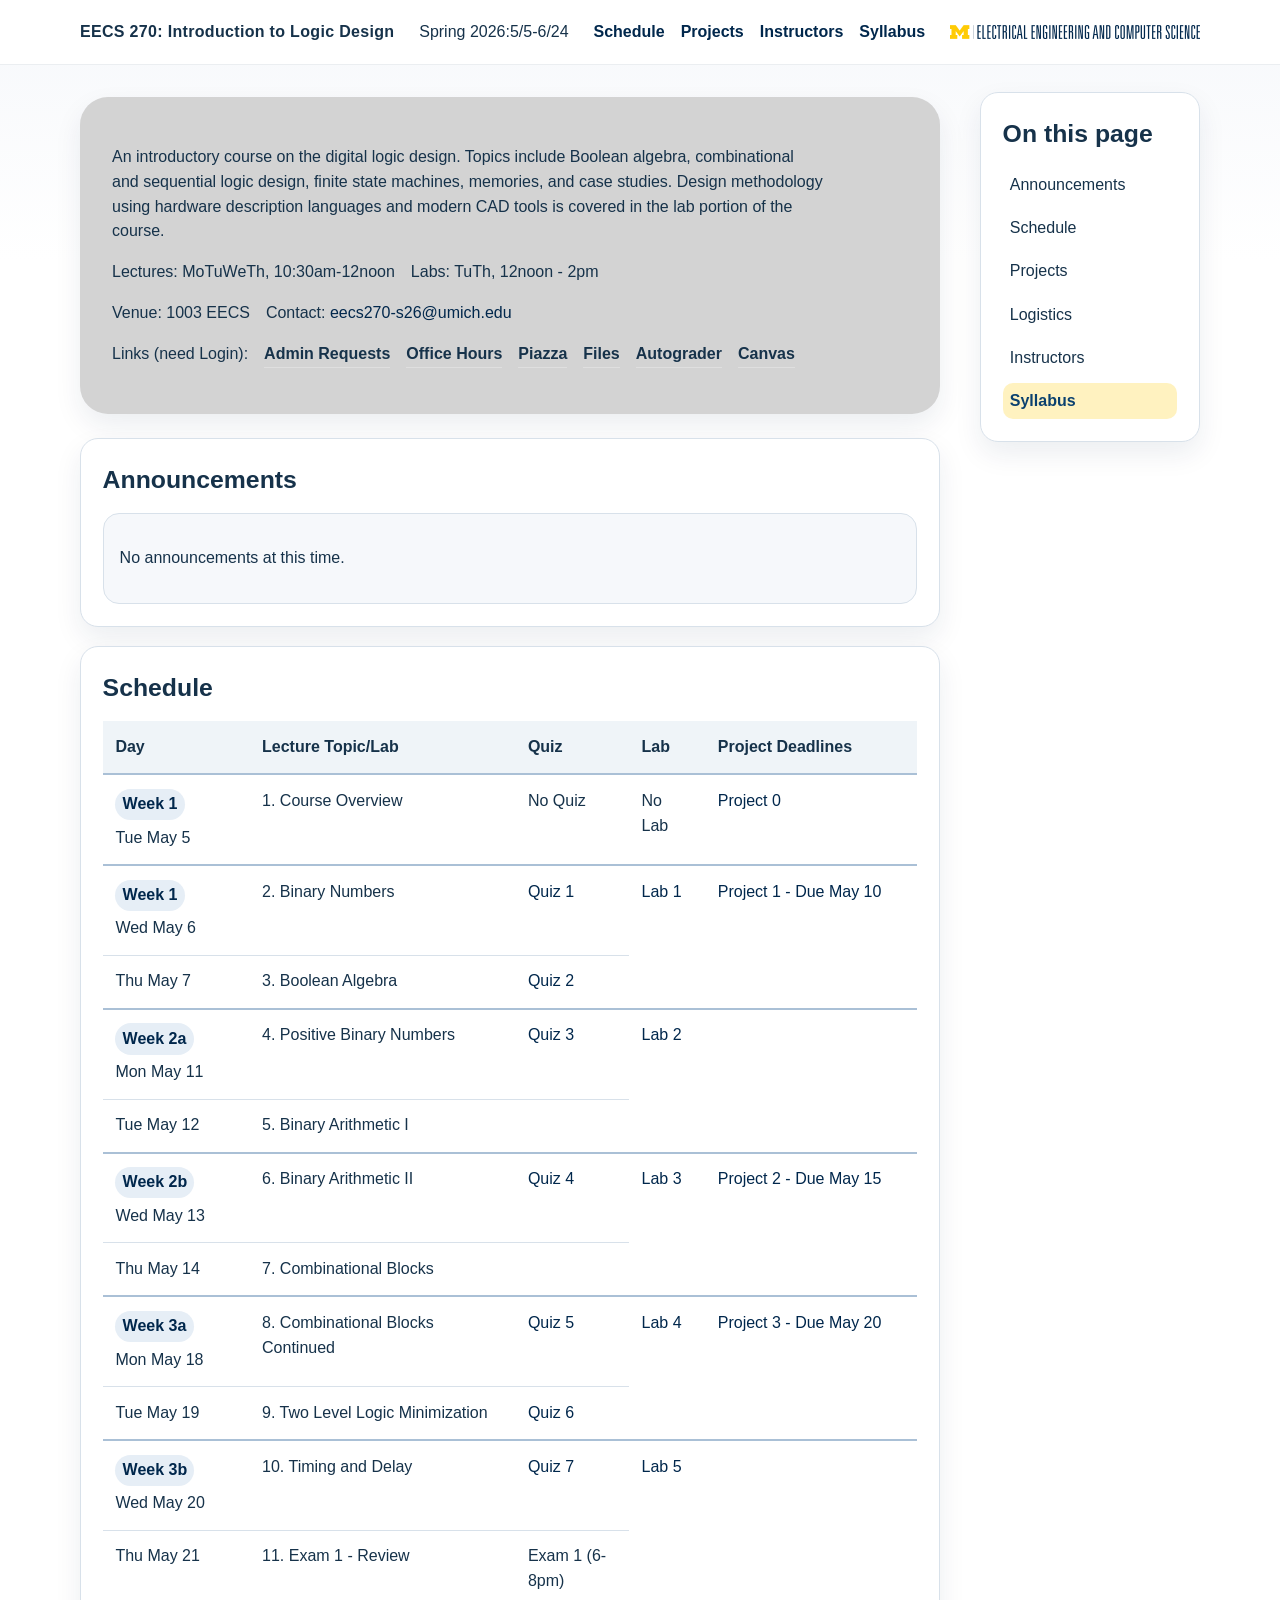
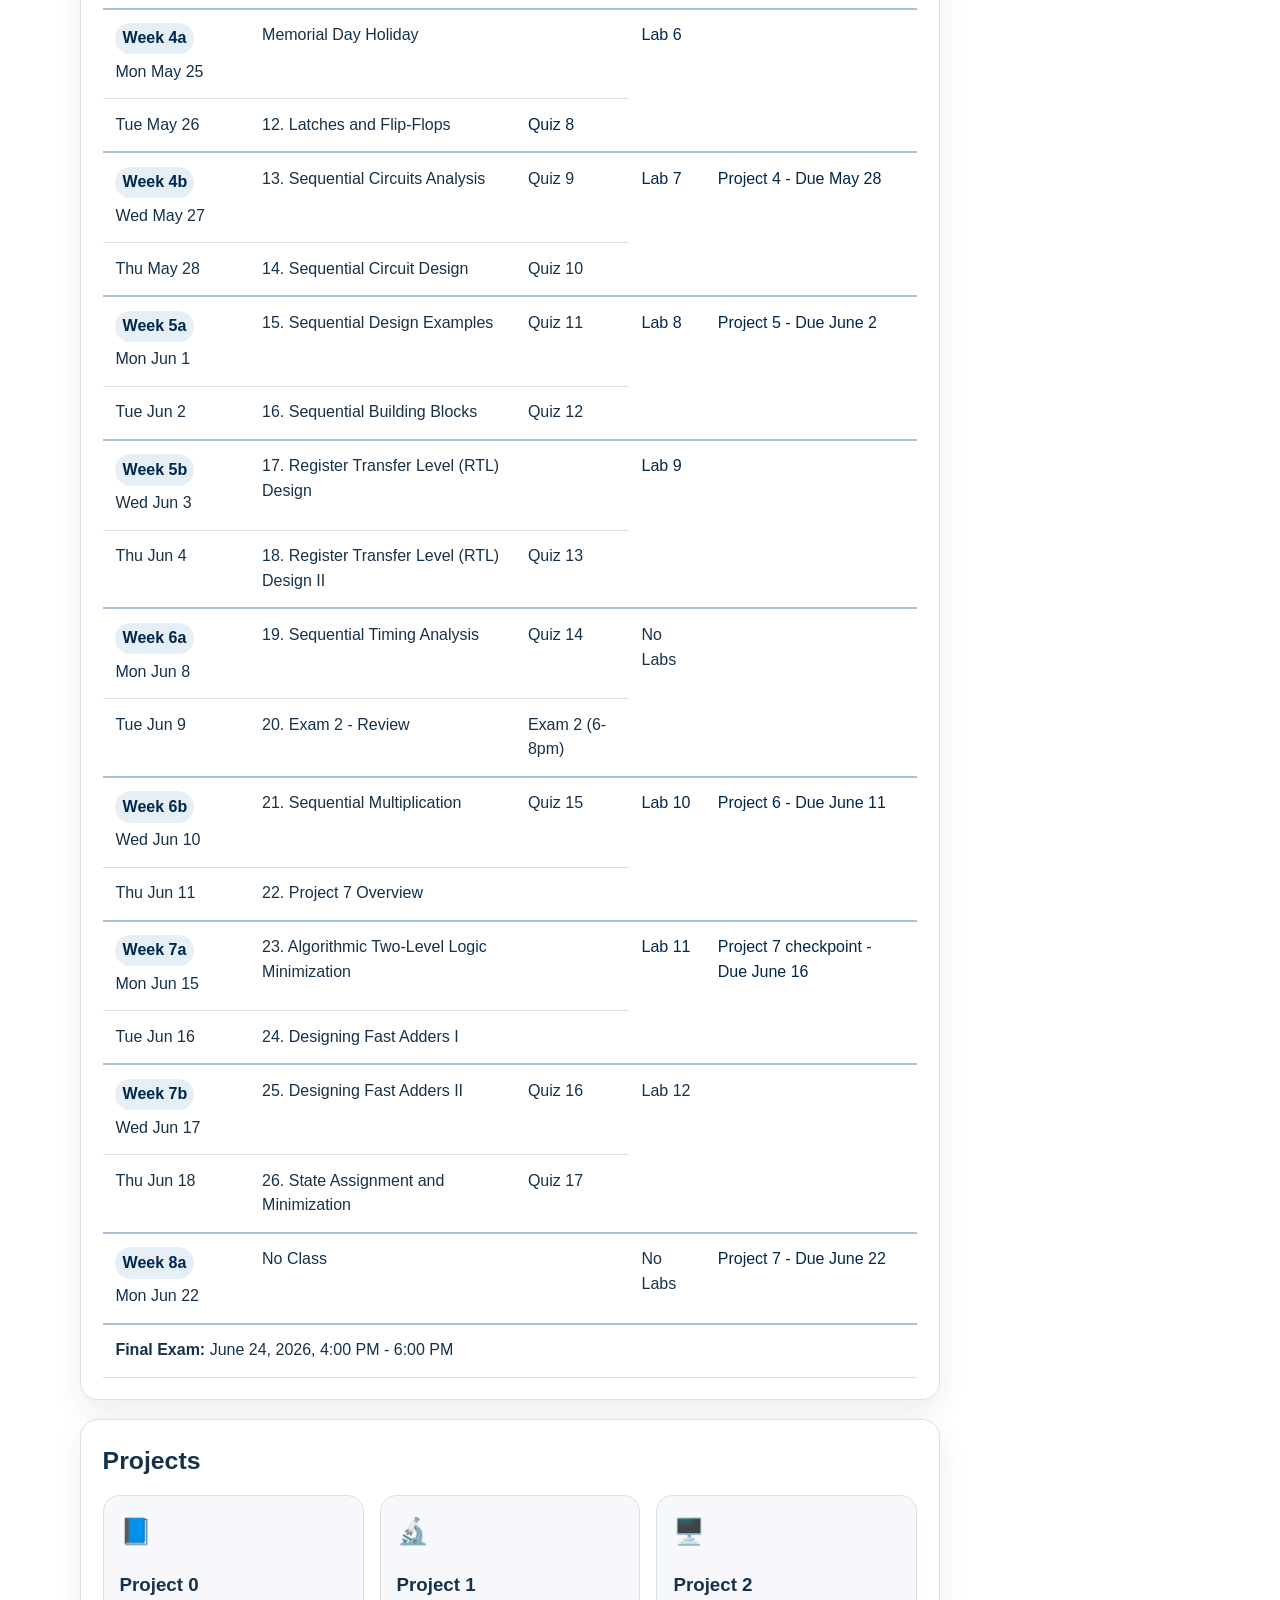
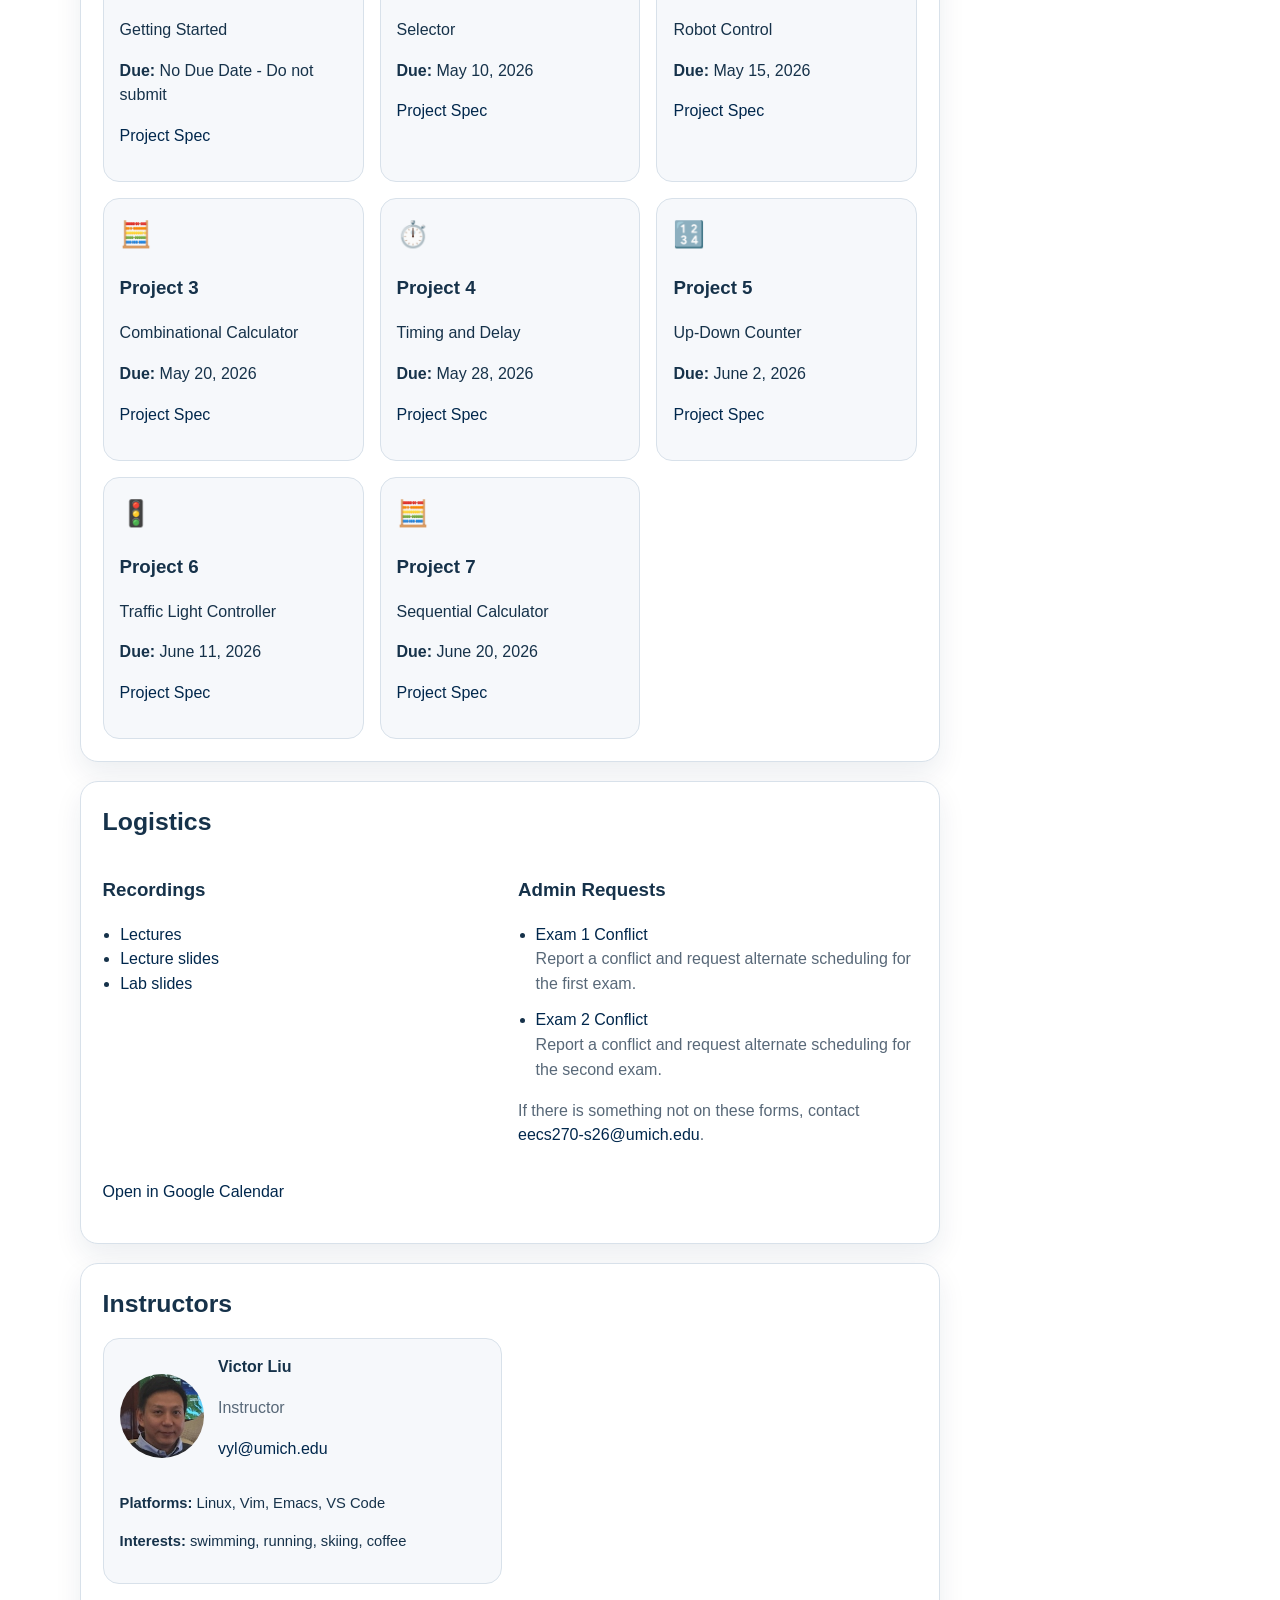
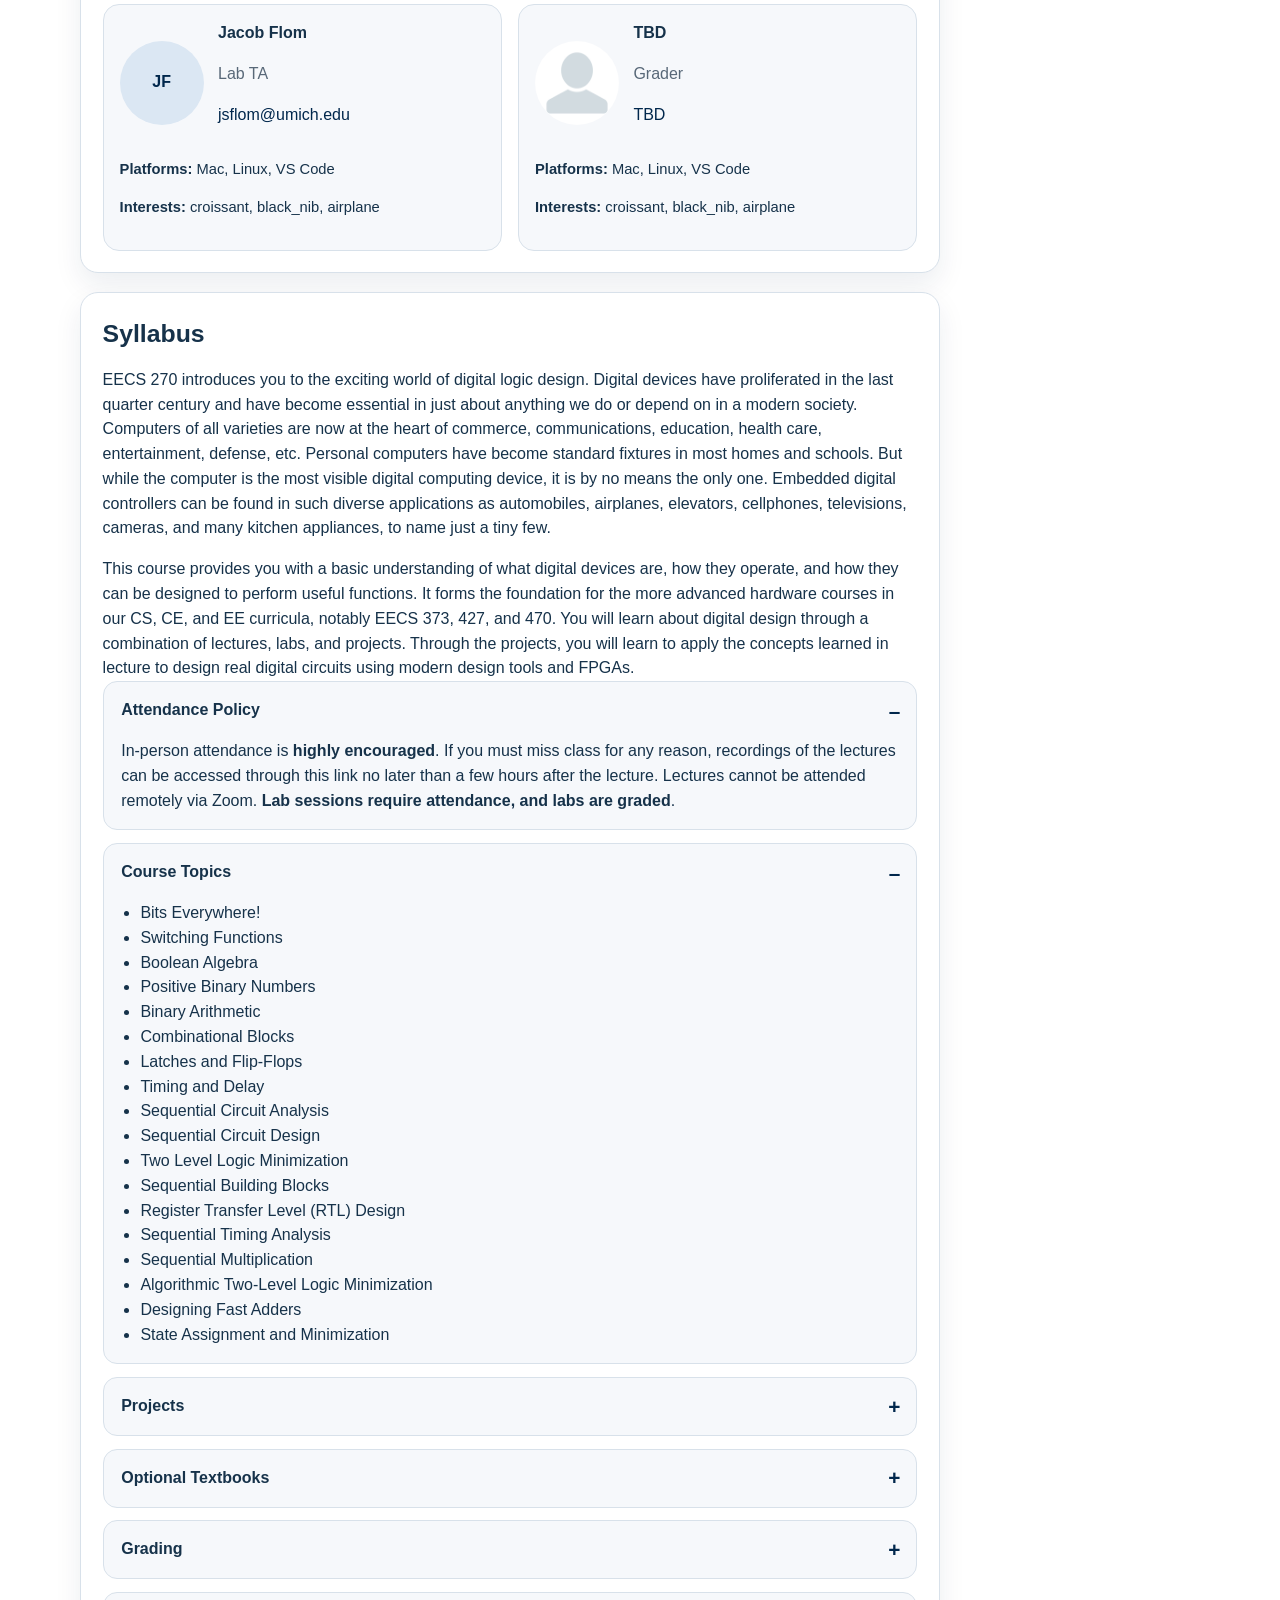
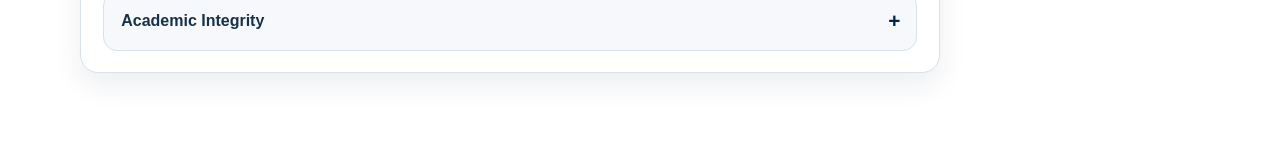
==== commit 11dc4232: "update navbar" ====
--- a/index.html
+++ b/index.html
@@ -12,11 +12,12 @@
 <body>
 <header class="site-header">
 <div class="wrap topbar">
-<div class="brand">EECS 270: Introduction to Logic Design - Spring 2026</div>
+<div class="brand">EECS 270: Introduction to Logic Design</div>
+<span>Spring 2026:5/5-6/24</span>
 <nav class="topnav" aria-label="Main navigation">
 <a href="#schedule">Schedule</a>
-<a href="#assignments">Assignments</a>
-<a href="#people">People</a>
+<a href="#assignments">Projects</a>
+<a href="#people">Instructors</a>
 <a href="#syllabus">Syllabus</a>
 
 </nav>
@@ -24,16 +25,20 @@
 </div></header>
 <main class="wrap page-grid">
 <section class="hero">
-<!--div class="hero-topline">The University of Michigan</div-->
+<!--
+<div class="hero-topline">The University of Michigan</div>
+<-->
 <p class="dek">An introductory course on the digital logic design. Topics include Boolean algebra, combinational and sequential logic design, finite state machines, memories, and case studies. Design methodology using hardware description languages and modern CAD tools is covered in the lab portion of the course.</p>
 <div class="meta">
 <span>Lectures: MoTuWeTh, 10:30am-12noon</span>
 <span>Labs: TuTh, 12noon - 2pm</span>
+</div>
+<div class="meta">
 <span>Venue: 1003 EECS</span>
-<span>May 5-June 24</span>
-<span><a href="mailto:eecs270-s26@umich.edu">eecs270-s26@umich.edu</a></span>
+<span>Contact: <a href="mailto:eecs270-s26@umich.edu">eecs270-s26@umich.edu</a></span>
 </div>
 <div class="utility-links">
+Links (need Login):
 <a href="#recordings-admin" >Admin Requests</a>
 <a href="https://oh.eecs.umich.edu/courses/eecs270" target="_blank" rel="noopener noreferrer">Office Hours</a>
 <a href="https://piazza.com/umich/summer2026/eecs270100sp2026" target="_blank" rel="noopener noreferrer">Piazza</a>
@@ -45,6 +50,7 @@
 
 </section>
 
+
 <aside class="toc panel">
 <h2>On this page</h2>
 <nav id="toc" aria-label="Table of contents"></nav>
@@ -54,31 +60,7 @@
 <h2>Announcements</h2>
 <div class="stack">
 
-
-<article class="card">
-  <div class="note-head">
-    <h3><a href="https://umich.instructure.com/courses/815882/pages/project-0-majority-tutorial" target="_blank" rel="noopener noreferrer">Project 0 has been posted!</a></h3>
-    <time>2026-04-25</time>
-  </div>
-  <p>Project 0 has been posted!</p>
-</article>
-
-<article class="card">
-  <div class="note-head">
-    <h3><a href="https://umich.instructure.com/courses/815882/pages/project-1-selector" target="_blank" rel="noopener noreferrer">Project 1 has been posted!</a></h3>
-    <time>2026-05-06</time>
-  </div>
-  <p>Project 1 has been posted!</p>
-</article>
-
-<article class="card">
-  <div class="note-head">
-    <h3><a href="https://umich.instructure.com/courses/815882/pages/project-1-selector" target="_blank" rel="noopener noreferrer">Please complete the Alternate Exam Request Form</a></h3>
-    <time>2026-05-07</time>
-  </div>
-  <p>Please complete the Alternate Exam Request Form</p>
-</article>
-
+<article class="card"><p>No announcements at this time.</p></article>
 
 </div></section>
 
@@ -377,6 +359,77 @@
 <tr class="week-start"><td colspan="5"><strong>Final Exam:</strong> June 24, 2026, 4:00 PM - 6:00 PM</td></tr>
 </tbody>
 </table></div>
+</section>
+
+<section id="assignments" class="panel toc-section">
+<h2>Projects</h2>
+<div class="cards-3">
+
+<article class="card assignment-card">
+<div class="assignment-icon">📘</div>
+<h3>Project 0</h3>
+<p>Getting Started</p>
+<p><strong>Due:</strong> No Due Date - Do not submit</p>
+<p><a href="https://umich.instructure.com/courses/815882/pages/project-0-majority-tutorial">Project Spec</a></p>
+</article>
+
+<article class="card assignment-card">
+<div class="assignment-icon">🔬</div>
+<h3>Project 1</h3>
+<p>Selector</p>
+<p><strong>Due:</strong> May 10, 2026</p>
+<p><a href="https://umich.instructure.com/courses/815882/pages/project-1-selector">Project Spec</a></p>
+</article>
+
+<article class="card assignment-card">
+<div class="assignment-icon">🖥️</div>
+<h3>Project 2</h3>
+<p>Robot Control</p>
+<p><strong>Due:</strong> May 15, 2026</p>
+<p><a href="https://umich.instructure.com/courses/815882/pages/project-2-robot-control">Project Spec</a></p>
+</article>
+
+<article class="card assignment-card">
+<div class="assignment-icon">🧮</div>
+<h3>Project 3</h3>
+<p>Combinational Calculator</p>
+<p><strong>Due:</strong> May 20, 2026</p>
+<p><a href="https://umich.instructure.com/courses/815882/pages/project-3-combinational-calculator">Project Spec</a></p>
+</article>
+
+<article class="card assignment-card">
+<div class="assignment-icon">⏱️</div>
+<h3>Project 4</h3>
+<p>Timing and Delay</p>
+<p><strong>Due:</strong> May 28, 2026</p>
+<p><a href="https://umich.instructure.com/courses/815882/pages/project-4-timing-and-delay">Project Spec</a></p>
+</article>
+
+<article class="card assignment-card">
+<div class="assignment-icon">🔢</div>
+<h3>Project 5</h3>
+<p>Up-Down Counter</p>
+<p><strong>Due:</strong> June 2, 2026</p>
+<p><a href="https://umich.instructure.com/courses/815882/pages/project-5-up-down-counter">Project Spec</a></p>
+</article>
+
+<article class="card assignment-card">
+<div class="assignment-icon">🚦</div>
+<h3>Project 6</h3>
+<p>Traffic Light Controller</p>
+<p><strong>Due:</strong> June 11, 2026</p>
+<p><a href="https://umich.instructure.com/courses/815882/pages/project-6-traffic-light-controller">Project Spec</a></p>
+</article>
+
+<article class="card assignment-card">
+<div class="assignment-icon">🧮</div>
+<h3>Project 7</h3>
+<p>Sequential Calculator</p>
+<p><strong>Due:</strong> June 20, 2026</p>
+<p><a href="https://umich.instructure.com/courses/815882/pages/project-7-sequential-calculator">Project Spec</a></p>
+</article>
+
+</div>
 </section>
 
 <section id="recordings-admin" class="panel toc-section">
@@ -397,77 +450,6 @@
 <p class="calendar-link"><a href="https://calendar.google.com/calendar/u/0?cid=Y18yM2QxZjNlMWVkNmI2NDlkYTNlMTcxNTRhMjBkYTI0ZDU1ZTEyNTg0NGMzZmEyMmIxNWRmZmUzMTZiNmJhMDhlQGdyb3VwLmNhbGVuZGFyLmdvb2dsZS5jb20" target="_blank" rel="noopener noreferrer">Open in Google Calendar</a></p>
 </section>
 
-<section id="assignments" class="panel toc-section">
-<h2>Projects</h2>
-<div class="cards-3">
-
-<article class="card assignment-card">
-<div class="assignment-icon">📘</div>
-<h3>Project 0</h3>
-<p>Getting Started</p>
-<p><strong>Due:</strong> No Due Date - Do not submit</p>
-<p><a href="https://umich.instructure.com/courses/815882/pages/project-0-majority-tutorial">Project Spec</a></p>
-</article>
-
-<article class="card assignment-card">
-<div class="assignment-icon">🔬</div>
-<h3>Project 1</h3>
-<p>Selector</p>
-<p><strong>Due:</strong> May 10, 2026</p>
-<p><a href="https://umich.instructure.com/courses/815882/pages/project-1-selector">Project Spec</a></p>
-</article>
-
-<article class="card assignment-card">
-<div class="assignment-icon">🖥️</div>
-<h3>Project 2</h3>
-<p>Robot Control</p>
-<p><strong>Due:</strong> May 15, 2026</p>
-<p><a href="https://umich.instructure.com/courses/815882/pages/project-2-robot-control">Project Spec</a></p>
-</article>
-
-<article class="card assignment-card">
-<div class="assignment-icon">🧮</div>
-<h3>Project 3</h3>
-<p>Combinational Calculator</p>
-<p><strong>Due:</strong> May 20, 2026</p>
-<p><a href="https://umich.instructure.com/courses/815882/pages/project-3-combinational-calculator">Project Spec</a></p>
-</article>
-
-<article class="card assignment-card">
-<div class="assignment-icon">⏱️</div>
-<h3>Project 4</h3>
-<p>Timing and Delay</p>
-<p><strong>Due:</strong> May 28, 2026</p>
-<p><a href="https://umich.instructure.com/courses/815882/pages/project-4-timing-and-delay">Project Spec</a></p>
-</article>
-
-<article class="card assignment-card">
-<div class="assignment-icon">🔢</div>
-<h3>Project 5</h3>
-<p>Up-Down Counter</p>
-<p><strong>Due:</strong> June 2, 2026</p>
-<p><a href="https://umich.instructure.com/courses/815882/pages/project-5-up-down-counter">Project Spec</a></p>
-</article>
-
-<article class="card assignment-card">
-<div class="assignment-icon">🚦</div>
-<h3>Project 6</h3>
-<p>Traffic Light Controller</p>
-<p><strong>Due:</strong> June 11, 2026</p>
-<p><a href="https://umich.instructure.com/courses/815882/pages/project-6-traffic-light-controller">Project Spec</a></p>
-</article>
-
-<article class="card assignment-card">
-<div class="assignment-icon">🧮</div>
-<h3>Project 7</h3>
-<p>Sequential Calculator</p>
-<p><strong>Due:</strong> June 20, 2026</p>
-<p><a href="https://umich.instructure.com/courses/815882/pages/project-7-sequential-calculator">Project Spec</a></p>
-</article>
-
-</div>
-</section>
-
 <section id="people" class="panel toc-section">
 <h2>Instructors</h2>
 <div class="people-grid-full">
--- a/assets/css/style.css
+++ b/assets/css/style.css
@@ -66,14 +66,14 @@
   margin-bottom: 1.5rem;
   padding: 2rem;
   border-radius: 28px;
-  color: white;
-  background: linear-gradient(135deg, var(--um-blue) 0%, var(--um-blue-2) 100%);
+  color: var(--um-blue) 100%;
+  background: lightgray;
   box-shadow: var(--shadow);
 }
 
 .hero-topline {
   font-size: 0.98rem;
-  color: rgba(255,255,255,0.9);
+  color: var(--um-blue) 100%;
   margin-bottom: 0.35rem;
 }
 
@@ -85,7 +85,7 @@
 
 .dek {
   max-width: 80ch;
-  color: rgba(255,255,255,0.94);
+  color: var(--um-blue) 100%;
 }
 
 .meta {
@@ -93,7 +93,7 @@
   flex-wrap: wrap;
   gap: 1rem;
   margin: 1rem 0 1rem;
-  color: rgba(255,255,255,0.9);
+  color: var(--um-blue) 100%;
 }
 
 .utility-links {
@@ -104,14 +104,14 @@
 }
 
 .utility-links a {
-  color: white;
+  color: var(--um-blue) 100%;
   font-weight: 700;
   border-bottom: 1px solid rgba(255,255,255,0.28);
 }
 
 .hero-note {
   margin: 0.25rem 0 0;
-  color: rgba(255,255,255,0.82);
+  color: var(--um-blue) 100%;
 }
 
 .panel {
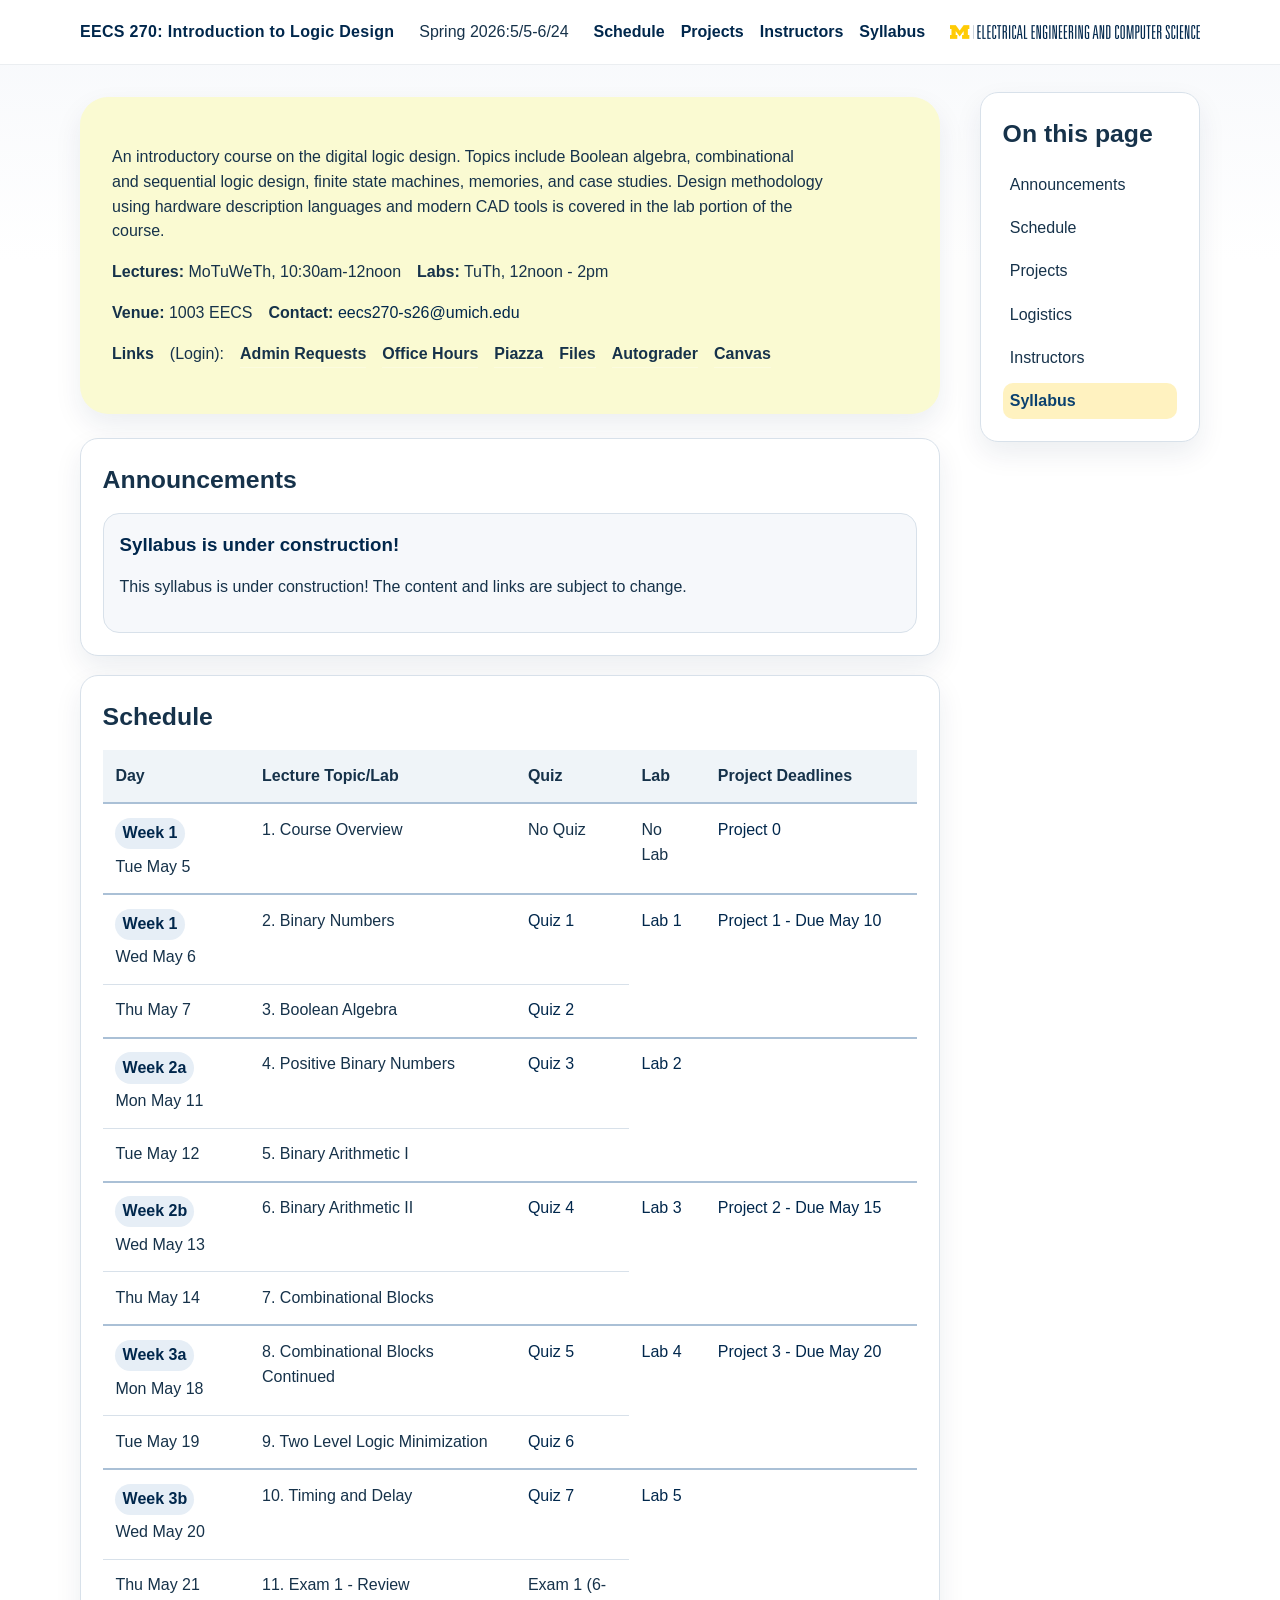
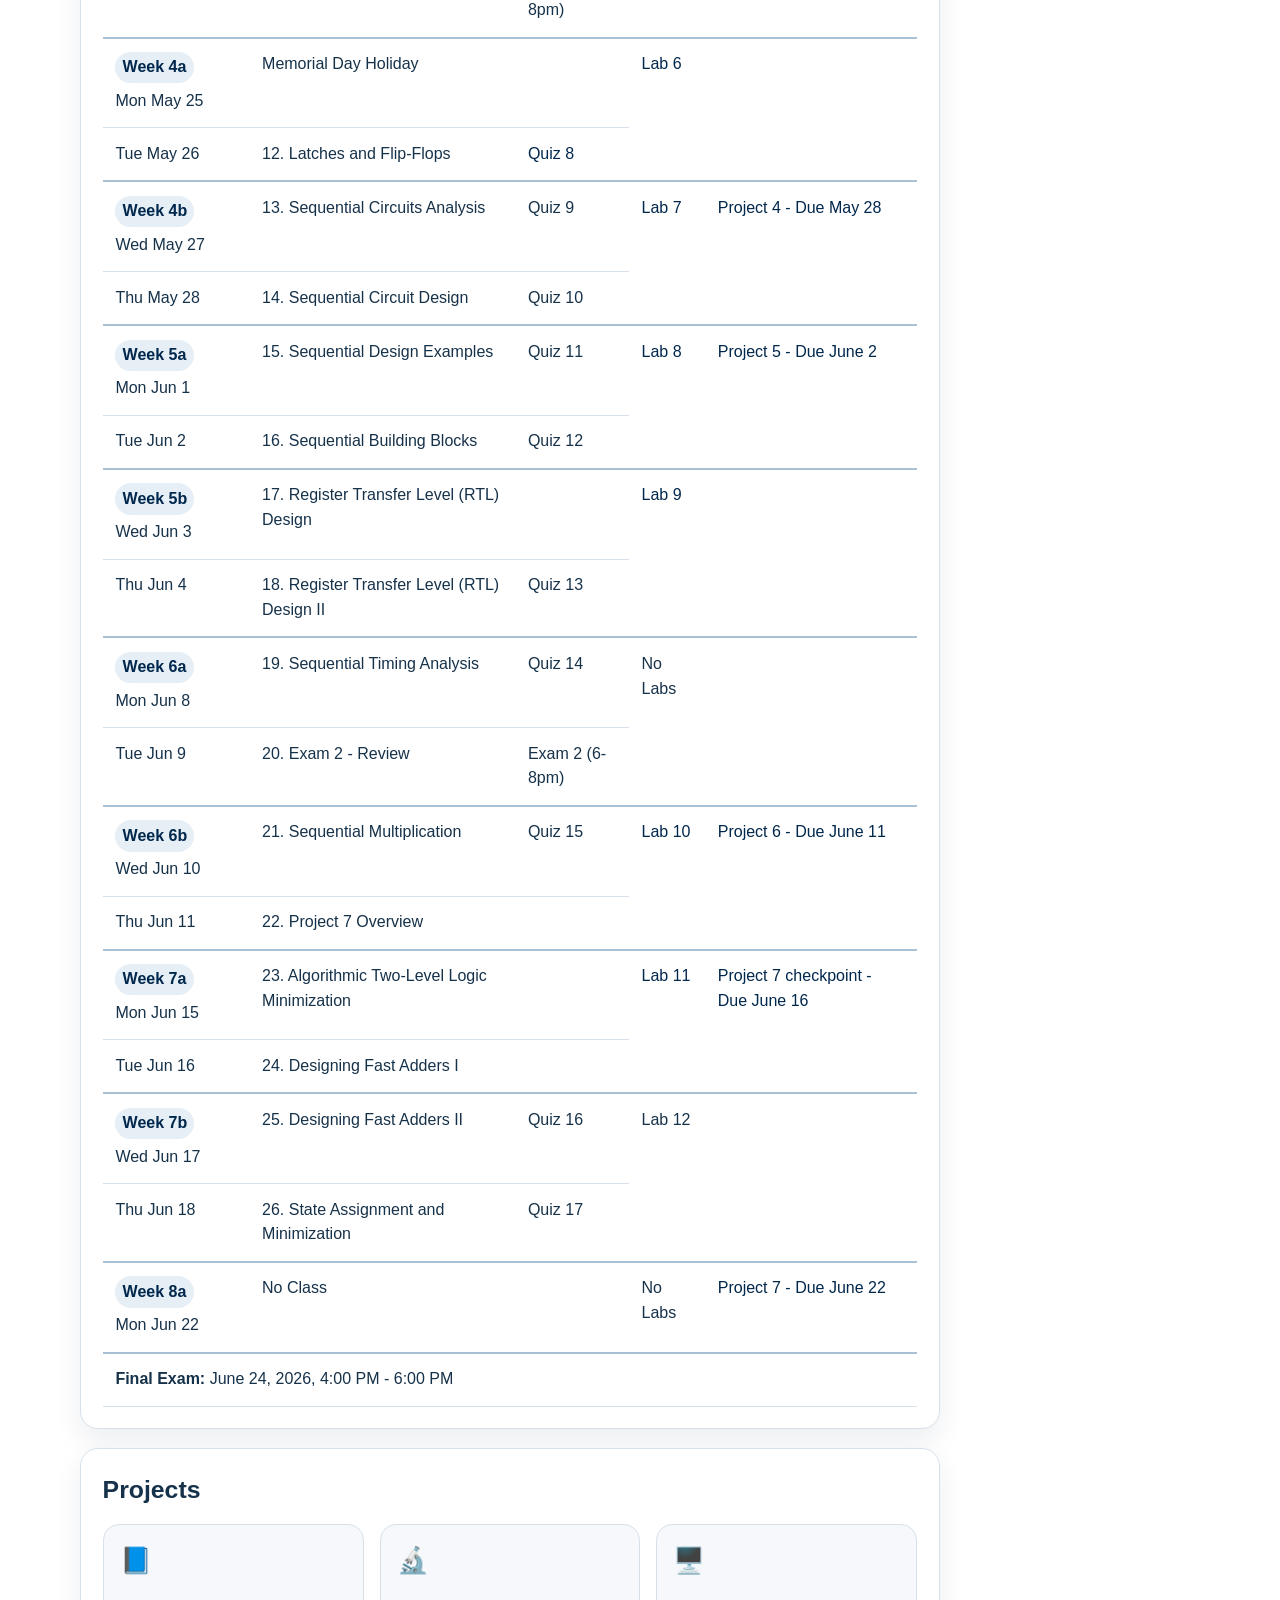
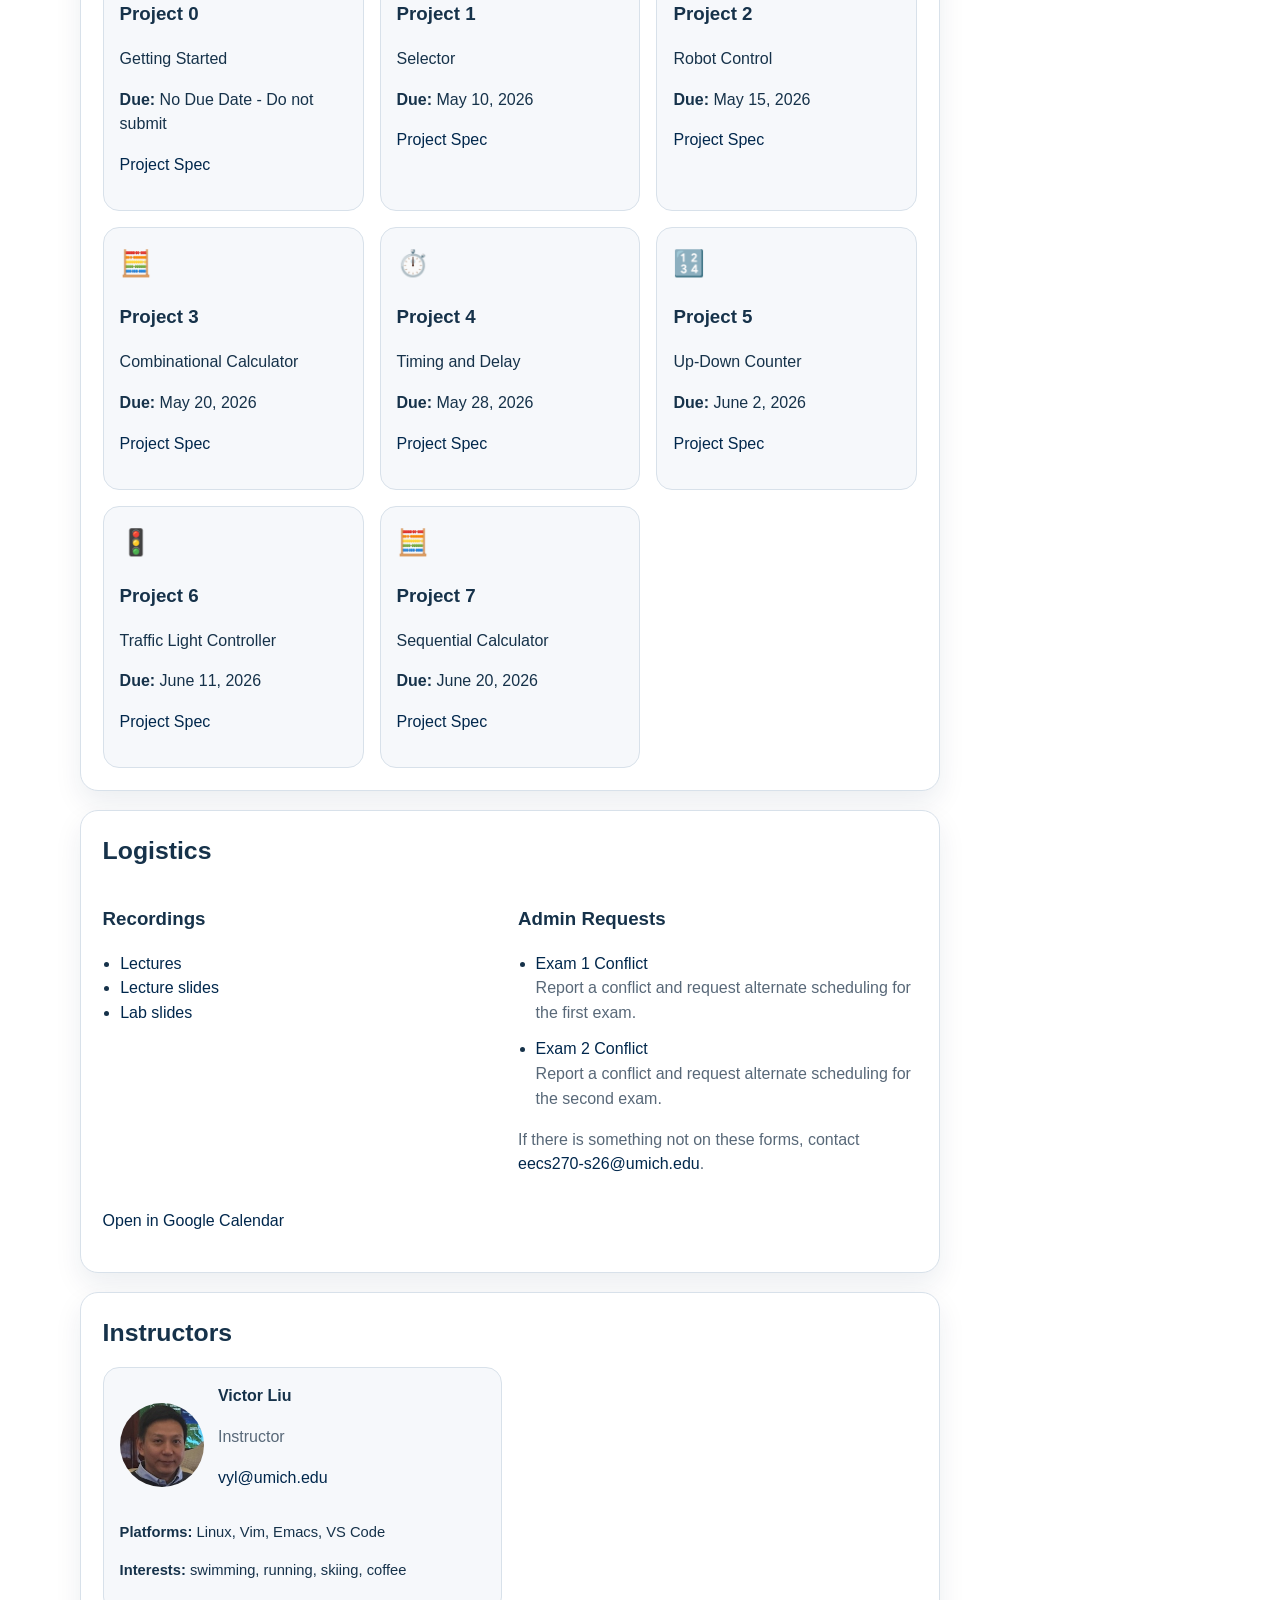
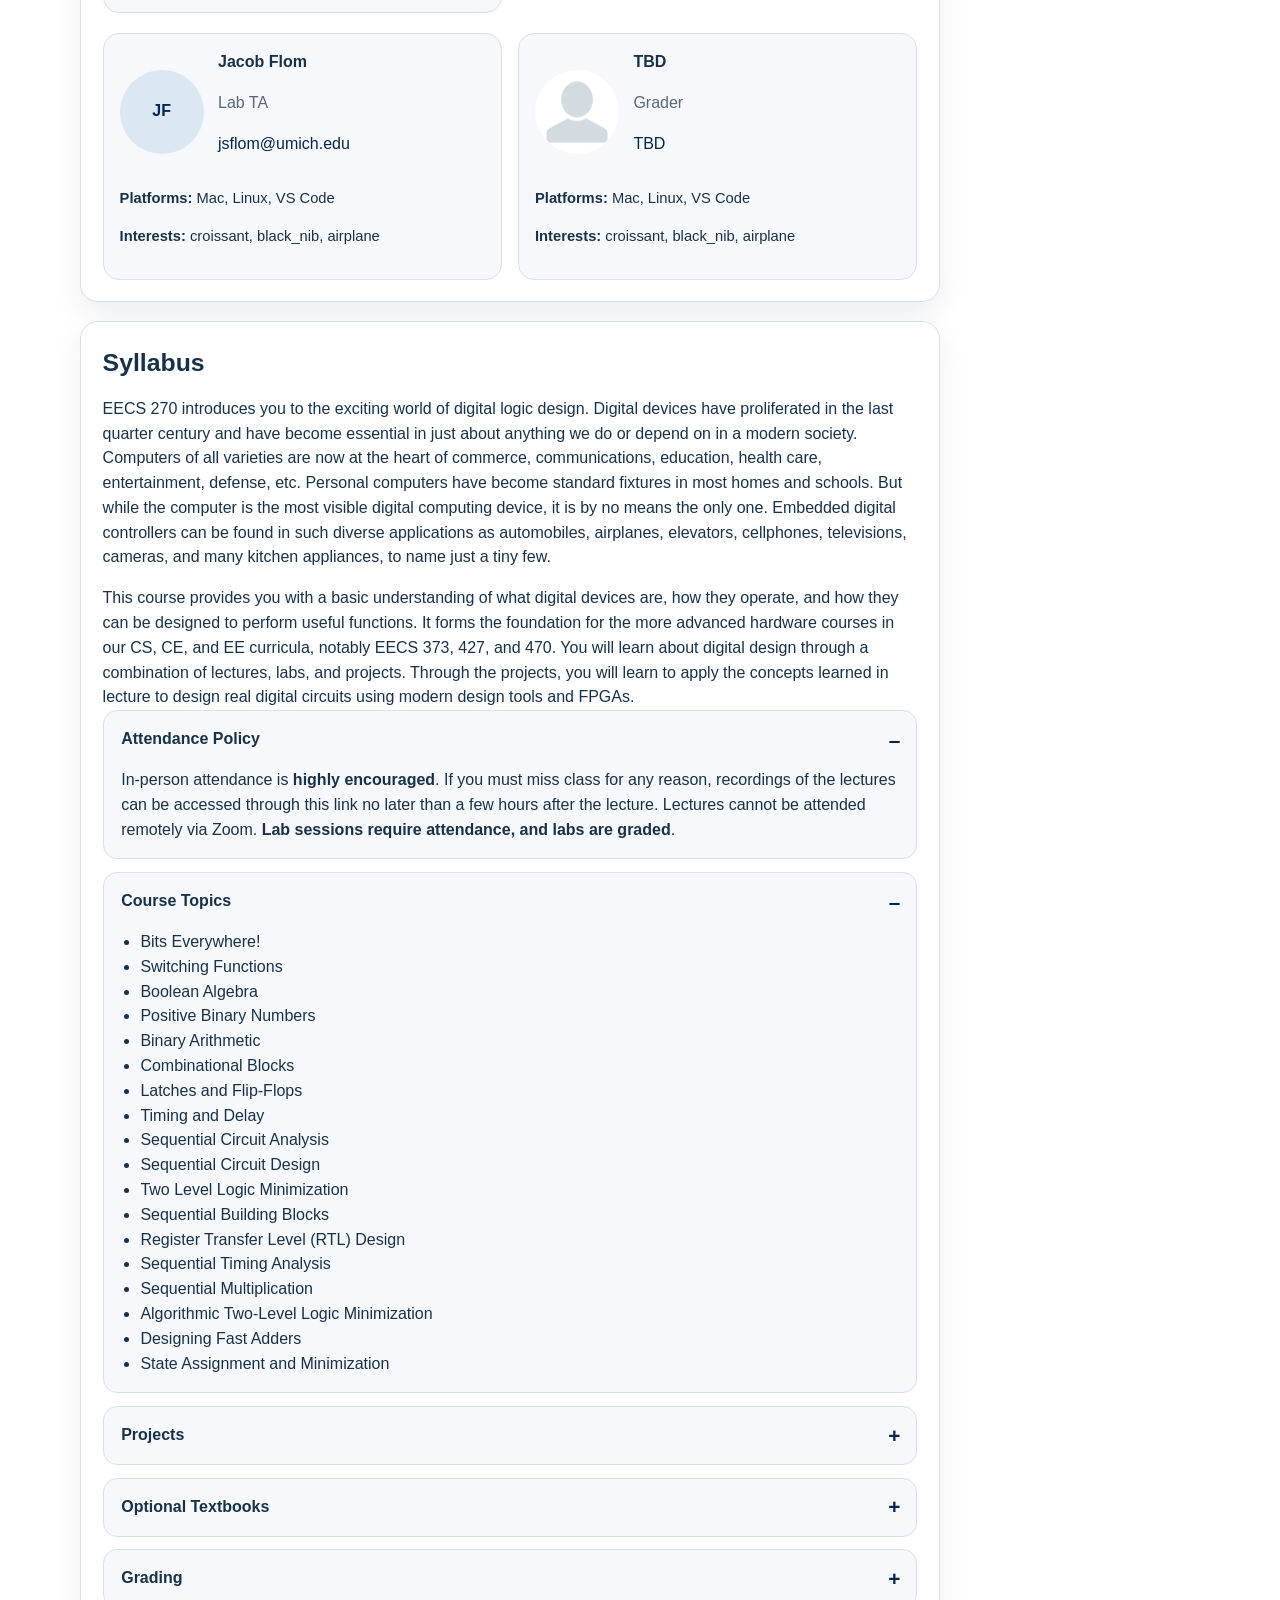
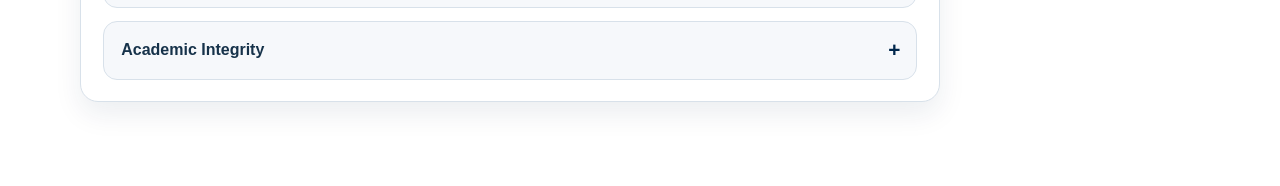
==== commit 7a10a709: "update annoucements" ====
--- a/index.html
+++ b/index.html
@@ -12,7 +12,7 @@
 <body>
 <header class="site-header">
 <div class="wrap topbar">
-<div class="brand">EECS 270: Introduction to Logic Design</div>
+<div class="brand"><a href=".">EECS 270: Introduction to Logic Design</a></div>
 <span>Spring 2026:5/5-6/24</span>
 <nav class="topnav" aria-label="Main navigation">
 <a href="#schedule">Schedule</a>
@@ -27,18 +27,18 @@
 <section class="hero">
 <!--
 <div class="hero-topline">The University of Michigan</div>
-<-->
+-->
 <p class="dek">An introductory course on the digital logic design. Topics include Boolean algebra, combinational and sequential logic design, finite state machines, memories, and case studies. Design methodology using hardware description languages and modern CAD tools is covered in the lab portion of the course.</p>
 <div class="meta">
-<span>Lectures: MoTuWeTh, 10:30am-12noon</span>
-<span>Labs: TuTh, 12noon - 2pm</span>
+<span><b>Lectures:</b> MoTuWeTh, 10:30am-12noon</span>
+<span><b>Labs:</b> TuTh, 12noon - 2pm</span>
 </div>
 <div class="meta">
-<span>Venue: 1003 EECS</span>
-<span>Contact: <a href="mailto:eecs270-s26@umich.edu">eecs270-s26@umich.edu</a></span>
+<span><b>Venue:</b> 1003 EECS</span>
+<span><b>Contact:</b> <a href="mailto:eecs270-s26@umich.edu">eecs270-s26@umich.edu</a></span>
 </div>
 <div class="utility-links">
-Links (need Login):
+<b>Links</b>(Login):
 <a href="#recordings-admin" >Admin Requests</a>
 <a href="https://oh.eecs.umich.edu/courses/eecs270" target="_blank" rel="noopener noreferrer">Office Hours</a>
 <a href="https://piazza.com/umich/summer2026/eecs270100sp2026" target="_blank" rel="noopener noreferrer">Piazza</a>
@@ -60,7 +60,15 @@
 <h2>Announcements</h2>
 <div class="stack">
 
-<article class="card"><p>No announcements at this time.</p></article>
+
+<article class="card">
+  <div class="note-head">
+    <h3><a href="https://um-eecs270.github.io" target="_blank" rel="noopener noreferrer">Syllabus is under construction!</a></h3>
+    
+  </div>
+  <p>This syllabus is under construction!  The content and links are subject to change.</p>
+</article>
+
 
 </div></section>
 
--- a/assets/css/style.css
+++ b/assets/css/style.css
@@ -67,7 +67,7 @@
   padding: 2rem;
   border-radius: 28px;
   color: var(--um-blue) 100%;
-  background: lightgray;
+  background: lightgoldenrodyellow;
   box-shadow: var(--shadow);
 }
 
